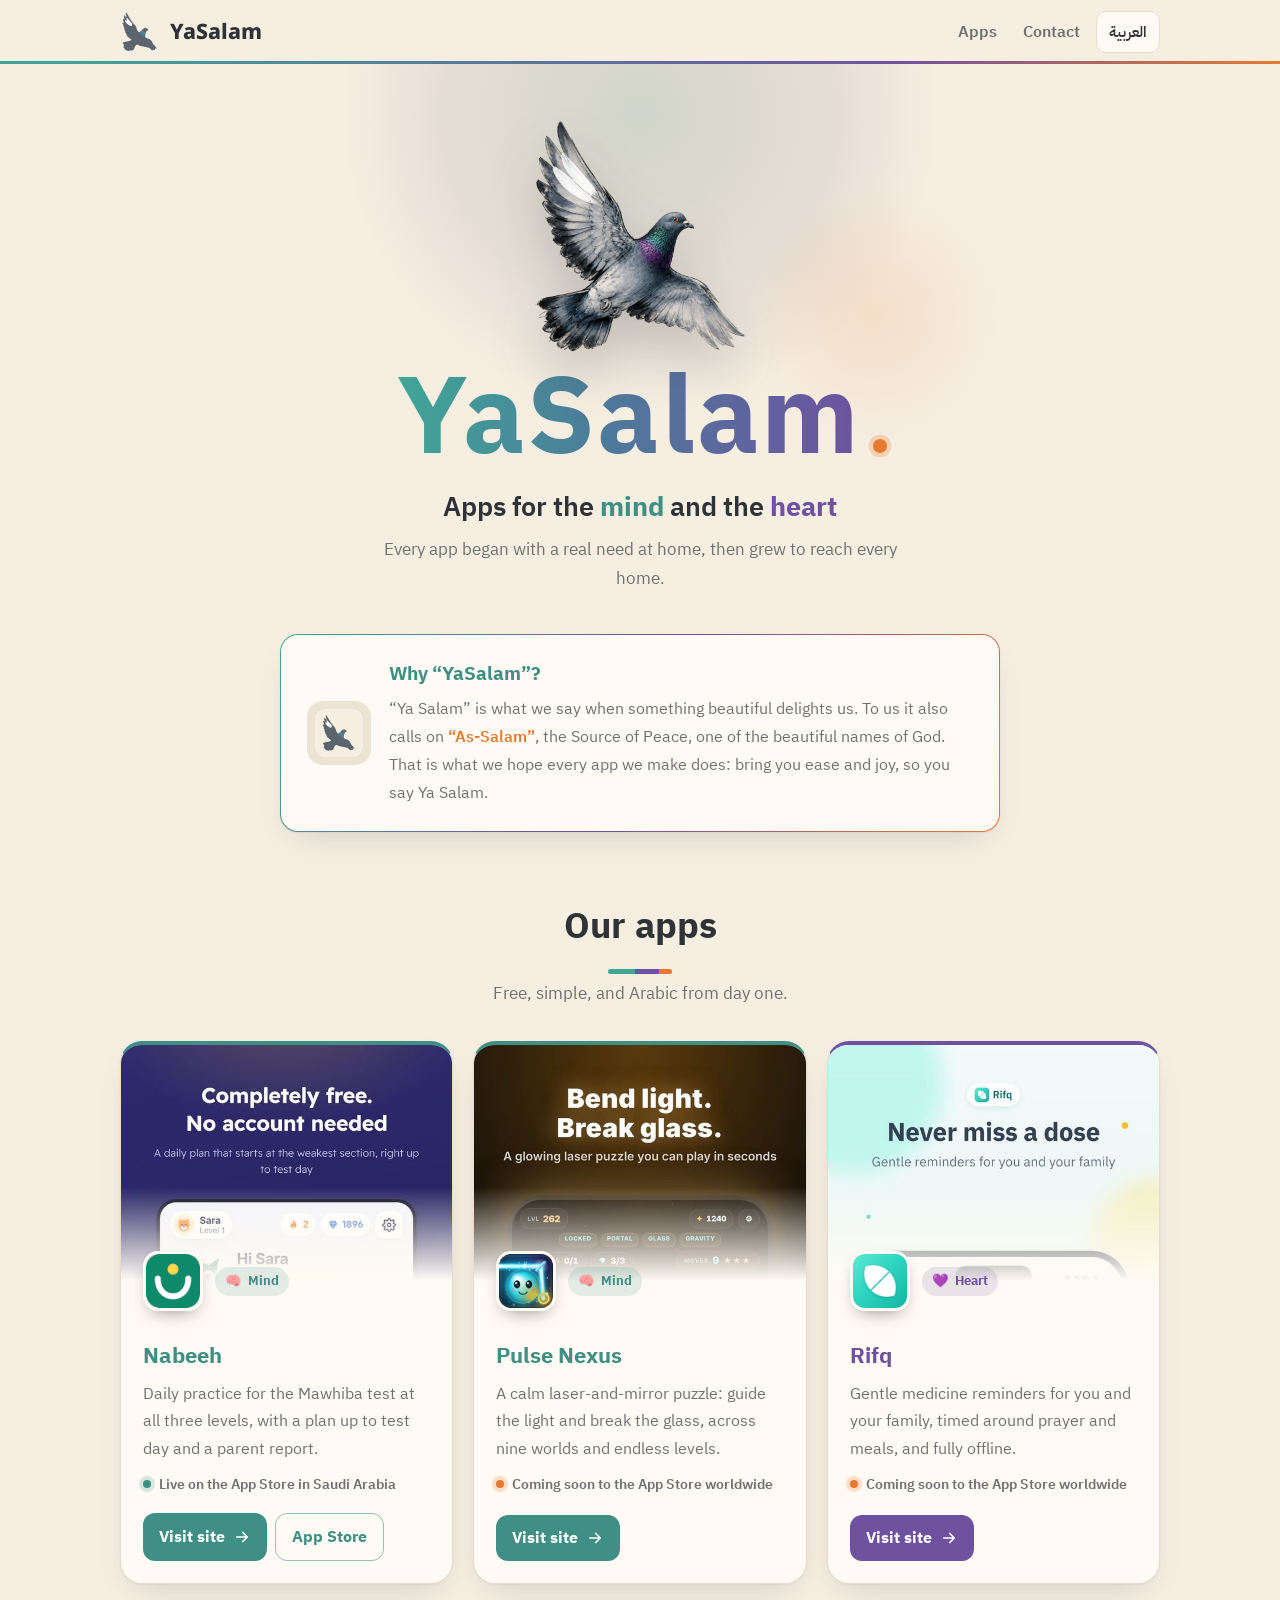
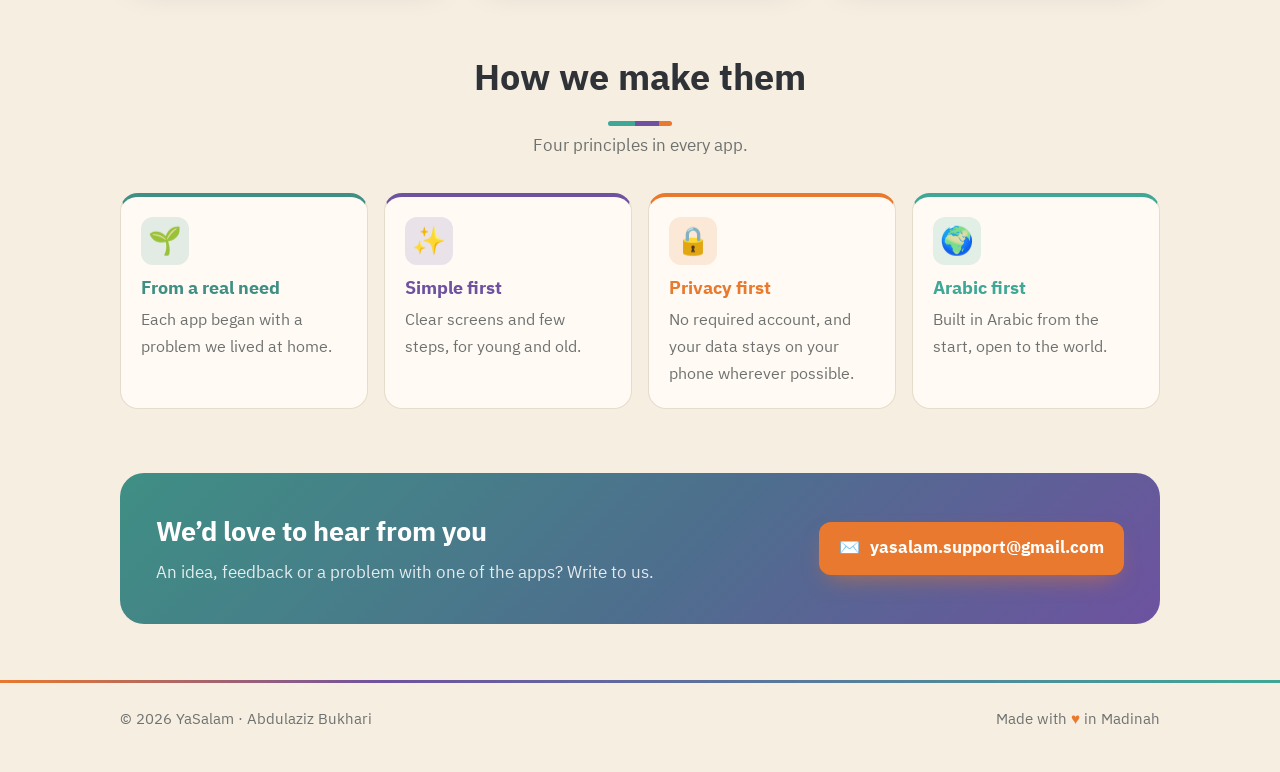
==== index.html @ 9f59fe30 "Drop the Madinah line from the hero; keep it in the footer Co-Authored-By: Claude Opus 5.5 <noreply@" ====
<!doctype html>
<html lang="ar" dir="rtl" data-l="ar">
<head>
<meta charset="utf-8">
<meta name="viewport" content="width=device-width, initial-scale=1, viewport-fit=cover">
<title>ياسلام · YaSalam — تطبيقات للعقل والقلب</title>
<meta name="description" content="ياسلام: تطبيقات بسيطة للعقل والقلب من المدينة المنورة — نبيه، Pulse Nexus، رفق. YaSalam: simple apps for the mind and heart.">
<meta name="theme-color" content="#F6EEE1" media="(prefers-color-scheme: light)">
<meta name="theme-color" content="#1E2124" media="(prefers-color-scheme: dark)">
<meta property="og:title" content="ياسلام · YaSalam — تطبيقات للعقل والقلب">
<meta property="og:description" content="نبيه · Pulse Nexus · رفق — Apps for the mind and heart">
<meta property="og:image" content="https://bukhaa0s-cyber.github.io/img/yasalam-512.png">
<meta property="og:type" content="website">
<link rel="icon" href="img/favicon.png?v=4">
<link rel="apple-touch-icon" href="img/apple-touch-icon.png?v=4">
<link rel="preconnect" href="https://fonts.googleapis.com">
<link rel="preconnect" href="https://fonts.gstatic.com" crossorigin>
<link href="https://fonts.googleapis.com/css2?family=IBM+Plex+Sans+Arabic:wght@400;500;600;700&family=Noto+Kufi+Arabic:wght@600;800&display=swap" rel="stylesheet">
<script src="lang.js"></script>
<style>
:root{
  --bg:#F6EEE1; --card:#FFFBF4; --text:#2F3338; --muted:#6E716F; --line:#E6DCCB; --soft:#EDE3D2;
  --ink:#3A3F45; --core:#4E7A77; --plum:#5D5675; --radius:18px;
  --shadow:0 1px 2px rgba(27,26,46,.04),0 14px 34px -14px rgba(27,26,46,.18);
}
@media (prefers-color-scheme:dark){
  :root:not([data-theme="light"]){--bg:#1E2124;--card:#2A2E32;--text:#EEE8DD;--muted:#A3A6A4;--line:#383D42;--soft:#30353A;--ink:#EEE8DD;--core:#7FB3AE;--plum:#A99BC9;
  --shadow:0 1px 2px rgba(0,0,0,.3),0 14px 34px -14px rgba(0,0,0,.6)}
}
:root[data-theme="dark"]{--bg:#1E2124;--card:#2A2E32;--text:#EEE8DD;--muted:#A3A6A4;--line:#383D42;--soft:#30353A;--ink:#EEE8DD;--core:#7FB3AE;--plum:#A99BC9}
*{box-sizing:border-box}
html{-webkit-text-size-adjust:100%;scroll-behavior:smooth}
body{margin:0;background:var(--bg);color:var(--text);font:17px/1.7 'IBM Plex Sans Arabic',-apple-system,'Segoe UI',Roboto,sans-serif;-webkit-font-smoothing:antialiased}
a{color:inherit}
img{display:block;max-width:100%}
.wrap{max-width:1080px;margin:0 auto;padding:0 20px}
html[data-l='ar'] .en,html[data-l='en'] .ar{display:none!important}
.kufi{font-family:'Noto Kufi Arabic','IBM Plex Sans Arabic',sans-serif}

/* header */
header.top{position:sticky;top:0;z-index:10;background:color-mix(in srgb,var(--bg) 86%,transparent);backdrop-filter:blur(12px);border-bottom:1px solid var(--line)}
header.top .wrap{display:flex;align-items:center;justify-content:space-between;height:64px}
.brand{display:flex;align-items:center;gap:10px;text-decoration:none;font-weight:800;font-size:1.25em}
.brand svg,.brand img{width:40px;height:40px}
.nav{display:flex;align-items:center;gap:6px}
.nav a{text-decoration:none;color:var(--muted);font-weight:600;font-size:.92em;padding:8px 10px;border-radius:10px}
.nav a:hover{color:var(--text);background:var(--soft)}
.lang{border:1px solid var(--line);background:var(--card);color:var(--text);border-radius:10px;padding:7px 12px;font:inherit;font-weight:600;font-size:.9em;cursor:pointer}

/* hero */
.hero{position:relative;overflow:hidden;padding:72px 0 40px;text-align:center}
.hero::before{content:'';position:absolute;inset:auto 50% auto auto;top:-260px;width:620px;height:620px;transform:translateX(50%);border-radius:50%;
  background:radial-gradient(circle,rgba(78,122,119,.22),rgba(93,86,117,.10) 45%,rgba(93,86,117,0) 68%);z-index:-1}
.mark{width:min(240px,62vw);height:auto;margin:-20px auto 4px;filter:drop-shadow(0 22px 26px rgba(58,63,69,.22))}
.mark{animation:float 5s ease-in-out infinite}
@keyframes float{0%,100%{transform:translateY(0)}50%{transform:translateY(-6px)}}
.word{font-size:clamp(4em,13vw,6.4em);line-height:1.05;margin:0;font-weight:800;letter-spacing:-.01em}
.word .en{font-family:'IBM Plex Sans Arabic',sans-serif;letter-spacing:.02em}
.tagline{font-size:clamp(1.25em,3vw,1.6em);font-weight:600;margin:10px 0 6px}
.tagline b{color:var(--core);font-weight:700}.tagline b+b,.tagline b:last-child{color:var(--plum)}
.sub{color:var(--muted);max-width:560px;margin:0 auto}

/* meaning */
.meaning{max-width:720px;margin:40px auto 0;background:var(--card);border:1px solid var(--line);border-radius:var(--radius);box-shadow:var(--shadow);padding:24px 26px;
  display:grid;grid-template-columns:auto 1fr;gap:18px;align-items:center;text-align:start}
.meaning .glyph{width:64px;height:64px;border-radius:16px;background:var(--soft);display:grid;place-items:center;font-size:1.9em;font-weight:800;color:var(--core)}
.meaning h2{margin:0 0 4px;font-size:1.1em}
.meaning p{margin:0;color:var(--muted);font-size:.97em}
.meaning q{color:var(--text);font-weight:600}
html[data-l='ar'] .meaning q{quotes:'«' '»'}

/* sections */
section{padding:56px 0}
h2.sec{font-size:clamp(1.6em,3.4vw,2.1em);text-align:center;margin:0 0 6px}
p.sec{text-align:center;color:var(--muted);margin:0 auto 32px;max-width:600px}

/* apps */
.apps{display:grid;grid-template-columns:repeat(3,1fr);gap:20px}
.app{background:var(--card);border:1px solid var(--line);border-radius:22px;overflow:hidden;box-shadow:var(--shadow);display:flex;flex-direction:column;transition:transform .2s ease,box-shadow .2s ease}
.app:hover{transform:translateY(-4px)}
.app .pic{position:relative;aspect-ratio:560/400;overflow:hidden;background:var(--c)}
.app .pic img{width:100%;height:auto}
.app .pic::after{content:'';position:absolute;inset:auto 0 0 0;height:40%;background:linear-gradient(to top,var(--card),transparent)}
.app .body{padding:4px 22px 22px;display:flex;flex-direction:column;gap:10px;flex:1}
.app .head{display:flex;align-items:center;gap:12px;margin-top:-34px;position:relative;z-index:1}
.app .head img{width:60px;height:60px;border-radius:15px;box-shadow:0 8px 18px -8px rgba(0,0,0,.45);border:3px solid var(--card)}
.app h3{margin:22px 0 0;font-size:1.3em;line-height:1.2}
.chip{display:inline-flex;align-items:center;gap:6px;font-size:.78em;font-weight:700;padding:3px 10px;border-radius:999px;background:color-mix(in srgb,var(--c) 14%,transparent);color:var(--cink)}
.app p{margin:0;color:var(--muted);font-size:.95em}
.status{display:flex;align-items:center;gap:8px;font-size:.85em;font-weight:600;color:var(--muted)}
.status i{width:8px;height:8px;border-radius:50%;background:#22C55E;box-shadow:0 0 0 4px rgba(34,197,94,.15)}
.status.soon i{background:var(--plum);box-shadow:0 0 0 4px rgba(93,86,117,.18)}
.btns{display:flex;flex-wrap:wrap;gap:8px;margin-top:auto;padding-top:6px}
.btn{display:inline-flex;align-items:center;gap:8px;text-decoration:none;font-weight:700;font-size:.92em;padding:10px 16px;border-radius:12px;background:var(--ink);color:var(--bg)}
.btn.ghost{background:transparent;color:var(--text);border:1px solid var(--line)}
.btn svg{width:18px;height:18px}
html[dir=rtl] .btn .arrow{transform:scaleX(-1)}

/* values */
.vals{display:grid;grid-template-columns:repeat(4,1fr);gap:16px}
.v{padding:20px;border-radius:var(--radius);background:var(--card);border:1px solid var(--line)}
.v .e{font-size:1.6em;margin-bottom:8px}
.v h3{margin:0 0 4px;font-size:1.05em}
.v p{margin:0;color:var(--muted);font-size:.93em}

/* contact */
.contact{background:var(--ink);color:var(--bg);border-radius:24px;padding:36px;display:flex;align-items:center;justify-content:space-between;gap:20px;flex-wrap:wrap}
.contact h2{margin:0 0 4px;font-size:1.6em}
.contact p{margin:0;opacity:.75}
.contact a{display:inline-flex;align-items:center;gap:10px;background:var(--core);color:#fff;text-decoration:none;font-weight:700;padding:12px 20px;border-radius:12px}

footer{border-top:1px solid var(--line);padding:26px 0 40px;color:var(--muted);font-size:.9em}
footer .wrap{display:flex;flex-wrap:wrap;gap:10px 20px;justify-content:space-between}

@media (max-width:900px){.apps{grid-template-columns:1fr;max-width:520px;margin:0 auto}.vals{grid-template-columns:1fr 1fr}}
@media (max-width:520px){.vals{grid-template-columns:1fr}.meaning{grid-template-columns:1fr;text-align:center}.meaning .glyph{margin:0 auto}.contact{text-align:center;justify-content:center}.nav a.hide-sm{display:none}}
@media (prefers-reduced-motion:reduce){*{animation:none!important;transition:none!important;scroll-behavior:auto!important}}

/* ===== pigeon palette, used boldly: neck teal + neck purple + the orange eye ===== */
:root{--teal:#3F8F84;--teal2:#3FA796;--purple:#6E52A0;--eye:#E8792E;--core:var(--teal);--plum:var(--purple)}
@media (prefers-color-scheme:dark){:root:not([data-theme="light"]){--teal:#6CC3B5;--teal2:#5FC2AF;--purple:#B29BDD;--eye:#F59A52}}
:root[data-theme="dark"]{--teal:#6CC3B5;--teal2:#5FC2AF;--purple:#B29BDD;--eye:#F59A52}
::selection{background:var(--eye);color:#fff}
:focus-visible{outline:2px solid var(--eye);outline-offset:2px}
header.top{border-bottom:0}
header.top::after{content:'';position:absolute;inset:auto 0 0 0;height:3px;background:linear-gradient(90deg,var(--teal2),var(--purple) 70%,var(--eye))}
.nav a:hover{color:var(--teal)}
.lang:hover{border-color:var(--eye);color:var(--eye)}
.word .ar,.word .en{background:linear-gradient(90deg,var(--teal2),#4E7A9A 45%,var(--purple));-webkit-background-clip:text;background-clip:text;color:transparent;padding:0 .04em}
.word::after{content:'';display:inline-block;width:.13em;height:.13em;border-radius:50%;background:var(--eye);margin-inline-start:.08em;box-shadow:0 0 0 .04em color-mix(in srgb,var(--eye) 25%,transparent)}
.hero::after{content:'';position:absolute;width:260px;height:260px;border-radius:50%;top:120px;inset-inline-start:58%;background:radial-gradient(circle,rgba(232,121,46,.14),rgba(232,121,46,0) 70%);z-index:-1}
h2.sec::after{content:'';display:block;width:64px;height:5px;margin:12px auto 0;border-radius:5px;background:linear-gradient(90deg,var(--teal2) 0 42%,var(--purple) 42% 80%,var(--eye) 80%)}
.meaning{border:1.5px solid transparent;background:linear-gradient(var(--card),var(--card)) padding-box,linear-gradient(120deg,var(--teal2),var(--purple),var(--eye)) border-box}
.meaning h2{color:var(--teal)}
.meaning q{color:var(--eye)}
.app{border-top:4px solid var(--acc,var(--teal))}
.app:hover{box-shadow:0 18px 40px -18px color-mix(in srgb,var(--acc,var(--teal)) 55%,transparent)}
.app.mind{--acc:var(--teal)}.app.heart{--acc:var(--purple)}
.chip.mind{background:color-mix(in srgb,var(--teal) 15%,transparent);color:var(--teal)}
.chip.heart{background:color-mix(in srgb,var(--purple) 15%,transparent);color:var(--purple)}
.app h3{color:var(--acc)}
.status i{background:var(--teal);box-shadow:0 0 0 4px color-mix(in srgb,var(--teal) 20%,transparent)}
.status.soon i{background:var(--eye);box-shadow:0 0 0 4px color-mix(in srgb,var(--eye) 22%,transparent)}
.btn{background:var(--acc,var(--teal));color:#fff;transition:background .2s}
.btn:hover{background:var(--eye)}
.btn.ghost{background:transparent;color:var(--acc,var(--purple));border:1.5px solid color-mix(in srgb,var(--acc,var(--purple)) 55%,transparent)}
.btn.ghost:hover{border-color:var(--eye);color:var(--eye);background:transparent}
.v{border-top:4px solid var(--vc)}
.v:nth-child(1){--vc:var(--teal)}.v:nth-child(2){--vc:var(--purple)}.v:nth-child(3){--vc:var(--eye)}.v:nth-child(4){--vc:var(--teal2)}
.v .e{width:48px;height:48px;border-radius:12px;display:grid;place-items:center;background:color-mix(in srgb,var(--vc) 15%,transparent)}
.v h3{color:var(--vc)}
.contact{background:linear-gradient(135deg,#3F8F84,#4E6E8E 55%,#6E52A0);color:#fff}
.contact p{opacity:.85}
.contact a{background:var(--eye);color:#fff;box-shadow:0 10px 24px -10px rgba(232,121,46,.7)}
.contact a:hover{filter:brightness(1.08)}
footer{border-top:0;position:relative}
footer::before{content:'';position:absolute;inset:0 0 auto 0;height:3px;background:linear-gradient(90deg,var(--eye),var(--purple) 30%,var(--teal2))}
footer b{color:var(--eye)}
</style>
</head>
<body>
<header class="top"><div class="wrap">
  <a class="brand kufi" href="./">
    <picture><source srcset="img/yasalam-mark-dark.svg?v=4" media="(prefers-color-scheme: dark)"><img src="img/yasalam-mark.svg?v=4" alt="" width="40" height="40" style="width:40px;height:40px"></picture>
    <span class="ar">ياسلام</span><span class="en">YaSalam</span>
  </a>
  <nav class="nav">
    <a href="#apps"><span class="ar">التطبيقات</span><span class="en">Apps</span></a>
    <a class="hide-sm" href="#contact"><span class="ar">تواصل</span><span class="en">Contact</span></a>
    <button class="lang" onclick="toggleLang()"><span class="ar">English</span><span class="en">العربية</span></button>
  </nav>
</div></header>

<main>
<section class="hero"><div class="wrap">
  <img class="mark" src="img/pigeon.png?v=3" alt="حمامة الحرم · Haram pigeon" width="240" height="240">
  <h1 class="word kufi"><span class="ar">ياسلام</span><span class="en">YaSalam</span></h1>
  <p class="tagline"><span class="ar">تطبيقات <b>للعقل</b> و<b>القلب</b></span><span class="en">Apps for the <b>mind</b> and the <b>heart</b></span></p>
  <p class="sub"><span class="ar">كل تطبيق بدأ باحتياج حقيقي في البيت، ثم كبر ليصل لكل بيت.</span><span class="en">Every app began with a real need at home, then grew to reach every home.</span></p>

  <div class="meaning">
    <div class="glyph"><img src="img/yasalam-tile-96.png?v=4" alt="" width="48" height="48" style="border-radius:11px"></div>
    <div>
      <h2><span class="ar">ليش «ياسلام»؟</span><span class="en">Why “YaSalam”?</span></h2>
      <p><span class="ar">«ياسلام» كلمة تخرج منّا عفوياً حين يدهشنا شيء جميل. ونقصد بها <q>السلام</q>، اسماً من أسماء الله الحسنى. وهذا ما نتمناه لكل تطبيق نصنعه: أن يريحك ويسعدك، فتقول: ياسلام.</span><span class="en">“Ya Salam” is what we say when something beautiful delights us. To us it also calls on <q>As-Salam</q>, the Source of Peace, one of the beautiful names of God. That is what we hope every app we make does: bring you ease and joy, so you say Ya Salam.</span></p>
    </div>
  </div>
</div></section>

<section id="apps" style="padding-top:24px"><div class="wrap">
  <h2 class="sec"><span class="ar">تطبيقاتنا</span><span class="en">Our apps</span></h2>
  <p class="sec"><span class="ar">مجانية، بسيطة، وبالعربي من أول يوم.</span><span class="en">Free, simple, and Arabic from day one.</span></p>
  <div class="apps">

    <article class="app mind" style="--c:#0E8A6A;--cink:#0B6B53">
      <div class="pic"><img class="ar" src="img/nabeeh-ar.jpg" alt="" loading="lazy"><img class="en" src="img/nabeeh-en.jpg" alt="" loading="lazy"></div>
      <div class="body">
        <div class="head"><img src="img/nabeeh.png" alt=""><span class="chip mind">🧠 <span class="ar">للعقل</span><span class="en">Mind</span></span></div>
        <h3><span class="ar">نبيه</span><span class="en">Nabeeh</span></h3>
        <p><span class="ar">تدريب يومي على مقياس موهبة للمستويات الثلاثة، بخطة حتى يوم الاختبار وتقرير لولي الأمر.</span><span class="en">Daily practice for the Mawhiba test at all three levels, with a plan up to test day and a parent report.</span></p>
        <div class="status"><i></i><span class="ar">متاح الآن على App Store في السعودية</span><span class="en">Live on the App Store in Saudi Arabia</span></div>
        <div class="btns">
          <a class="btn" href="/nabeeh/"><span class="ar">زيارة الموقع</span><span class="en">Visit site</span><svg class="arrow" viewBox="0 0 24 24" fill="none" stroke="currentColor" stroke-width="2.2" stroke-linecap="round" stroke-linejoin="round"><path d="M5 12h14M13 6l6 6-6 6"/></svg></a>
          <a class="btn ghost" href="https://apps.apple.com/sa/app/id6826632743" rel="noopener">App Store</a>
        </div>
      </div>
    </article>

    <article class="app mind" style="--c:#0B1526;--cink:#0891B2">
      <div class="pic"><img class="ar" src="img/pulse-nexus-ar.jpg" alt="" loading="lazy"><img class="en" src="img/pulse-nexus-en.jpg" alt="" loading="lazy"></div>
      <div class="body">
        <div class="head"><img src="img/pulse-nexus.png" alt=""><span class="chip mind">🧠 <span class="ar">للعقل</span><span class="en">Mind</span></span></div>
        <h3>Pulse Nexus</h3>
        <p><span class="ar">لغز ليزر ومرايا هادئ: وجّه الضوء وحطّم الزجاج، عبر تسعة عوالم ومراحل لا تنتهي.</span><span class="en">A calm laser-and-mirror puzzle: guide the light and break the glass, across nine worlds and endless levels.</span></p>
        <div class="status soon"><i></i><span class="ar">قريباً على App Store حول العالم</span><span class="en">Coming soon to the App Store worldwide</span></div>
        <div class="btns">
          <a class="btn" href="/pulse-nexus-site/"><span class="ar">زيارة الموقع</span><span class="en">Visit site</span><svg class="arrow" viewBox="0 0 24 24" fill="none" stroke="currentColor" stroke-width="2.2" stroke-linecap="round" stroke-linejoin="round"><path d="M5 12h14M13 6l6 6-6 6"/></svg></a>
        </div>
      </div>
    </article>

    <article class="app heart" style="--c:#E6F7F5;--cink:#0F766E">
      <div class="pic"><img class="ar" src="img/rifq-ar.jpg" alt="" loading="lazy"><img class="en" src="img/rifq-en.jpg" alt="" loading="lazy"></div>
      <div class="body">
        <div class="head"><img src="img/rifq.png" alt=""><span class="chip heart">💜 <span class="ar">للقلب</span><span class="en">Heart</span></span></div>
        <h3><span class="ar">رفق</span><span class="en">Rifq</span></h3>
        <p><span class="ar">تذكير أدوية لطيف لك ولعائلتك، بمواعيد مع الصلاة والوجبات، ويعمل بدون إنترنت.</span><span class="en">Gentle medicine reminders for you and your family, timed around prayer and meals, and fully offline.</span></p>
        <div class="status soon"><i></i><span class="ar">قريباً على App Store حول العالم</span><span class="en">Coming soon to the App Store worldwide</span></div>
        <div class="btns">
          <a class="btn" href="/rifq-app/"><span class="ar">زيارة الموقع</span><span class="en">Visit site</span><svg class="arrow" viewBox="0 0 24 24" fill="none" stroke="currentColor" stroke-width="2.2" stroke-linecap="round" stroke-linejoin="round"><path d="M5 12h14M13 6l6 6-6 6"/></svg></a>
        </div>
      </div>
    </article>

  </div>
</div></section>

<section style="padding-top:8px"><div class="wrap">
  <h2 class="sec"><span class="ar">كيف نصنعها</span><span class="en">How we make them</span></h2>
  <p class="sec"><span class="ar">أربعة مبادئ في كل تطبيق.</span><span class="en">Four principles in every app.</span></p>
  <div class="vals">
    <div class="v"><div class="e">🌱</div><h3><span class="ar">من احتياج حقيقي</span><span class="en">From a real need</span></h3><p><span class="ar">كل تطبيق بدأ بمشكلة عشناها في البيت.</span><span class="en">Each app began with a problem we lived at home.</span></p></div>
    <div class="v"><div class="e">✨</div><h3><span class="ar">بسيط أولاً</span><span class="en">Simple first</span></h3><p><span class="ar">شاشات واضحة وخطوات قليلة، يفهمها الصغير والكبير.</span><span class="en">Clear screens and few steps, for young and old.</span></p></div>
    <div class="v"><div class="e">🔒</div><h3><span class="ar">خصوصيتك أولاً</span><span class="en">Privacy first</span></h3><p><span class="ar">بدون حساب إلزامي، وبياناتك على جهازك قدر الإمكان.</span><span class="en">No required account, and your data stays on your phone wherever possible.</span></p></div>
    <div class="v"><div class="e">🌍</div><h3><span class="ar">عربي أولاً</span><span class="en">Arabic first</span></h3><p><span class="ar">بالعربي من البداية، ومفتوحة لكل العالم.</span><span class="en">Built in Arabic from the start, open to the world.</span></p></div>
  </div>
</div></section>

<section id="contact" style="padding-top:8px"><div class="wrap">
  <div class="contact">
    <div><h2><span class="ar">نسعد بسماعك</span><span class="en">We’d love to hear from you</span></h2><p><span class="ar">فكرة، ملاحظة، أو مشكلة في أحد التطبيقات؟ راسلنا.</span><span class="en">An idea, feedback or a problem with one of the apps? Write to us.</span></p></div>
    <a href="mailto:yasalam.support@gmail.com?subject=YaSalam">✉️ <span dir="ltr">yasalam.support@gmail.com</span></a>
  </div>
</div></section>
</main>

<footer><div class="wrap">
  <span>© 2026 <span class="ar">ياسلام · عبدالعزيز بخاري</span><span class="en">YaSalam · Abdulaziz Bukhari</span></span>
  <span><span class="ar">صُنع بـ<b>♥</b> في المدينة المنورة</span><span class="en">Made with <b>♥</b> in Madinah</span></span>
</div></footer>
</body>
</html>
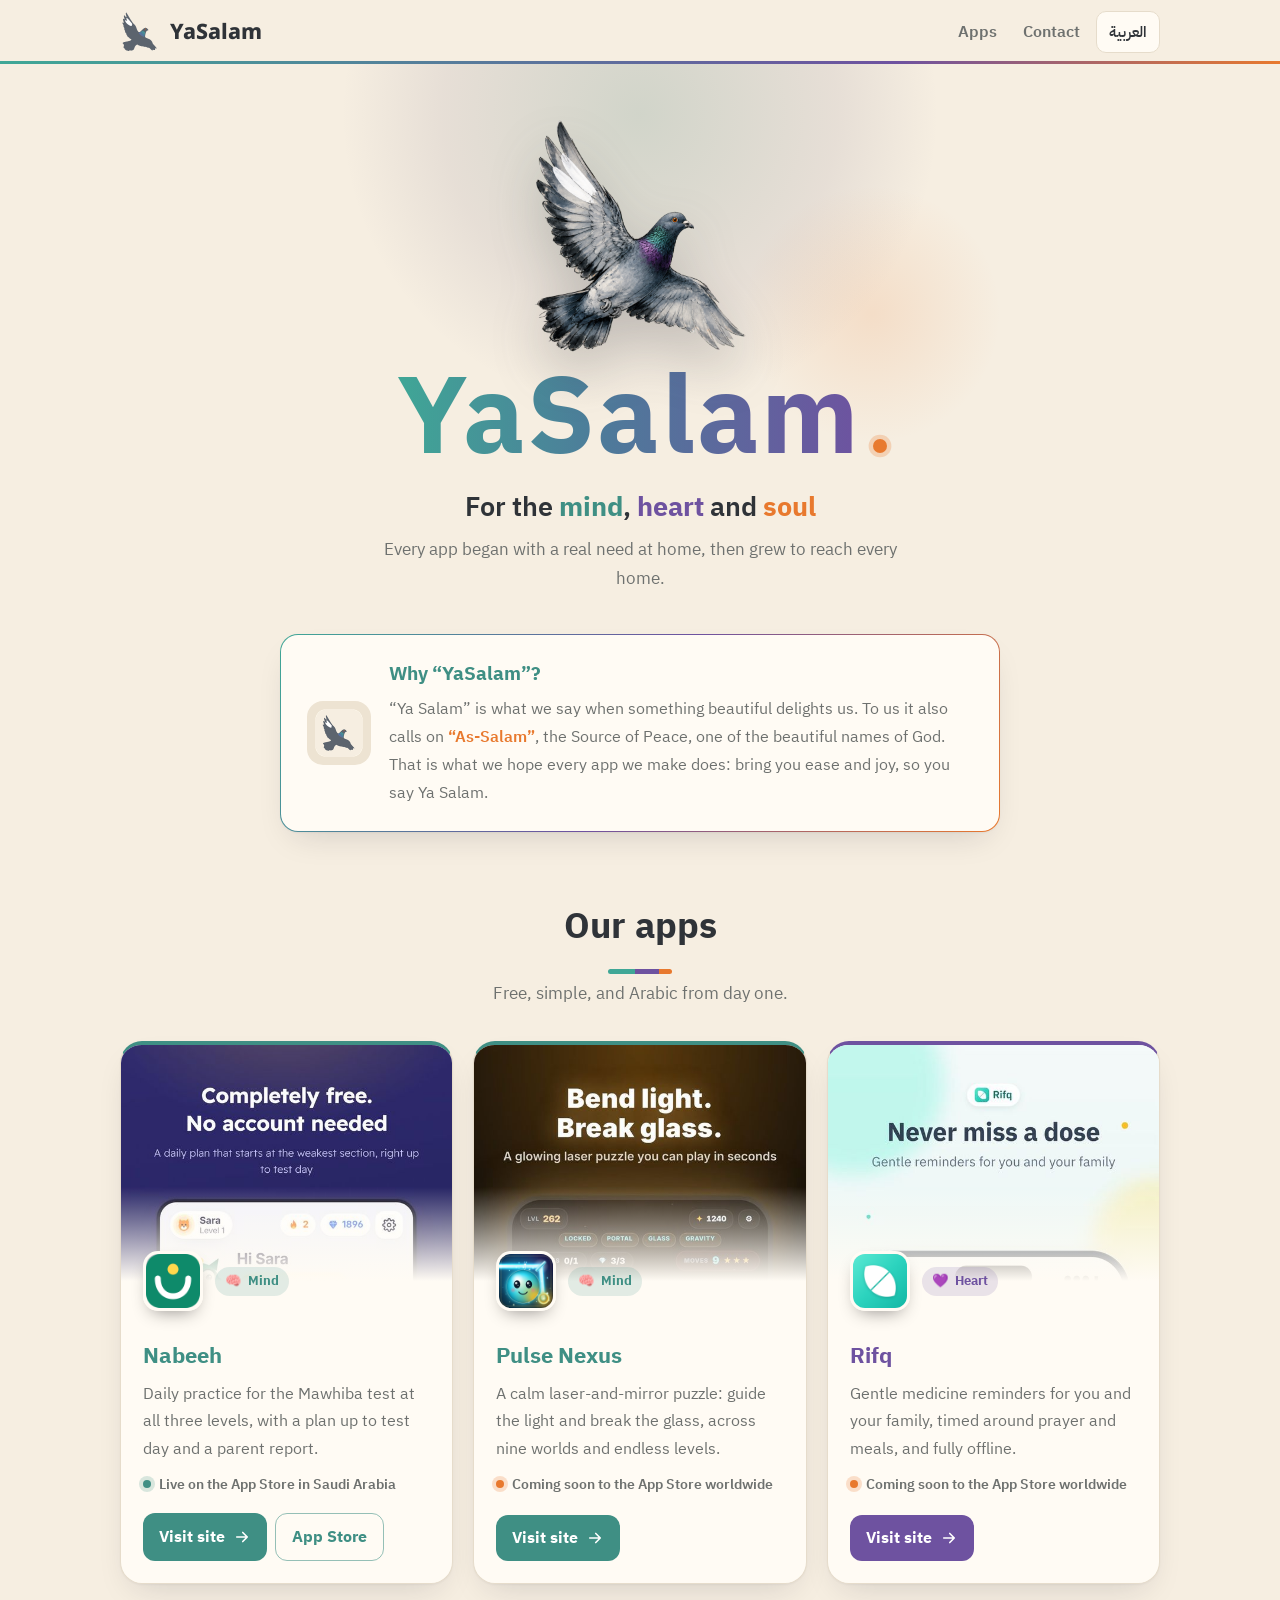
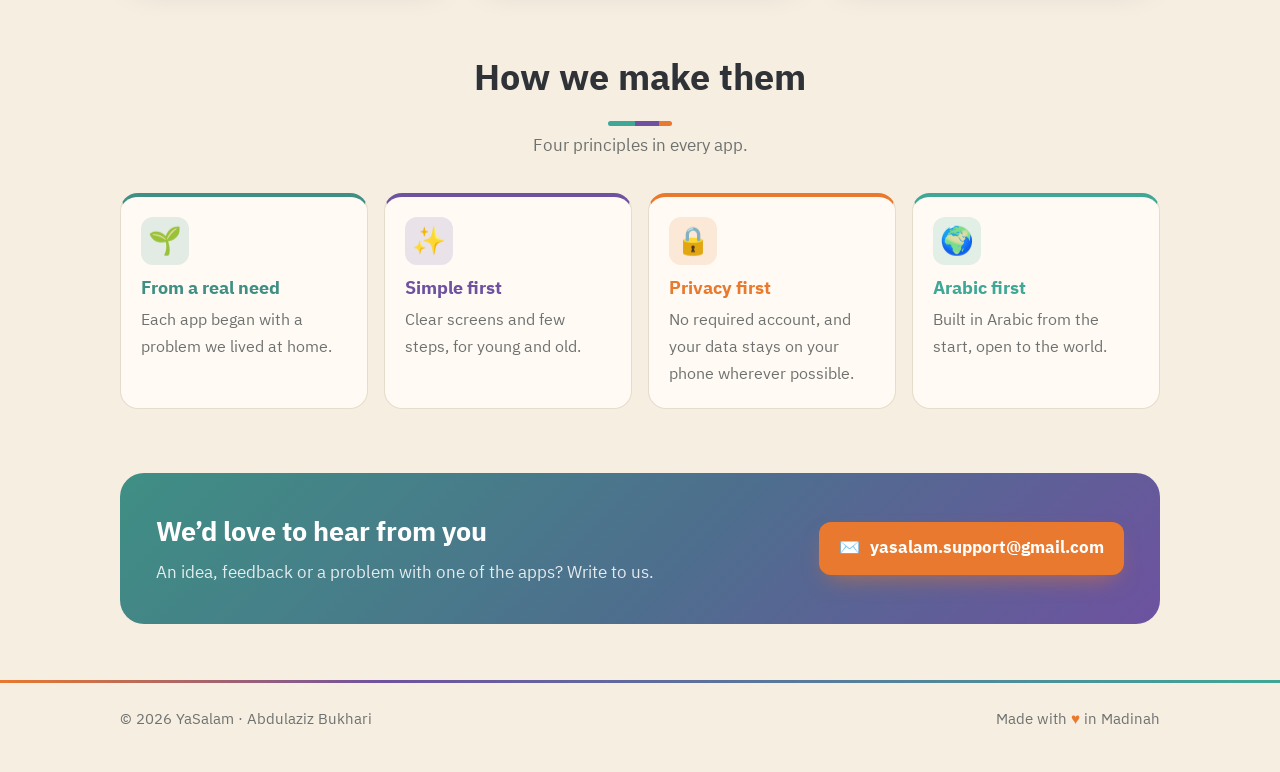
==== commit 79d98b2f: "Tagline: for the mind, heart and soul (soul in the eye orange) Co-Authored-By: Claude Opus 5.5 <nore" ====
--- a/index.html
+++ b/index.html
@@ -3,12 +3,12 @@
 <head>
 <meta charset="utf-8">
 <meta name="viewport" content="width=device-width, initial-scale=1, viewport-fit=cover">
-<title>ياسلام · YaSalam — تطبيقات للعقل والقلب</title>
-<meta name="description" content="ياسلام: تطبيقات بسيطة للعقل والقلب من المدينة المنورة — نبيه، Pulse Nexus، رفق. YaSalam: simple apps for the mind and heart.">
+<title>ياسلام · YaSalam — تطبيقات للعقل والقلب والروح</title>
+<meta name="description" content="ياسلام: تطبيقات بسيطة للعقل والقلب والروح من المدينة المنورة — نبيه، Pulse Nexus، رفق. YaSalam: simple apps for the mind, heart and soul.">
 <meta name="theme-color" content="#F6EEE1" media="(prefers-color-scheme: light)">
 <meta name="theme-color" content="#1E2124" media="(prefers-color-scheme: dark)">
-<meta property="og:title" content="ياسلام · YaSalam — تطبيقات للعقل والقلب">
-<meta property="og:description" content="نبيه · Pulse Nexus · رفق — Apps for the mind and heart">
+<meta property="og:title" content="ياسلام · YaSalam — تطبيقات للعقل والقلب والروح">
+<meta property="og:description" content="نبيه · Pulse Nexus · رفق — For the mind, heart and soul">
 <meta property="og:image" content="https://bukhaa0s-cyber.github.io/img/yasalam-512.png">
 <meta property="og:type" content="website">
 <link rel="icon" href="img/favicon.png?v=4">
@@ -57,7 +57,7 @@
 .word{font-size:clamp(4em,13vw,6.4em);line-height:1.05;margin:0;font-weight:800;letter-spacing:-.01em}
 .word .en{font-family:'IBM Plex Sans Arabic',sans-serif;letter-spacing:.02em}
 .tagline{font-size:clamp(1.25em,3vw,1.6em);font-weight:600;margin:10px 0 6px}
-.tagline b{color:var(--core);font-weight:700}.tagline b+b,.tagline b:last-child{color:var(--plum)}
+.tagline b{color:var(--core);font-weight:700}.tagline b+b{color:var(--plum)}.tagline b.soul{color:var(--eye)}
 .sub{color:var(--muted);max-width:560px;margin:0 auto}
 
 /* meaning */
@@ -156,6 +156,7 @@
 footer{border-top:0;position:relative}
 footer::before{content:'';position:absolute;inset:0 0 auto 0;height:3px;background:linear-gradient(90deg,var(--eye),var(--purple) 30%,var(--teal2))}
 footer b{color:var(--eye)}
+.tagline b.soul{color:var(--eye)}
 </style>
 </head>
 <body>
@@ -175,7 +176,7 @@
 <section class="hero"><div class="wrap">
   <img class="mark" src="img/pigeon.png?v=3" alt="حمامة الحرم · Haram pigeon" width="240" height="240">
   <h1 class="word kufi"><span class="ar">ياسلام</span><span class="en">YaSalam</span></h1>
-  <p class="tagline"><span class="ar">تطبيقات <b>للعقل</b> و<b>القلب</b></span><span class="en">Apps for the <b>mind</b> and the <b>heart</b></span></p>
+  <p class="tagline"><span class="ar">تطبيقات <b>للعقل</b> و<b>القلب</b> و<b class="soul">الروح</b></span><span class="en">For the <b>mind</b>, <b>heart</b> and <b class="soul">soul</b></span></p>
   <p class="sub"><span class="ar">كل تطبيق بدأ باحتياج حقيقي في البيت، ثم كبر ليصل لكل بيت.</span><span class="en">Every app began with a real need at home, then grew to reach every home.</span></p>
 
   <div class="meaning">
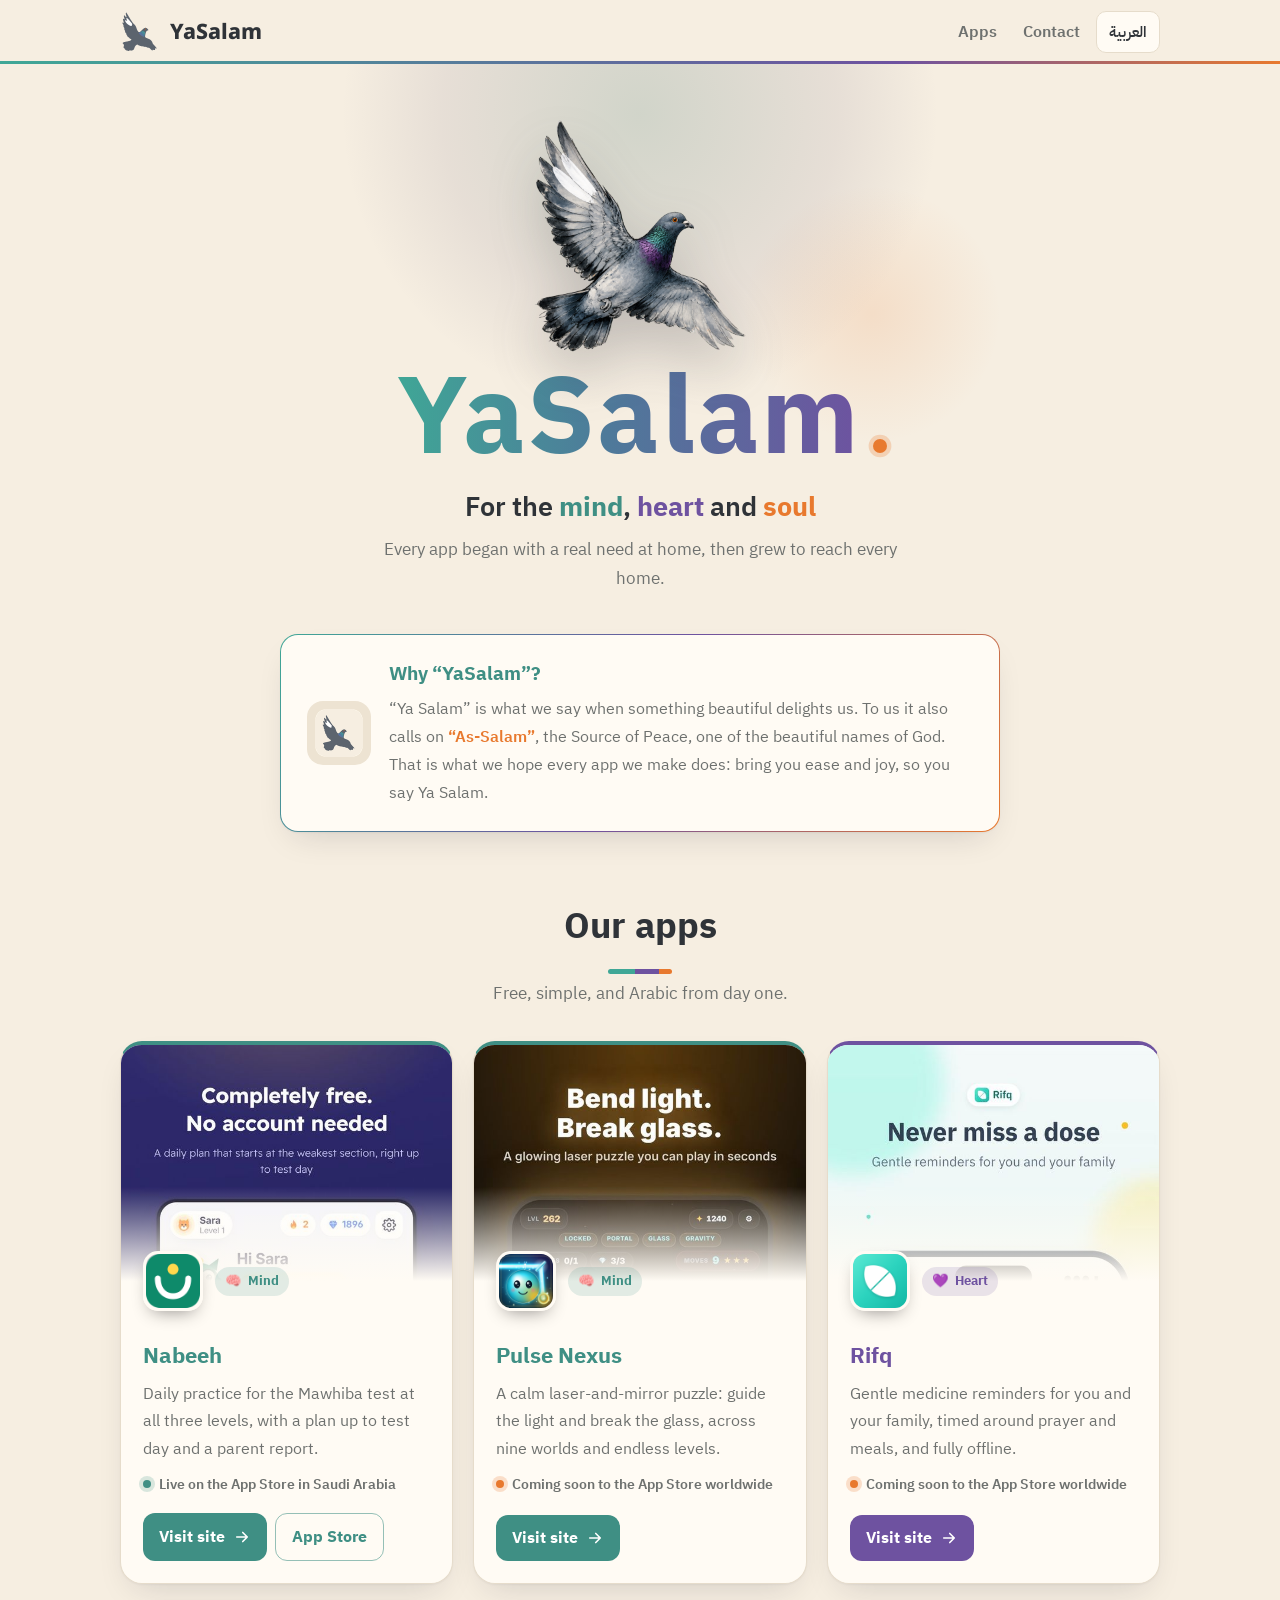
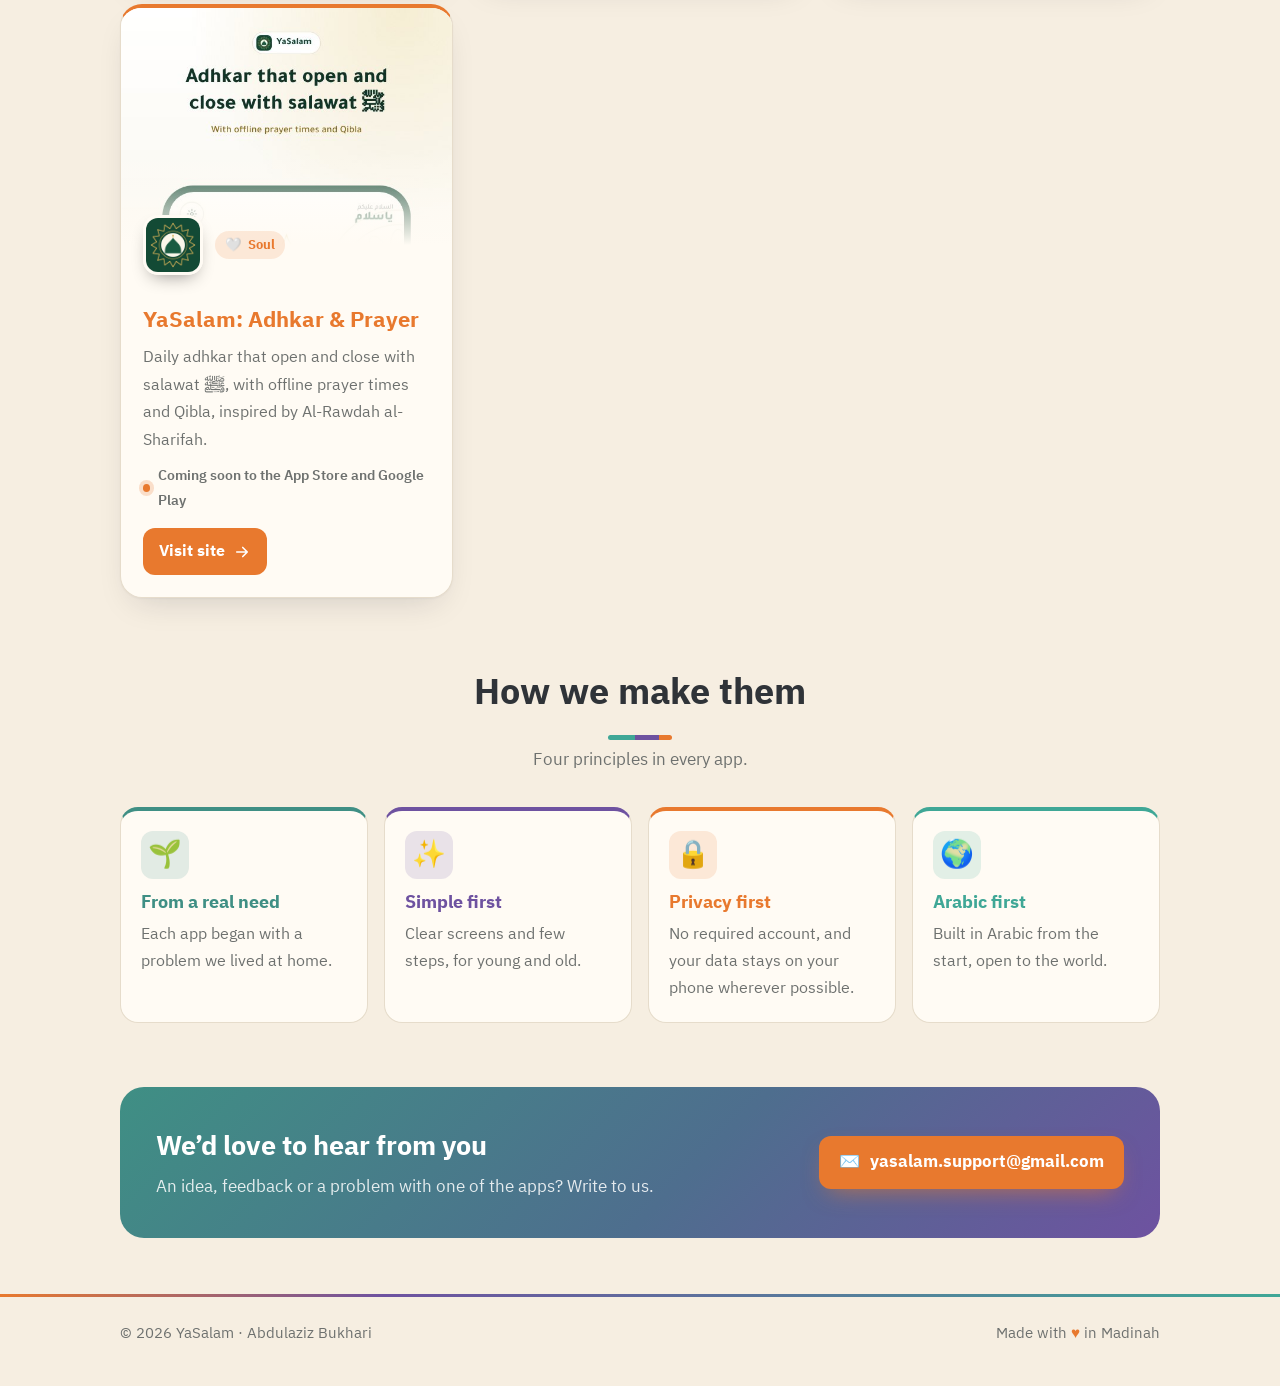
==== commit 443ad8c6: "Add YaSalam adhkar app card (soul) Co-Authored-By: Claude Opus 5.5 <noreply@anthropic.com> Claude-Se" ====
--- a/index.html
+++ b/index.html
@@ -4,11 +4,11 @@
 <meta charset="utf-8">
 <meta name="viewport" content="width=device-width, initial-scale=1, viewport-fit=cover">
 <title>ياسلام · YaSalam — تطبيقات للعقل والقلب والروح</title>
-<meta name="description" content="ياسلام: تطبيقات بسيطة للعقل والقلب والروح من المدينة المنورة — نبيه، Pulse Nexus، رفق. YaSalam: simple apps for the mind, heart and soul.">
+<meta name="description" content="ياسلام: تطبيقات بسيطة للعقل والقلب والروح من المدينة المنورة — نبيه، Pulse Nexus، رفق، وأذكار ياسلام. YaSalam: simple apps for the mind, heart and soul.">
 <meta name="theme-color" content="#F6EEE1" media="(prefers-color-scheme: light)">
 <meta name="theme-color" content="#1E2124" media="(prefers-color-scheme: dark)">
 <meta property="og:title" content="ياسلام · YaSalam — تطبيقات للعقل والقلب والروح">
-<meta property="og:description" content="نبيه · Pulse Nexus · رفق — For the mind, heart and soul">
+<meta property="og:description" content="نبيه · Pulse Nexus · رفق · أذكار ياسلام — For the mind, heart and soul">
 <meta property="og:image" content="https://bukhaa0s-cyber.github.io/img/yasalam-512.png">
 <meta property="og:type" content="website">
 <link rel="icon" href="img/favicon.png?v=4">
@@ -138,6 +138,7 @@
 .app.mind{--acc:var(--teal)}.app.heart{--acc:var(--purple)}
 .chip.mind{background:color-mix(in srgb,var(--teal) 15%,transparent);color:var(--teal)}
 .chip.heart{background:color-mix(in srgb,var(--purple) 15%,transparent);color:var(--purple)}
+.app.soul{--acc:var(--eye)}.chip.soul{background:color-mix(in srgb,var(--eye) 15%,transparent);color:var(--eye)}
 .app h3{color:var(--acc)}
 .status i{background:var(--teal);box-shadow:0 0 0 4px color-mix(in srgb,var(--teal) 20%,transparent)}
 .status.soon i{background:var(--eye);box-shadow:0 0 0 4px color-mix(in srgb,var(--eye) 22%,transparent)}
@@ -233,6 +234,19 @@
       </div>
     </article>
 
+    <article class="app soul" style="--c:#FFFFFF;--cink:#1A5B42">
+      <div class="pic"><img class="ar" src="img/yasalam-app-ar.jpg" alt="" loading="lazy"><img class="en" src="img/yasalam-app-en.jpg" alt="" loading="lazy"></div>
+      <div class="body">
+        <div class="head"><img src="img/yasalam-app.png" alt=""><span class="chip soul">🤍 <span class="ar">للروح</span><span class="en">Soul</span></span></div>
+        <h3><span class="ar">ياسلام: أذكار ومواقيت</span><span class="en">YaSalam: Adhkar &amp; Prayer</span></h3>
+        <p><span class="ar">أذكار يومك تبدأ وتُختم بالصلاة على النبي ﷺ، مع مواقيت الصلاة والقبلة بدون إنترنت، مستوحى من الروضة الشريفة.</span><span class="en">Daily adhkar that open and close with salawat ﷺ, with offline prayer times and Qibla, inspired by Al-Rawdah al-Sharifah.</span></p>
+        <div class="status soon"><i></i><span class="ar">قريباً على App Store وGoogle Play</span><span class="en">Coming soon to the App Store and Google Play</span></div>
+        <div class="btns">
+          <a class="btn" href="/yasalam-app/"><span class="ar">زيارة الموقع</span><span class="en">Visit site</span><svg class="arrow" viewBox="0 0 24 24" fill="none" stroke="currentColor" stroke-width="2.2" stroke-linecap="round" stroke-linejoin="round"><path d="M5 12h14M13 6l6 6-6 6"/></svg></a>
+        </div>
+      </div>
+    </article>
+
   </div>
 </div></section>
 
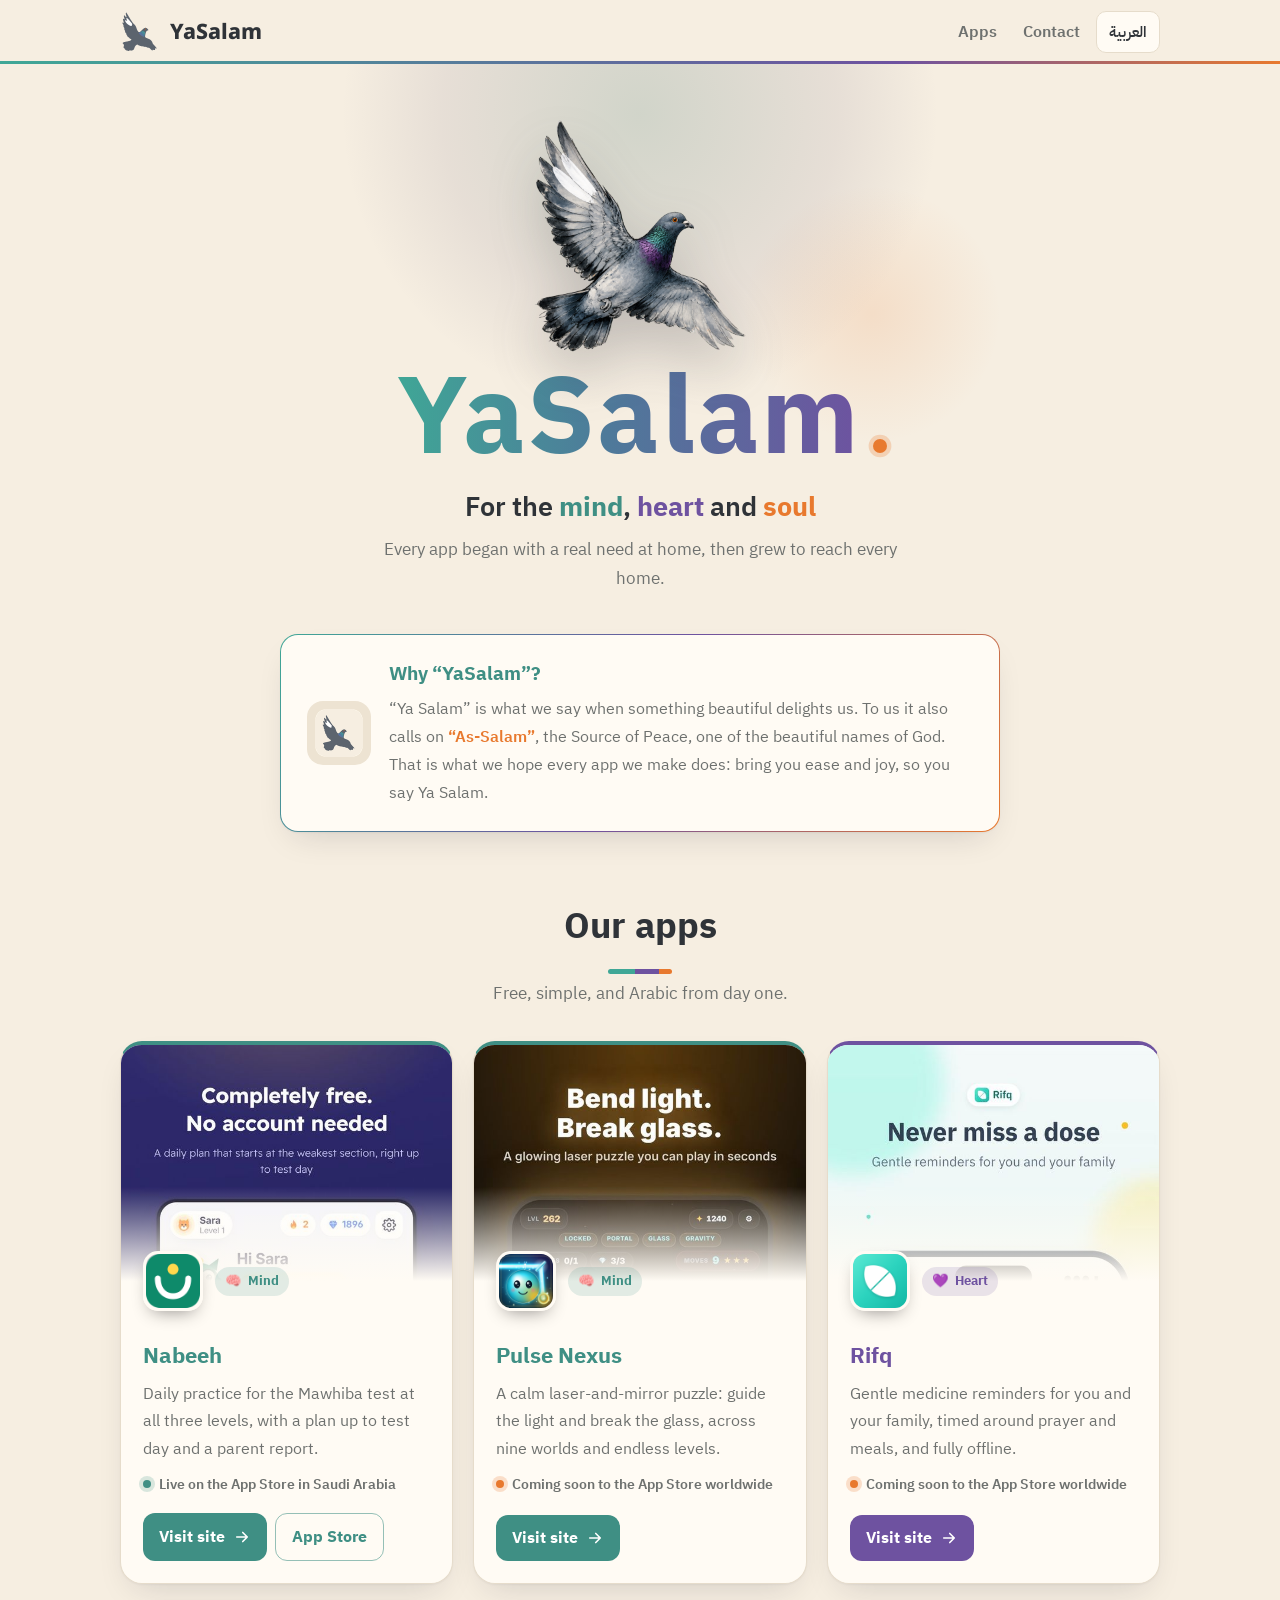
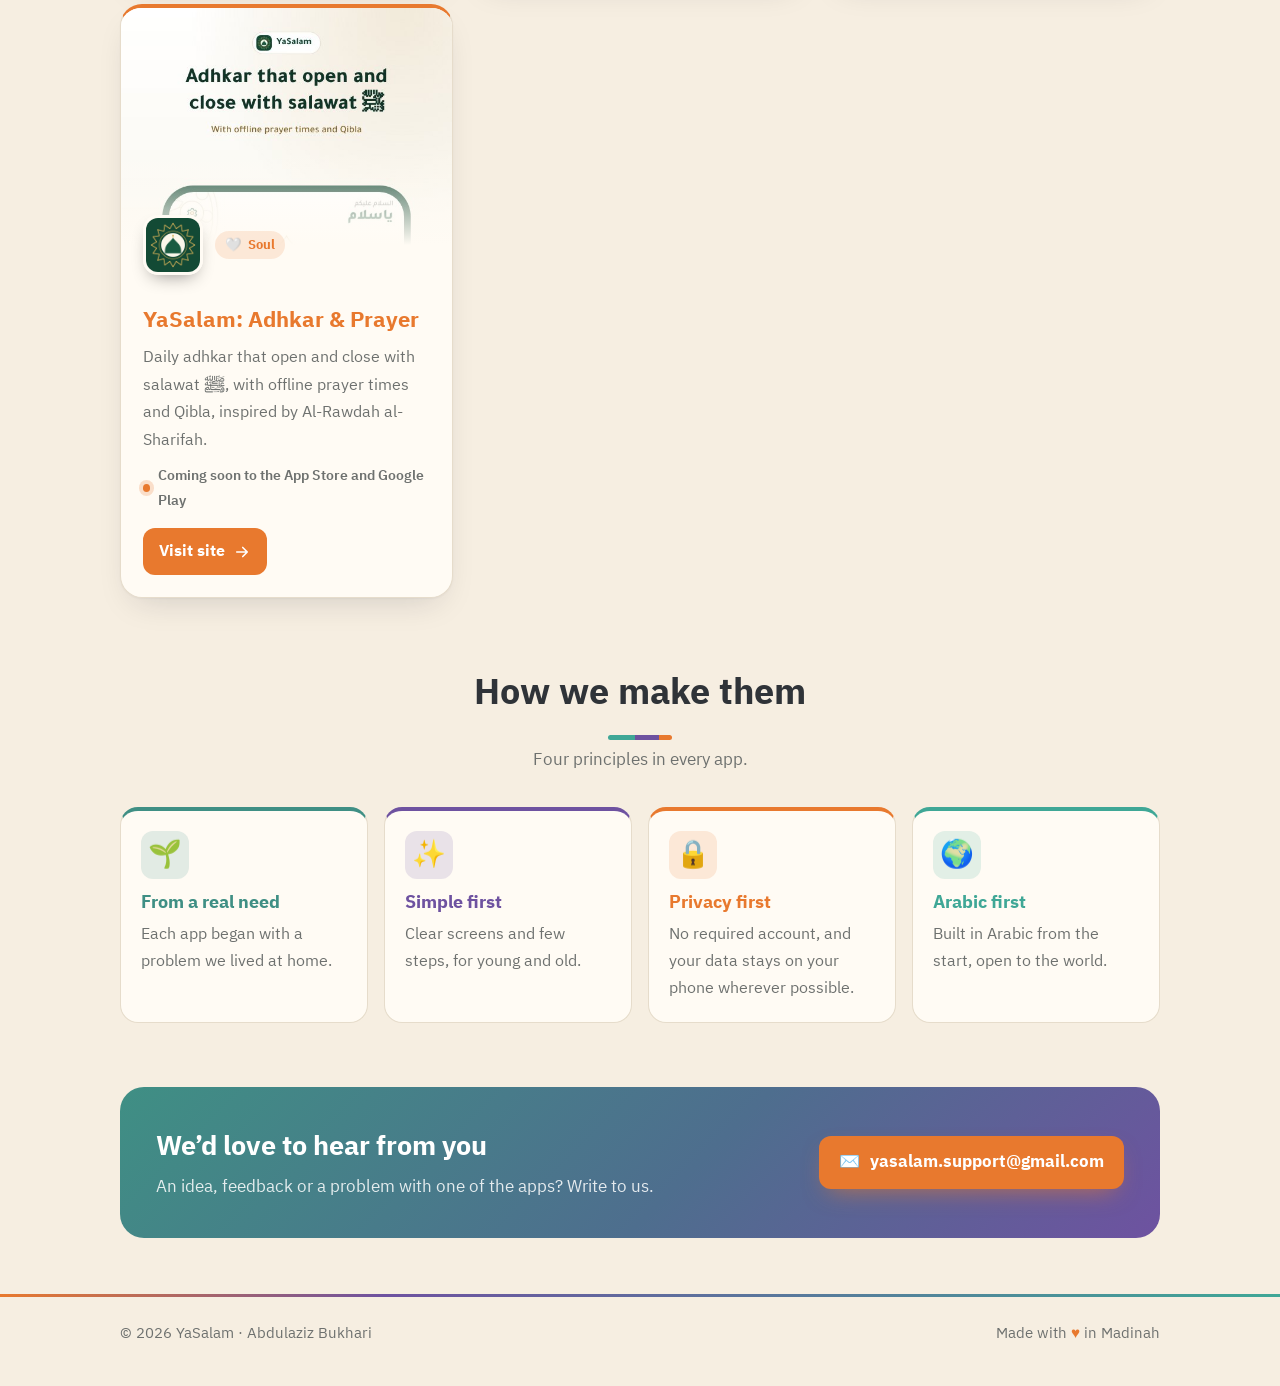
==== commit 10bd7480: "Add Google site verification meta tag" ====
--- a/index.html
+++ b/index.html
@@ -1,6 +1,7 @@
 <!doctype html>
 <html lang="ar" dir="rtl" data-l="ar">
 <head>
+<meta name="google-site-verification" content="wIbMjIijzJPXRSBT2TxEtTGvj2EUv-Tj34yz_brSvT0" />
 <meta charset="utf-8">
 <meta name="viewport" content="width=device-width, initial-scale=1, viewport-fit=cover">
 <title>ياسلام · YaSalam — تطبيقات للعقل والقلب والروح</title>
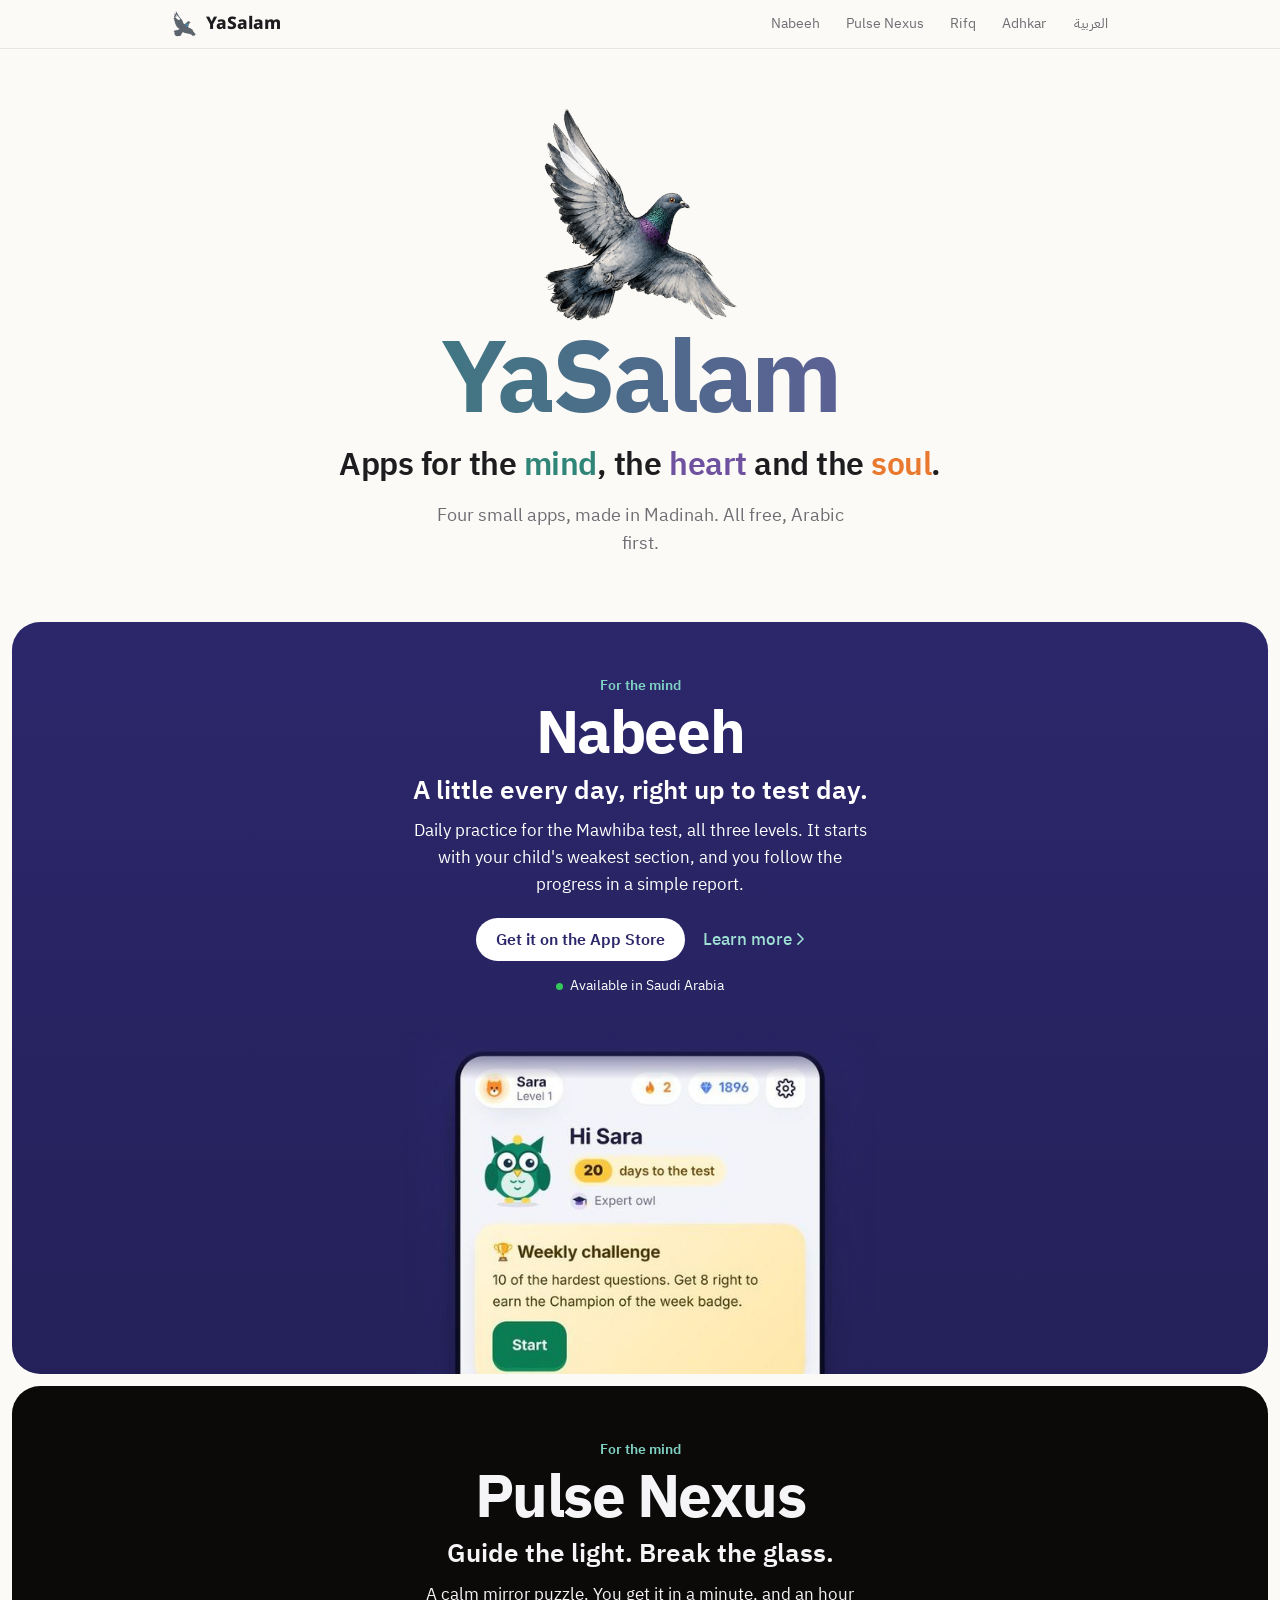
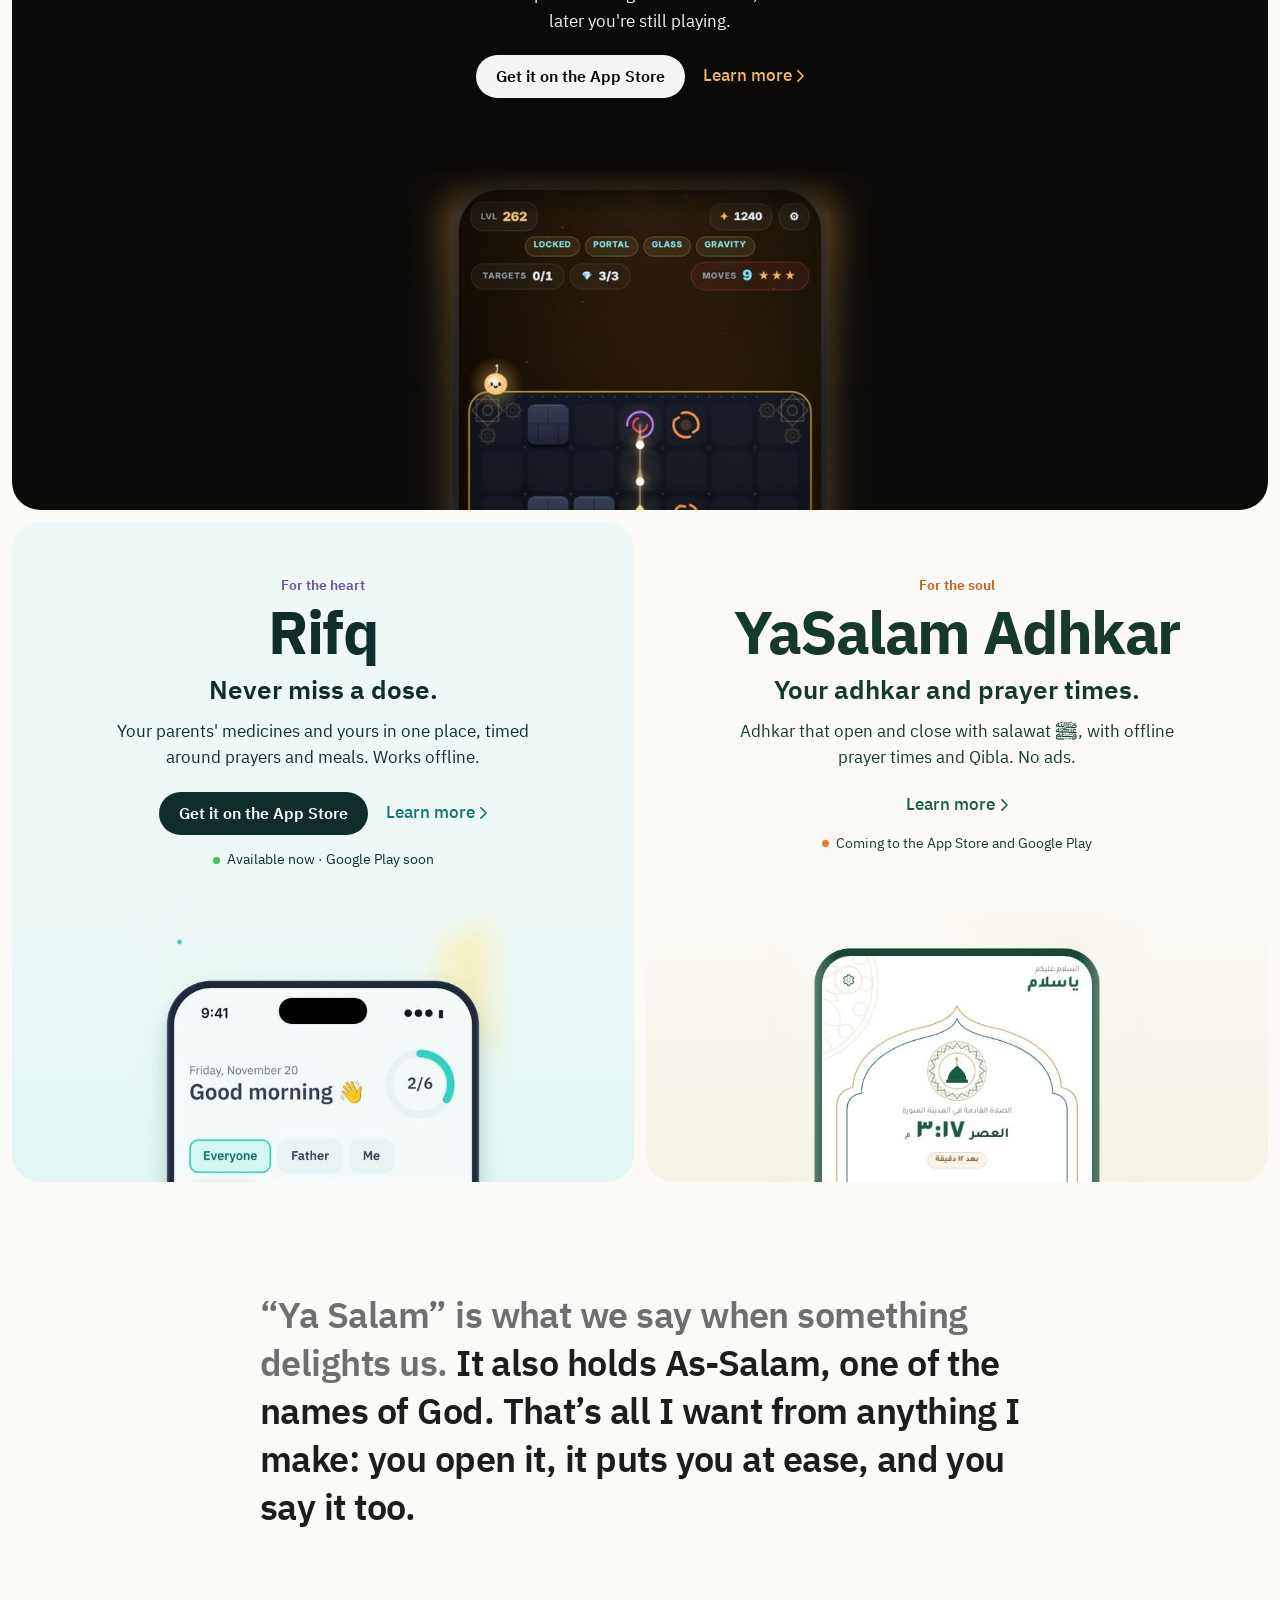
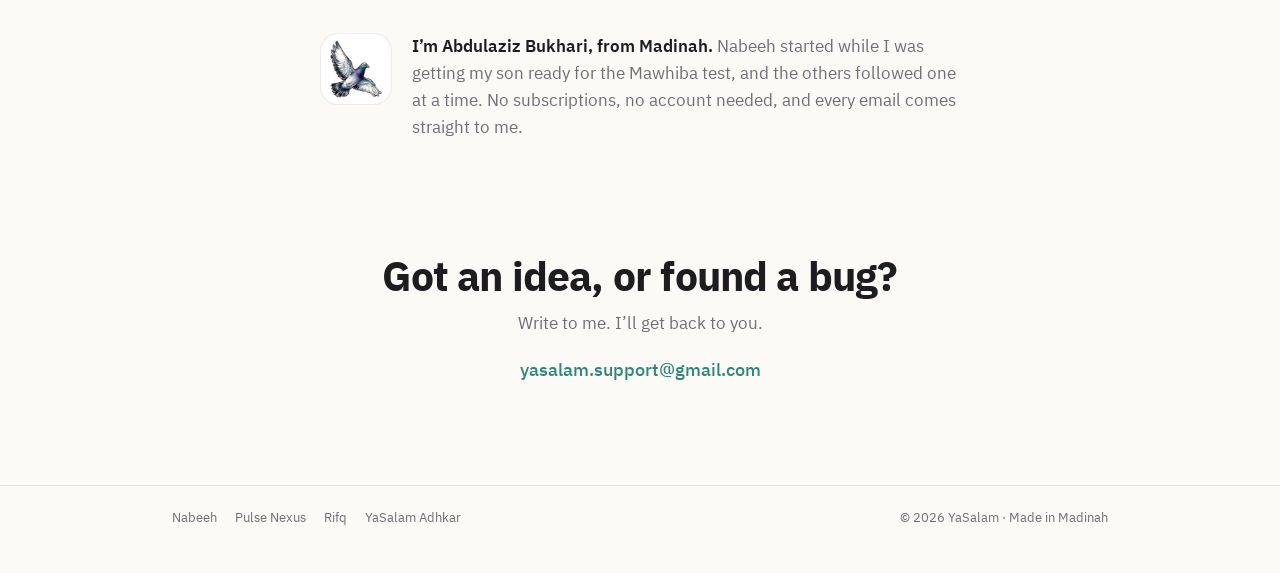
==== commit d6b2e7c8: "Redesign studio hub: product tiles, quieter type, rewritten copy, current store status Co-Authored-B" ====
--- a/index.html
+++ b/index.html
@@ -5,9 +5,9 @@
 <meta charset="utf-8">
 <meta name="viewport" content="width=device-width, initial-scale=1, viewport-fit=cover">
 <title>ياسلام · YaSalam — تطبيقات للعقل والقلب والروح</title>
-<meta name="description" content="ياسلام: تطبيقات بسيطة للعقل والقلب والروح من المدينة المنورة — نبيه، Pulse Nexus، رفق، وأذكار ياسلام. YaSalam: simple apps for the mind, heart and soul.">
-<meta name="theme-color" content="#F6EEE1" media="(prefers-color-scheme: light)">
-<meta name="theme-color" content="#1E2124" media="(prefers-color-scheme: dark)">
+<meta name="description" content="ياسلام: أربعة تطبيقات صغيرة من المدينة المنورة — نبيه، Pulse Nexus، رفق، وأذكار ياسلام. YaSalam: small apps for the mind, heart and soul, made in Madinah.">
+<meta name="theme-color" content="#FBFAF7" media="(prefers-color-scheme: light)">
+<meta name="theme-color" content="#000000" media="(prefers-color-scheme: dark)">
 <meta property="og:title" content="ياسلام · YaSalam — تطبيقات للعقل والقلب والروح">
 <meta property="og:description" content="نبيه · Pulse Nexus · رفق · أذكار ياسلام — For the mind, heart and soul">
 <meta property="og:image" content="https://bukhaa0s-cyber.github.io/img/yasalam-512.png">
@@ -16,263 +16,252 @@
 <link rel="apple-touch-icon" href="img/apple-touch-icon.png?v=4">
 <link rel="preconnect" href="https://fonts.googleapis.com">
 <link rel="preconnect" href="https://fonts.gstatic.com" crossorigin>
-<link href="https://fonts.googleapis.com/css2?family=IBM+Plex+Sans+Arabic:wght@400;500;600;700&family=Noto+Kufi+Arabic:wght@600;800&display=swap" rel="stylesheet">
+<link href="https://fonts.googleapis.com/css2?family=IBM+Plex+Sans+Arabic:wght@400;500;600;700&family=Noto+Kufi+Arabic:wght@700;800&display=swap" rel="stylesheet">
+<script>document.documentElement.classList.add('js')</script>
 <script src="lang.js"></script>
 <style>
+/* One idea per screen. The apps carry the colour; the page stays quiet.
+   Pigeon colours (teal neck, purple neck, orange eye) are used as accents only. */
 :root{
-  --bg:#F6EEE1; --card:#FFFBF4; --text:#2F3338; --muted:#6E716F; --line:#E6DCCB; --soft:#EDE3D2;
-  --ink:#3A3F45; --core:#4E7A77; --plum:#5D5675; --radius:18px;
-  --shadow:0 1px 2px rgba(27,26,46,.04),0 14px 34px -14px rgba(27,26,46,.18);
+  --page:#FBFAF7; --paper:#FFFFFF; --ink:#1D1D1F; --muted:#6E6E73; --hair:rgba(0,0,0,.08);
+  --teal:#2F8577; --purple:#6E52A0; --eye:#E8792E; --link:#2F8577;
+  --nav:rgba(251,250,247,.72);
 }
 @media (prefers-color-scheme:dark){
-  :root:not([data-theme="light"]){--bg:#1E2124;--card:#2A2E32;--text:#EEE8DD;--muted:#A3A6A4;--line:#383D42;--soft:#30353A;--ink:#EEE8DD;--core:#7FB3AE;--plum:#A99BC9;
-  --shadow:0 1px 2px rgba(0,0,0,.3),0 14px 34px -14px rgba(0,0,0,.6)}
+  :root{--page:#000; --paper:#111113; --ink:#F5F5F7; --muted:#A1A1A6; --hair:rgba(255,255,255,.12);
+    --teal:#6CC3B5; --purple:#B29BDD; --eye:#F59A52; --link:#6CC3B5; --nav:rgba(0,0,0,.72)}
 }
-:root[data-theme="dark"]{--bg:#1E2124;--card:#2A2E32;--text:#EEE8DD;--muted:#A3A6A4;--line:#383D42;--soft:#30353A;--ink:#EEE8DD;--core:#7FB3AE;--plum:#A99BC9}
 *{box-sizing:border-box}
 html{-webkit-text-size-adjust:100%;scroll-behavior:smooth}
-body{margin:0;background:var(--bg);color:var(--text);font:17px/1.7 'IBM Plex Sans Arabic',-apple-system,'Segoe UI',Roboto,sans-serif;-webkit-font-smoothing:antialiased}
-a{color:inherit}
+body{margin:0;background:var(--page);color:var(--ink);
+  font:17px/1.6 -apple-system,BlinkMacSystemFont,'SF Pro Text','SF Arabic','IBM Plex Sans Arabic','Segoe UI',Roboto,sans-serif;
+  -webkit-font-smoothing:antialiased}
+html[data-l='ar'] body{line-height:1.75}
+a{color:inherit;text-decoration:none}
 img{display:block;max-width:100%}
-.wrap{max-width:1080px;margin:0 auto;padding:0 20px}
 html[data-l='ar'] .en,html[data-l='en'] .ar{display:none!important}
 .kufi{font-family:'Noto Kufi Arabic','IBM Plex Sans Arabic',sans-serif}
-
-/* header */
-header.top{position:sticky;top:0;z-index:10;background:color-mix(in srgb,var(--bg) 86%,transparent);backdrop-filter:blur(12px);border-bottom:1px solid var(--line)}
-header.top .wrap{display:flex;align-items:center;justify-content:space-between;height:64px}
-.brand{display:flex;align-items:center;gap:10px;text-decoration:none;font-weight:800;font-size:1.25em}
-.brand svg,.brand img{width:40px;height:40px}
-.nav{display:flex;align-items:center;gap:6px}
-.nav a{text-decoration:none;color:var(--muted);font-weight:600;font-size:.92em;padding:8px 10px;border-radius:10px}
-.nav a:hover{color:var(--text);background:var(--soft)}
-.lang{border:1px solid var(--line);background:var(--card);color:var(--text);border-radius:10px;padding:7px 12px;font:inherit;font-weight:600;font-size:.9em;cursor:pointer}
+.wrap{max-width:980px;margin:0 auto;padding:0 22px}
+
+/* nav — thin, translucent, out of the way */
+.nav{position:sticky;top:0;z-index:20;background:var(--nav);backdrop-filter:saturate(180%) blur(20px);-webkit-backdrop-filter:saturate(180%) blur(20px);border-bottom:1px solid var(--hair)}
+.nav .wrap{height:48px;display:flex;align-items:center;gap:28px}
+.brand{display:flex;align-items:center;gap:8px;font-weight:800;font-size:1.02em}
+.brand img{width:26px;height:26px}
+.links{display:flex;gap:26px;margin-inline-start:auto;font-size:.82em;color:var(--muted)}
+.links a:hover{color:var(--ink)}
+.lang{margin-inline-start:auto;background:none;border:0;padding:6px 0;font:inherit;font-size:.82em;color:var(--muted);cursor:pointer}
+.lang:hover{color:var(--ink)}
+.links+.lang{margin-inline-start:0}
+@media (max-width:720px){.links{display:none}}
 
 /* hero */
-.hero{position:relative;overflow:hidden;padding:72px 0 40px;text-align:center}
-.hero::before{content:'';position:absolute;inset:auto 50% auto auto;top:-260px;width:620px;height:620px;transform:translateX(50%);border-radius:50%;
-  background:radial-gradient(circle,rgba(78,122,119,.22),rgba(93,86,117,.10) 45%,rgba(93,86,117,0) 68%);z-index:-1}
-.mark{width:min(240px,62vw);height:auto;margin:-20px auto 4px;filter:drop-shadow(0 22px 26px rgba(58,63,69,.22))}
-.mark{animation:float 5s ease-in-out infinite}
-@keyframes float{0%,100%{transform:translateY(0)}50%{transform:translateY(-6px)}}
-.word{font-size:clamp(4em,13vw,6.4em);line-height:1.05;margin:0;font-weight:800;letter-spacing:-.01em}
-.word .en{font-family:'IBM Plex Sans Arabic',sans-serif;letter-spacing:.02em}
-.tagline{font-size:clamp(1.25em,3vw,1.6em);font-weight:600;margin:10px 0 6px}
-.tagline b{color:var(--core);font-weight:700}.tagline b+b{color:var(--plum)}.tagline b.soul{color:var(--eye)}
-.sub{color:var(--muted);max-width:560px;margin:0 auto}
-
-/* meaning */
-.meaning{max-width:720px;margin:40px auto 0;background:var(--card);border:1px solid var(--line);border-radius:var(--radius);box-shadow:var(--shadow);padding:24px 26px;
-  display:grid;grid-template-columns:auto 1fr;gap:18px;align-items:center;text-align:start}
-.meaning .glyph{width:64px;height:64px;border-radius:16px;background:var(--soft);display:grid;place-items:center;font-size:1.9em;font-weight:800;color:var(--core)}
-.meaning h2{margin:0 0 4px;font-size:1.1em}
-.meaning p{margin:0;color:var(--muted);font-size:.97em}
-.meaning q{color:var(--text);font-weight:600}
-html[data-l='ar'] .meaning q{quotes:'«' '»'}
-
-/* sections */
-section{padding:56px 0}
-h2.sec{font-size:clamp(1.6em,3.4vw,2.1em);text-align:center;margin:0 0 6px}
-p.sec{text-align:center;color:var(--muted);margin:0 auto 32px;max-width:600px}
-
-/* apps */
-.apps{display:grid;grid-template-columns:repeat(3,1fr);gap:20px}
-.app{background:var(--card);border:1px solid var(--line);border-radius:22px;overflow:hidden;box-shadow:var(--shadow);display:flex;flex-direction:column;transition:transform .2s ease,box-shadow .2s ease}
-.app:hover{transform:translateY(-4px)}
-.app .pic{position:relative;aspect-ratio:560/400;overflow:hidden;background:var(--c)}
-.app .pic img{width:100%;height:auto}
-.app .pic::after{content:'';position:absolute;inset:auto 0 0 0;height:40%;background:linear-gradient(to top,var(--card),transparent)}
-.app .body{padding:4px 22px 22px;display:flex;flex-direction:column;gap:10px;flex:1}
-.app .head{display:flex;align-items:center;gap:12px;margin-top:-34px;position:relative;z-index:1}
-.app .head img{width:60px;height:60px;border-radius:15px;box-shadow:0 8px 18px -8px rgba(0,0,0,.45);border:3px solid var(--card)}
-.app h3{margin:22px 0 0;font-size:1.3em;line-height:1.2}
-.chip{display:inline-flex;align-items:center;gap:6px;font-size:.78em;font-weight:700;padding:3px 10px;border-radius:999px;background:color-mix(in srgb,var(--c) 14%,transparent);color:var(--cink)}
-.app p{margin:0;color:var(--muted);font-size:.95em}
-.status{display:flex;align-items:center;gap:8px;font-size:.85em;font-weight:600;color:var(--muted)}
-.status i{width:8px;height:8px;border-radius:50%;background:#22C55E;box-shadow:0 0 0 4px rgba(34,197,94,.15)}
-.status.soon i{background:var(--plum);box-shadow:0 0 0 4px rgba(93,86,117,.18)}
-.btns{display:flex;flex-wrap:wrap;gap:8px;margin-top:auto;padding-top:6px}
-.btn{display:inline-flex;align-items:center;gap:8px;text-decoration:none;font-weight:700;font-size:.92em;padding:10px 16px;border-radius:12px;background:var(--ink);color:var(--bg)}
-.btn.ghost{background:transparent;color:var(--text);border:1px solid var(--line)}
-.btn svg{width:18px;height:18px}
-html[dir=rtl] .btn .arrow{transform:scaleX(-1)}
-
-/* values */
-.vals{display:grid;grid-template-columns:repeat(4,1fr);gap:16px}
-.v{padding:20px;border-radius:var(--radius);background:var(--card);border:1px solid var(--line)}
-.v .e{font-size:1.6em;margin-bottom:8px}
-.v h3{margin:0 0 4px;font-size:1.05em}
-.v p{margin:0;color:var(--muted);font-size:.93em}
+.hero{text-align:center;padding:56px 0 64px}
+.hero .bird{width:min(220px,56vw);height:auto;margin:0 auto -6px}
+.word{margin:0;font-size:clamp(3.6em,12vw,6em);line-height:1.15;font-weight:800;
+  background:linear-gradient(90deg,var(--teal),var(--purple));-webkit-background-clip:text;background-clip:text;color:transparent}
+.word .en{font-family:-apple-system,BlinkMacSystemFont,'SF Pro Display','IBM Plex Sans Arabic',sans-serif;letter-spacing:-.03em}
+.tag{margin:6px 0 0;font-size:clamp(1.35em,3.6vw,1.9em);font-weight:600;line-height:1.35}
+html[data-l='en'] .tag{letter-spacing:-.015em}
+.tag .m{color:var(--teal)}.tag .h{color:var(--purple)}.tag .s{color:var(--eye)}
+.lede{margin:14px auto 0;max-width:440px;color:var(--muted);font-size:1.05em}
+
+/* product tiles — each app in its own colour world, phone rising from the bottom edge */
+.tiles{display:grid;grid-template-columns:1fr 1fr;gap:12px;padding:0 12px}
+.tile{grid-column:span 2;position:relative;overflow:hidden;border-radius:28px;text-align:center;
+  padding:52px 24px 0;min-height:640px;display:flex;flex-direction:column;align-items:center;background:var(--bg);color:var(--fg)}
+.tile.half{grid-column:span 1}
+.eyebrow{font-size:.85em;font-weight:600;color:var(--eb);margin:0}
+.tile h2{margin:2px 0 0;font-size:clamp(2.4em,6vw,3.5em);line-height:1.15;font-weight:700}
+html[data-l='en'] .tile h2{letter-spacing:-.025em}
+.tile .say{margin:4px 0 0;font-size:clamp(1.2em,2.6vw,1.55em);font-weight:600;line-height:1.4}
+.tile .more{margin:10px auto 0;max-width:460px;font-size:.98em;opacity:.78}
+.cta{display:flex;gap:18px;align-items:center;justify-content:center;flex-wrap:wrap;margin-top:20px}
+.pill{display:inline-flex;align-items:center;padding:9px 20px;border-radius:999px;font-size:.92em;font-weight:600;background:var(--fg);color:var(--pt);transition:opacity .2s}
+.pill:hover{opacity:.85}
+.go{font-size:.98em;font-weight:500;color:var(--lk)}
+.go:hover{text-decoration:underline}
+.go::after{content:'';display:inline-block;width:.42em;height:.72em;margin-inline-start:.35em;background:currentColor;vertical-align:-.04em;
+  -webkit-mask:url("data:image/svg+xml,%3Csvg xmlns='http://www.w3.org/2000/svg' viewBox='0 0 8 14'%3E%3Cpath d='M1 1l6 6-6 6' fill='none' stroke='%23000' stroke-width='1.8' stroke-linecap='round' stroke-linejoin='round'/%3E%3C/svg%3E") center/contain no-repeat;
+          mask:url("data:image/svg+xml,%3Csvg xmlns='http://www.w3.org/2000/svg' viewBox='0 0 8 14'%3E%3Cpath d='M1 1l6 6-6 6' fill='none' stroke='%23000' stroke-width='1.8' stroke-linecap='round' stroke-linejoin='round'/%3E%3C/svg%3E") center/contain no-repeat}
+html[dir=rtl] .go::after{transform:scaleX(-1)}
+.go.mail::after{content:none}
+.status{margin:14px 0 0;font-size:.8em;opacity:.65;display:flex;align-items:center;gap:7px}
+.status i{width:7px;height:7px;border-radius:50%;background:#34C759}
+.status.soon i{background:var(--eye)}
+.phone{margin-top:auto;padding-top:34px;width:min(470px,94%)}
+.phone img{width:100%;height:auto;
+  -webkit-mask-image:linear-gradient(to right,transparent,#000 10%,#000 90%,transparent),linear-gradient(to bottom,transparent,#000 14%);
+  -webkit-mask-composite:source-in;
+          mask-image:linear-gradient(to right,transparent,#000 10%,#000 90%,transparent),linear-gradient(to bottom,transparent,#000 14%);
+          mask-composite:intersect}
+.half .phone{width:min(380px,94%)}
+.t-dhikr .phone img{-webkit-mask-image:linear-gradient(to right,transparent,#000 18%,#000 82%,transparent),linear-gradient(to bottom,transparent,#000 14%);mask-image:linear-gradient(to right,transparent,#000 18%,#000 82%,transparent),linear-gradient(to bottom,transparent,#000 14%)}
+
+.t-nabeeh{--bg:linear-gradient(180deg,#2C276B,#24215A);--fg:#fff;--pt:#2C276B;--eb:#7FD1C3;--lk:#9FE0D4}
+.t-pulse{--bg:#0B0A09;--fg:#F5F5F7;--pt:#0B0A09;--eb:#7FD1C3;--lk:#F2B865}
+.t-rifq{--bg:linear-gradient(180deg,#EEF8F7 55%,#E3F6F4);--fg:#0F2E2B;--pt:#fff;--eb:#6E52A0;--lk:#0F766E}
+.t-dhikr{--bg:linear-gradient(180deg,#FBFAF5 55%,#F6F2E6);--fg:#17392C;--pt:#fff;--eb:#C0621F;--lk:#1A5B42}
+
+@media (min-width:1100px){.tiles{max-width:1500px;margin:0 auto}}
+@media (max-width:820px){
+  .tile.half{grid-column:span 2}
+  .tile{min-height:0;padding-top:44px;border-radius:22px}
+  .tiles{padding:0 8px;gap:8px}
+}
+
+/* statement */
+.statement{padding:110px 0 30px}
+.statement p{margin:0 auto;max-width:760px;font-size:clamp(1.45em,3.4vw,2.1em);font-weight:600;line-height:1.5}
+html[data-l='en'] .statement p{letter-spacing:-.015em;line-height:1.35}
+.statement .dim{color:var(--muted)}
+
+/* maker */
+.maker{padding:70px 0 40px}
+.maker .card{max-width:640px;margin:0 auto;display:grid;grid-template-columns:72px 1fr;gap:20px;align-items:start}
+.maker img{width:72px;height:72px;border-radius:18px;background:var(--paper);border:1px solid var(--hair);padding:6px}
+.maker p{margin:0;color:var(--muted)}
+.maker p b{color:var(--ink);font-weight:600}
+.maker .sig{margin-top:10px;color:var(--ink);font-weight:600}
 
 /* contact */
-.contact{background:var(--ink);color:var(--bg);border-radius:24px;padding:36px;display:flex;align-items:center;justify-content:space-between;gap:20px;flex-wrap:wrap}
-.contact h2{margin:0 0 4px;font-size:1.6em}
-.contact p{margin:0;opacity:.75}
-.contact a{display:inline-flex;align-items:center;gap:10px;background:var(--core);color:#fff;text-decoration:none;font-weight:700;padding:12px 20px;border-radius:12px}
-
-footer{border-top:1px solid var(--line);padding:26px 0 40px;color:var(--muted);font-size:.9em}
-footer .wrap{display:flex;flex-wrap:wrap;gap:10px 20px;justify-content:space-between}
-
-@media (max-width:900px){.apps{grid-template-columns:1fr;max-width:520px;margin:0 auto}.vals{grid-template-columns:1fr 1fr}}
-@media (max-width:520px){.vals{grid-template-columns:1fr}.meaning{grid-template-columns:1fr;text-align:center}.meaning .glyph{margin:0 auto}.contact{text-align:center;justify-content:center}.nav a.hide-sm{display:none}}
-@media (prefers-reduced-motion:reduce){*{animation:none!important;transition:none!important;scroll-behavior:auto!important}}
-
-/* ===== pigeon palette, used boldly: neck teal + neck purple + the orange eye ===== */
-:root{--teal:#3F8F84;--teal2:#3FA796;--purple:#6E52A0;--eye:#E8792E;--core:var(--teal);--plum:var(--purple)}
-@media (prefers-color-scheme:dark){:root:not([data-theme="light"]){--teal:#6CC3B5;--teal2:#5FC2AF;--purple:#B29BDD;--eye:#F59A52}}
-:root[data-theme="dark"]{--teal:#6CC3B5;--teal2:#5FC2AF;--purple:#B29BDD;--eye:#F59A52}
+.contact{text-align:center;padding:70px 0 100px}
+.contact h2{margin:0;font-size:clamp(1.7em,4vw,2.4em);font-weight:700;line-height:1.3}
+html[data-l='en'] .contact h2{letter-spacing:-.02em}
+.contact p{margin:6px 0 18px;color:var(--muted)}
+.contact .go{color:var(--link);font-size:1.08em}
+
+footer{border-top:1px solid var(--hair);padding:22px 0 44px;font-size:.78em;color:var(--muted)}
+footer .row{display:flex;flex-wrap:wrap;gap:8px 22px;justify-content:space-between}
+footer nav{display:flex;flex-wrap:wrap;gap:6px 18px}
+footer a:hover{color:var(--ink)}
+
+/* quiet entrance */
+.js .rv{opacity:0;transform:translateY(28px);transition:opacity .9s ease,transform .9s cubic-bezier(.2,.7,.2,1)}
+.js .rv.in{opacity:1;transform:none}
+@media (prefers-reduced-motion:reduce){*{transition:none!important;scroll-behavior:auto!important}.js .rv{opacity:1;transform:none}}
 ::selection{background:var(--eye);color:#fff}
-:focus-visible{outline:2px solid var(--eye);outline-offset:2px}
-header.top{border-bottom:0}
-header.top::after{content:'';position:absolute;inset:auto 0 0 0;height:3px;background:linear-gradient(90deg,var(--teal2),var(--purple) 70%,var(--eye))}
-.nav a:hover{color:var(--teal)}
-.lang:hover{border-color:var(--eye);color:var(--eye)}
-.word .ar,.word .en{background:linear-gradient(90deg,var(--teal2),#4E7A9A 45%,var(--purple));-webkit-background-clip:text;background-clip:text;color:transparent;padding:0 .04em}
-.word::after{content:'';display:inline-block;width:.13em;height:.13em;border-radius:50%;background:var(--eye);margin-inline-start:.08em;box-shadow:0 0 0 .04em color-mix(in srgb,var(--eye) 25%,transparent)}
-.hero::after{content:'';position:absolute;width:260px;height:260px;border-radius:50%;top:120px;inset-inline-start:58%;background:radial-gradient(circle,rgba(232,121,46,.14),rgba(232,121,46,0) 70%);z-index:-1}
-h2.sec::after{content:'';display:block;width:64px;height:5px;margin:12px auto 0;border-radius:5px;background:linear-gradient(90deg,var(--teal2) 0 42%,var(--purple) 42% 80%,var(--eye) 80%)}
-.meaning{border:1.5px solid transparent;background:linear-gradient(var(--card),var(--card)) padding-box,linear-gradient(120deg,var(--teal2),var(--purple),var(--eye)) border-box}
-.meaning h2{color:var(--teal)}
-.meaning q{color:var(--eye)}
-.app{border-top:4px solid var(--acc,var(--teal))}
-.app:hover{box-shadow:0 18px 40px -18px color-mix(in srgb,var(--acc,var(--teal)) 55%,transparent)}
-.app.mind{--acc:var(--teal)}.app.heart{--acc:var(--purple)}
-.chip.mind{background:color-mix(in srgb,var(--teal) 15%,transparent);color:var(--teal)}
-.chip.heart{background:color-mix(in srgb,var(--purple) 15%,transparent);color:var(--purple)}
-.app.soul{--acc:var(--eye)}.chip.soul{background:color-mix(in srgb,var(--eye) 15%,transparent);color:var(--eye)}
-.app h3{color:var(--acc)}
-.status i{background:var(--teal);box-shadow:0 0 0 4px color-mix(in srgb,var(--teal) 20%,transparent)}
-.status.soon i{background:var(--eye);box-shadow:0 0 0 4px color-mix(in srgb,var(--eye) 22%,transparent)}
-.btn{background:var(--acc,var(--teal));color:#fff;transition:background .2s}
-.btn:hover{background:var(--eye)}
-.btn.ghost{background:transparent;color:var(--acc,var(--purple));border:1.5px solid color-mix(in srgb,var(--acc,var(--purple)) 55%,transparent)}
-.btn.ghost:hover{border-color:var(--eye);color:var(--eye);background:transparent}
-.v{border-top:4px solid var(--vc)}
-.v:nth-child(1){--vc:var(--teal)}.v:nth-child(2){--vc:var(--purple)}.v:nth-child(3){--vc:var(--eye)}.v:nth-child(4){--vc:var(--teal2)}
-.v .e{width:48px;height:48px;border-radius:12px;display:grid;place-items:center;background:color-mix(in srgb,var(--vc) 15%,transparent)}
-.v h3{color:var(--vc)}
-.contact{background:linear-gradient(135deg,#3F8F84,#4E6E8E 55%,#6E52A0);color:#fff}
-.contact p{opacity:.85}
-.contact a{background:var(--eye);color:#fff;box-shadow:0 10px 24px -10px rgba(232,121,46,.7)}
-.contact a:hover{filter:brightness(1.08)}
-footer{border-top:0;position:relative}
-footer::before{content:'';position:absolute;inset:0 0 auto 0;height:3px;background:linear-gradient(90deg,var(--eye),var(--purple) 30%,var(--teal2))}
-footer b{color:var(--eye)}
-.tagline b.soul{color:var(--eye)}
+:focus-visible{outline:2px solid var(--eye);outline-offset:3px;border-radius:6px}
 </style>
 </head>
 <body>
-<header class="top"><div class="wrap">
+
+<header class="nav"><div class="wrap">
   <a class="brand kufi" href="./">
-    <picture><source srcset="img/yasalam-mark-dark.svg?v=4" media="(prefers-color-scheme: dark)"><img src="img/yasalam-mark.svg?v=4" alt="" width="40" height="40" style="width:40px;height:40px"></picture>
+    <picture><source srcset="img/yasalam-mark-dark.svg?v=4" media="(prefers-color-scheme: dark)"><img src="img/yasalam-mark.svg?v=4" alt="" width="26" height="26"></picture>
     <span class="ar">ياسلام</span><span class="en">YaSalam</span>
   </a>
-  <nav class="nav">
-    <a href="#apps"><span class="ar">التطبيقات</span><span class="en">Apps</span></a>
-    <a class="hide-sm" href="#contact"><span class="ar">تواصل</span><span class="en">Contact</span></a>
-    <button class="lang" onclick="toggleLang()"><span class="ar">English</span><span class="en">العربية</span></button>
+  <nav class="links">
+    <a href="#nabeeh"><span class="ar">نبيه</span><span class="en">Nabeeh</span></a>
+    <a href="#pulse">Pulse Nexus</a>
+    <a href="#rifq"><span class="ar">رفق</span><span class="en">Rifq</span></a>
+    <a href="#adhkar"><span class="ar">الأذكار</span><span class="en">Adhkar</span></a>
   </nav>
+  <button class="lang" onclick="toggleLang()"><span class="ar">English</span><span class="en">العربية</span></button>
 </div></header>
 
 <main>
+
 <section class="hero"><div class="wrap">
-  <img class="mark" src="img/pigeon.png?v=3" alt="حمامة الحرم · Haram pigeon" width="240" height="240">
-  <h1 class="word kufi"><span class="ar">ياسلام</span><span class="en">YaSalam</span></h1>
-  <p class="tagline"><span class="ar">تطبيقات <b>للعقل</b> و<b>القلب</b> و<b class="soul">الروح</b></span><span class="en">For the <b>mind</b>, <b>heart</b> and <b class="soul">soul</b></span></p>
-  <p class="sub"><span class="ar">كل تطبيق بدأ باحتياج حقيقي في البيت، ثم كبر ليصل لكل بيت.</span><span class="en">Every app began with a real need at home, then grew to reach every home.</span></p>
-
-  <div class="meaning">
-    <div class="glyph"><img src="img/yasalam-tile-96.png?v=4" alt="" width="48" height="48" style="border-radius:11px"></div>
+  <img class="bird rv" src="img/pigeon.png?v=3" alt="حمامة من حمام الحرم · A Haram pigeon" width="220" height="220">
+  <h1 class="word kufi rv"><span class="ar">ياسلام</span><span class="en">YaSalam</span></h1>
+  <p class="tag rv"><span class="ar">تطبيقات <span class="m">للعقل</span>، و<span class="h">القلب</span>، و<span class="s">الروح</span>.</span><span class="en">Apps for the <span class="m">mind</span>, the <span class="h">heart</span> and the <span class="s">soul</span>.</span></p>
+  <p class="lede rv"><span class="ar">أربعة تطبيقات صغيرة من المدينة المنورة. كلها مجانية، وبالعربي أولاً.</span><span class="en">Four small apps, made in Madinah. All free, Arabic first.</span></p>
+</div></section>
+
+<div class="tiles">
+
+  <article class="tile t-nabeeh" id="nabeeh">
+    <p class="eyebrow rv"><span class="ar">للعقل</span><span class="en">For the mind</span></p>
+    <h2 class="rv"><span class="ar">نبيه</span><span class="en">Nabeeh</span></h2>
+    <p class="say rv"><span class="ar">قليل كل يوم، حتى يوم الاختبار.</span><span class="en">A little every day, right up to test day.</span></p>
+    <p class="more rv"><span class="ar">تمرين يومي لاختبار موهبة بمستوياته الثلاثة. يبدأ من أضعف قسم عند طفلك، وتتابع تقدّمه في تقرير بسيط.</span><span class="en">Daily practice for the Mawhiba test, all three levels. It starts with your child's weakest section, and you follow the progress in a simple report.</span></p>
+    <div class="cta rv">
+      <a class="pill" href="https://apps.apple.com/sa/app/id6826632743" rel="noopener"><span class="ar">حمّله من App Store</span><span class="en">Get it on the App Store</span></a>
+      <a class="go" href="/nabeeh/"><span class="ar">اعرف أكثر</span><span class="en">Learn more</span></a>
+    </div>
+    <p class="status rv"><i></i><span class="ar">متاح في السعودية</span><span class="en">Available in Saudi Arabia</span></p>
+    <div class="phone rv"><img class="ar" src="img/phone-nabeeh-ar.jpg" alt="شاشة نبيه الرئيسية" width="560" height="408" loading="lazy"><img class="en" src="img/phone-nabeeh-en.jpg" alt="Nabeeh home screen" width="560" height="408" loading="lazy"></div>
+  </article>
+
+  <article class="tile t-pulse" id="pulse">
+    <p class="eyebrow rv"><span class="ar">للعقل</span><span class="en">For the mind</span></p>
+    <h2 class="rv">Pulse Nexus</h2>
+    <p class="say rv"><span class="ar">وجّه الضوء. حطّم الزجاج.</span><span class="en">Guide the light. Break the glass.</span></p>
+    <p class="more rv"><span class="ar">لغز مرايا هادئ. تفهمه في دقيقة، وبعد ساعة تنتبه أنك ما زلت تلعب.</span><span class="en">A calm mirror puzzle. You get it in a minute, and an hour later you're still playing.</span></p>
+    <div class="cta rv">
+      <a class="pill" href="https://apps.apple.com/app/id6828459834" rel="noopener"><span class="ar">حمّلها من App Store</span><span class="en">Get it on the App Store</span></a>
+      <a class="go" href="/pulse-nexus-site/"><span class="ar">اعرف أكثر</span><span class="en">Learn more</span></a>
+    </div>
+    <p class="status rv"><i></i><span class="ar">متاحة حول العالم · قريباً على Google Play</span><span class="en">Available worldwide · Google Play soon</span></p>
+    <div class="phone rv"><img class="ar" src="img/phone-pulse-nexus-ar.jpg" alt="مرحلة من Pulse Nexus" width="560" height="408" loading="lazy"><img class="en" src="img/phone-pulse-nexus-en.jpg" alt="A Pulse Nexus level" width="560" height="408" loading="lazy"></div>
+  </article>
+
+  <article class="tile half t-rifq" id="rifq">
+    <p class="eyebrow rv"><span class="ar">للقلب</span><span class="en">For the heart</span></p>
+    <h2 class="rv"><span class="ar">رفق</span><span class="en">Rifq</span></h2>
+    <p class="say rv"><span class="ar">لا تفوّت جرعة.</span><span class="en">Never miss a dose.</span></p>
+    <p class="more rv"><span class="ar">أدويتك وأدوية والديك في مكان واحد، بمواعيد على الصلاة والوجبات. ويعمل بدون إنترنت.</span><span class="en">Your parents' medicines and yours in one place, timed around prayers and meals. Works offline.</span></p>
+    <div class="cta rv">
+      <a class="pill" href="https://apps.apple.com/app/id6829280280" rel="noopener"><span class="ar">حمّله من App Store</span><span class="en">Get it on the App Store</span></a>
+      <a class="go" href="/rifq-app/"><span class="ar">اعرف أكثر</span><span class="en">Learn more</span></a>
+    </div>
+    <p class="status rv"><i></i><span class="ar">متاح الآن · قريباً على Google Play</span><span class="en">Available now · Google Play soon</span></p>
+    <div class="phone rv"><img class="ar" src="img/phone-rifq-ar.jpg" alt="شاشة رفق" width="560" height="408" loading="lazy"><img class="en" src="img/phone-rifq-en.jpg" alt="Rifq screen" width="560" height="408" loading="lazy"></div>
+  </article>
+
+  <article class="tile half t-dhikr" id="adhkar">
+    <p class="eyebrow rv"><span class="ar">للروح</span><span class="en">For the soul</span></p>
+    <h2 class="rv"><span class="ar">أذكار ياسلام</span><span class="en">YaSalam Adhkar</span></h2>
+    <p class="say rv"><span class="ar">أذكارك ومواقيت صلاتك.</span><span class="en">Your adhkar and prayer times.</span></p>
+    <p class="more rv"><span class="ar">أذكار تبدأ وتُختم بالصلاة على النبي ﷺ، ومواقيت وقبلة بدون إنترنت. وبلا إعلانات.</span><span class="en">Adhkar that open and close with salawat ﷺ, with offline prayer times and Qibla. No ads.</span></p>
+    <div class="cta rv">
+      <a class="go" href="/yasalam-app/"><span class="ar">اعرف أكثر</span><span class="en">Learn more</span></a>
+    </div>
+    <p class="status soon rv"><i></i><span class="ar">قريباً على App Store وGoogle Play</span><span class="en">Coming to the App Store and Google Play</span></p>
+    <div class="phone rv"><img src="img/phone-yasalam-app-ar.jpg" alt="شاشة أذكار ياسلام · YaSalam Adhkar screen" width="560" height="408" loading="lazy"></div>
+  </article>
+
+</div>
+
+<section class="statement"><div class="wrap">
+  <p class="rv"><span class="ar"><span class="dim">«ياسلام» نقولها حين يعجبنا شيء.</span> وفيها «السلام»، اسم من أسماء الله الحسنى. وهذا كل ما أريده من أي تطبيق أصنعه: تفتحه، فيريحك، فتقولها.</span><span class="en"><span class="dim">“Ya Salam” is what we say when something delights us.</span> It also holds As-Salam, one of the names of God. That’s all I want from anything I make: you open it, it puts you at ease, and you say it too.</span></p>
+</div></section>
+
+<section class="maker"><div class="wrap">
+  <div class="card rv">
+    <img src="img/pigeon-160.png" alt="" width="72" height="72">
     <div>
-      <h2><span class="ar">ليش «ياسلام»؟</span><span class="en">Why “YaSalam”?</span></h2>
-      <p><span class="ar">«ياسلام» كلمة تخرج منّا عفوياً حين يدهشنا شيء جميل. ونقصد بها <q>السلام</q>، اسماً من أسماء الله الحسنى. وهذا ما نتمناه لكل تطبيق نصنعه: أن يريحك ويسعدك، فتقول: ياسلام.</span><span class="en">“Ya Salam” is what we say when something beautiful delights us. To us it also calls on <q>As-Salam</q>, the Source of Peace, one of the beautiful names of God. That is what we hope every app we make does: bring you ease and joy, so you say Ya Salam.</span></p>
+      <p><span class="ar"><b>أنا عبدالعزيز بخاري، من المدينة المنورة.</b> بدأت بنبيه وأنا أجهّز ولدي لاختبار موهبة، ثم جاءت البقية واحداً بعد الآخر. لا اشتراكات، ولا حساب مطلوب، وكل رسالة على البريد تصلني أنا.</span><span class="en"><b>I’m Abdulaziz Bukhari, from Madinah.</b> Nabeeh started while I was getting my son ready for the Mawhiba test, and the others followed one at a time. No subscriptions, no account needed, and every email comes straight to me.</span></p>
     </div>
   </div>
 </div></section>
 
-<section id="apps" style="padding-top:24px"><div class="wrap">
-  <h2 class="sec"><span class="ar">تطبيقاتنا</span><span class="en">Our apps</span></h2>
-  <p class="sec"><span class="ar">مجانية، بسيطة، وبالعربي من أول يوم.</span><span class="en">Free, simple, and Arabic from day one.</span></p>
-  <div class="apps">
-
-    <article class="app mind" style="--c:#0E8A6A;--cink:#0B6B53">
-      <div class="pic"><img class="ar" src="img/nabeeh-ar.jpg" alt="" loading="lazy"><img class="en" src="img/nabeeh-en.jpg" alt="" loading="lazy"></div>
-      <div class="body">
-        <div class="head"><img src="img/nabeeh.png" alt=""><span class="chip mind">🧠 <span class="ar">للعقل</span><span class="en">Mind</span></span></div>
-        <h3><span class="ar">نبيه</span><span class="en">Nabeeh</span></h3>
-        <p><span class="ar">تدريب يومي على مقياس موهبة للمستويات الثلاثة، بخطة حتى يوم الاختبار وتقرير لولي الأمر.</span><span class="en">Daily practice for the Mawhiba test at all three levels, with a plan up to test day and a parent report.</span></p>
-        <div class="status"><i></i><span class="ar">متاح الآن على App Store في السعودية</span><span class="en">Live on the App Store in Saudi Arabia</span></div>
-        <div class="btns">
-          <a class="btn" href="/nabeeh/"><span class="ar">زيارة الموقع</span><span class="en">Visit site</span><svg class="arrow" viewBox="0 0 24 24" fill="none" stroke="currentColor" stroke-width="2.2" stroke-linecap="round" stroke-linejoin="round"><path d="M5 12h14M13 6l6 6-6 6"/></svg></a>
-          <a class="btn ghost" href="https://apps.apple.com/sa/app/id6826632743" rel="noopener">App Store</a>
-        </div>
-      </div>
-    </article>
-
-    <article class="app mind" style="--c:#0B1526;--cink:#0891B2">
-      <div class="pic"><img class="ar" src="img/pulse-nexus-ar.jpg" alt="" loading="lazy"><img class="en" src="img/pulse-nexus-en.jpg" alt="" loading="lazy"></div>
-      <div class="body">
-        <div class="head"><img src="img/pulse-nexus.png" alt=""><span class="chip mind">🧠 <span class="ar">للعقل</span><span class="en">Mind</span></span></div>
-        <h3>Pulse Nexus</h3>
-        <p><span class="ar">لغز ليزر ومرايا هادئ: وجّه الضوء وحطّم الزجاج، عبر تسعة عوالم ومراحل لا تنتهي.</span><span class="en">A calm laser-and-mirror puzzle: guide the light and break the glass, across nine worlds and endless levels.</span></p>
-        <div class="status soon"><i></i><span class="ar">قريباً على App Store حول العالم</span><span class="en">Coming soon to the App Store worldwide</span></div>
-        <div class="btns">
-          <a class="btn" href="/pulse-nexus-site/"><span class="ar">زيارة الموقع</span><span class="en">Visit site</span><svg class="arrow" viewBox="0 0 24 24" fill="none" stroke="currentColor" stroke-width="2.2" stroke-linecap="round" stroke-linejoin="round"><path d="M5 12h14M13 6l6 6-6 6"/></svg></a>
-        </div>
-      </div>
-    </article>
-
-    <article class="app heart" style="--c:#E6F7F5;--cink:#0F766E">
-      <div class="pic"><img class="ar" src="img/rifq-ar.jpg" alt="" loading="lazy"><img class="en" src="img/rifq-en.jpg" alt="" loading="lazy"></div>
-      <div class="body">
-        <div class="head"><img src="img/rifq.png" alt=""><span class="chip heart">💜 <span class="ar">للقلب</span><span class="en">Heart</span></span></div>
-        <h3><span class="ar">رفق</span><span class="en">Rifq</span></h3>
-        <p><span class="ar">تذكير أدوية لطيف لك ولعائلتك، بمواعيد مع الصلاة والوجبات، ويعمل بدون إنترنت.</span><span class="en">Gentle medicine reminders for you and your family, timed around prayer and meals, and fully offline.</span></p>
-        <div class="status soon"><i></i><span class="ar">قريباً على App Store حول العالم</span><span class="en">Coming soon to the App Store worldwide</span></div>
-        <div class="btns">
-          <a class="btn" href="/rifq-app/"><span class="ar">زيارة الموقع</span><span class="en">Visit site</span><svg class="arrow" viewBox="0 0 24 24" fill="none" stroke="currentColor" stroke-width="2.2" stroke-linecap="round" stroke-linejoin="round"><path d="M5 12h14M13 6l6 6-6 6"/></svg></a>
-        </div>
-      </div>
-    </article>
-
-    <article class="app soul" style="--c:#FFFFFF;--cink:#1A5B42">
-      <div class="pic"><img class="ar" src="img/yasalam-app-ar.jpg" alt="" loading="lazy"><img class="en" src="img/yasalam-app-en.jpg" alt="" loading="lazy"></div>
-      <div class="body">
-        <div class="head"><img src="img/yasalam-app.png" alt=""><span class="chip soul">🤍 <span class="ar">للروح</span><span class="en">Soul</span></span></div>
-        <h3><span class="ar">ياسلام: أذكار ومواقيت</span><span class="en">YaSalam: Adhkar &amp; Prayer</span></h3>
-        <p><span class="ar">أذكار يومك تبدأ وتُختم بالصلاة على النبي ﷺ، مع مواقيت الصلاة والقبلة بدون إنترنت، مستوحى من الروضة الشريفة.</span><span class="en">Daily adhkar that open and close with salawat ﷺ, with offline prayer times and Qibla, inspired by Al-Rawdah al-Sharifah.</span></p>
-        <div class="status soon"><i></i><span class="ar">قريباً على App Store وGoogle Play</span><span class="en">Coming soon to the App Store and Google Play</span></div>
-        <div class="btns">
-          <a class="btn" href="/yasalam-app/"><span class="ar">زيارة الموقع</span><span class="en">Visit site</span><svg class="arrow" viewBox="0 0 24 24" fill="none" stroke="currentColor" stroke-width="2.2" stroke-linecap="round" stroke-linejoin="round"><path d="M5 12h14M13 6l6 6-6 6"/></svg></a>
-        </div>
-      </div>
-    </article>
-
-  </div>
-</div></section>
-
-<section style="padding-top:8px"><div class="wrap">
-  <h2 class="sec"><span class="ar">كيف نصنعها</span><span class="en">How we make them</span></h2>
-  <p class="sec"><span class="ar">أربعة مبادئ في كل تطبيق.</span><span class="en">Four principles in every app.</span></p>
-  <div class="vals">
-    <div class="v"><div class="e">🌱</div><h3><span class="ar">من احتياج حقيقي</span><span class="en">From a real need</span></h3><p><span class="ar">كل تطبيق بدأ بمشكلة عشناها في البيت.</span><span class="en">Each app began with a problem we lived at home.</span></p></div>
-    <div class="v"><div class="e">✨</div><h3><span class="ar">بسيط أولاً</span><span class="en">Simple first</span></h3><p><span class="ar">شاشات واضحة وخطوات قليلة، يفهمها الصغير والكبير.</span><span class="en">Clear screens and few steps, for young and old.</span></p></div>
-    <div class="v"><div class="e">🔒</div><h3><span class="ar">خصوصيتك أولاً</span><span class="en">Privacy first</span></h3><p><span class="ar">بدون حساب إلزامي، وبياناتك على جهازك قدر الإمكان.</span><span class="en">No required account, and your data stays on your phone wherever possible.</span></p></div>
-    <div class="v"><div class="e">🌍</div><h3><span class="ar">عربي أولاً</span><span class="en">Arabic first</span></h3><p><span class="ar">بالعربي من البداية، ومفتوحة لكل العالم.</span><span class="en">Built in Arabic from the start, open to the world.</span></p></div>
-  </div>
-</div></section>
-
-<section id="contact" style="padding-top:8px"><div class="wrap">
-  <div class="contact">
-    <div><h2><span class="ar">نسعد بسماعك</span><span class="en">We’d love to hear from you</span></h2><p><span class="ar">فكرة، ملاحظة، أو مشكلة في أحد التطبيقات؟ راسلنا.</span><span class="en">An idea, feedback or a problem with one of the apps? Write to us.</span></p></div>
-    <a href="mailto:yasalam.support@gmail.com?subject=YaSalam">✉️ <span dir="ltr">yasalam.support@gmail.com</span></a>
-  </div>
-</div></section>
+<section class="contact" id="contact"><div class="wrap rv">
+  <h2><span class="ar">عندك فكرة، أو وجدت مشكلة؟</span><span class="en">Got an idea, or found a bug?</span></h2>
+  <p><span class="ar">اكتب لي، وأرد عليك.</span><span class="en">Write to me. I’ll get back to you.</span></p>
+  <a class="go mail" href="mailto:yasalam.support@gmail.com?subject=YaSalam"><span dir="ltr">yasalam.support@gmail.com</span></a>
+</div></section>
+
 </main>
 
-<footer><div class="wrap">
-  <span>© 2026 <span class="ar">ياسلام · عبدالعزيز بخاري</span><span class="en">YaSalam · Abdulaziz Bukhari</span></span>
-  <span><span class="ar">صُنع بـ<b>♥</b> في المدينة المنورة</span><span class="en">Made with <b>♥</b> in Madinah</span></span>
+<footer><div class="wrap row">
+  <nav>
+    <a href="/nabeeh/"><span class="ar">نبيه</span><span class="en">Nabeeh</span></a>
+    <a href="/pulse-nexus-site/">Pulse Nexus</a>
+    <a href="/rifq-app/"><span class="ar">رفق</span><span class="en">Rifq</span></a>
+    <a href="/yasalam-app/"><span class="ar">أذكار ياسلام</span><span class="en">YaSalam Adhkar</span></a>
+  </nav>
+  <span>© 2026 <span class="ar">ياسلام · صُنع في المدينة المنورة</span><span class="en">YaSalam · Made in Madinah</span></span>
 </div></footer>
+
+<script>
+(function(){
+  var els=document.querySelectorAll('.rv');
+  if(!('IntersectionObserver' in window)){els.forEach(function(e){e.classList.add('in')});return}
+  var io=new IntersectionObserver(function(es){es.forEach(function(e){if(e.isIntersecting){e.target.classList.add('in');io.unobserve(e.target)}})},{rootMargin:'0px 0px -8% 0px'});
+  els.forEach(function(e){io.observe(e)});
+})();
+</script>
 </body>
 </html>
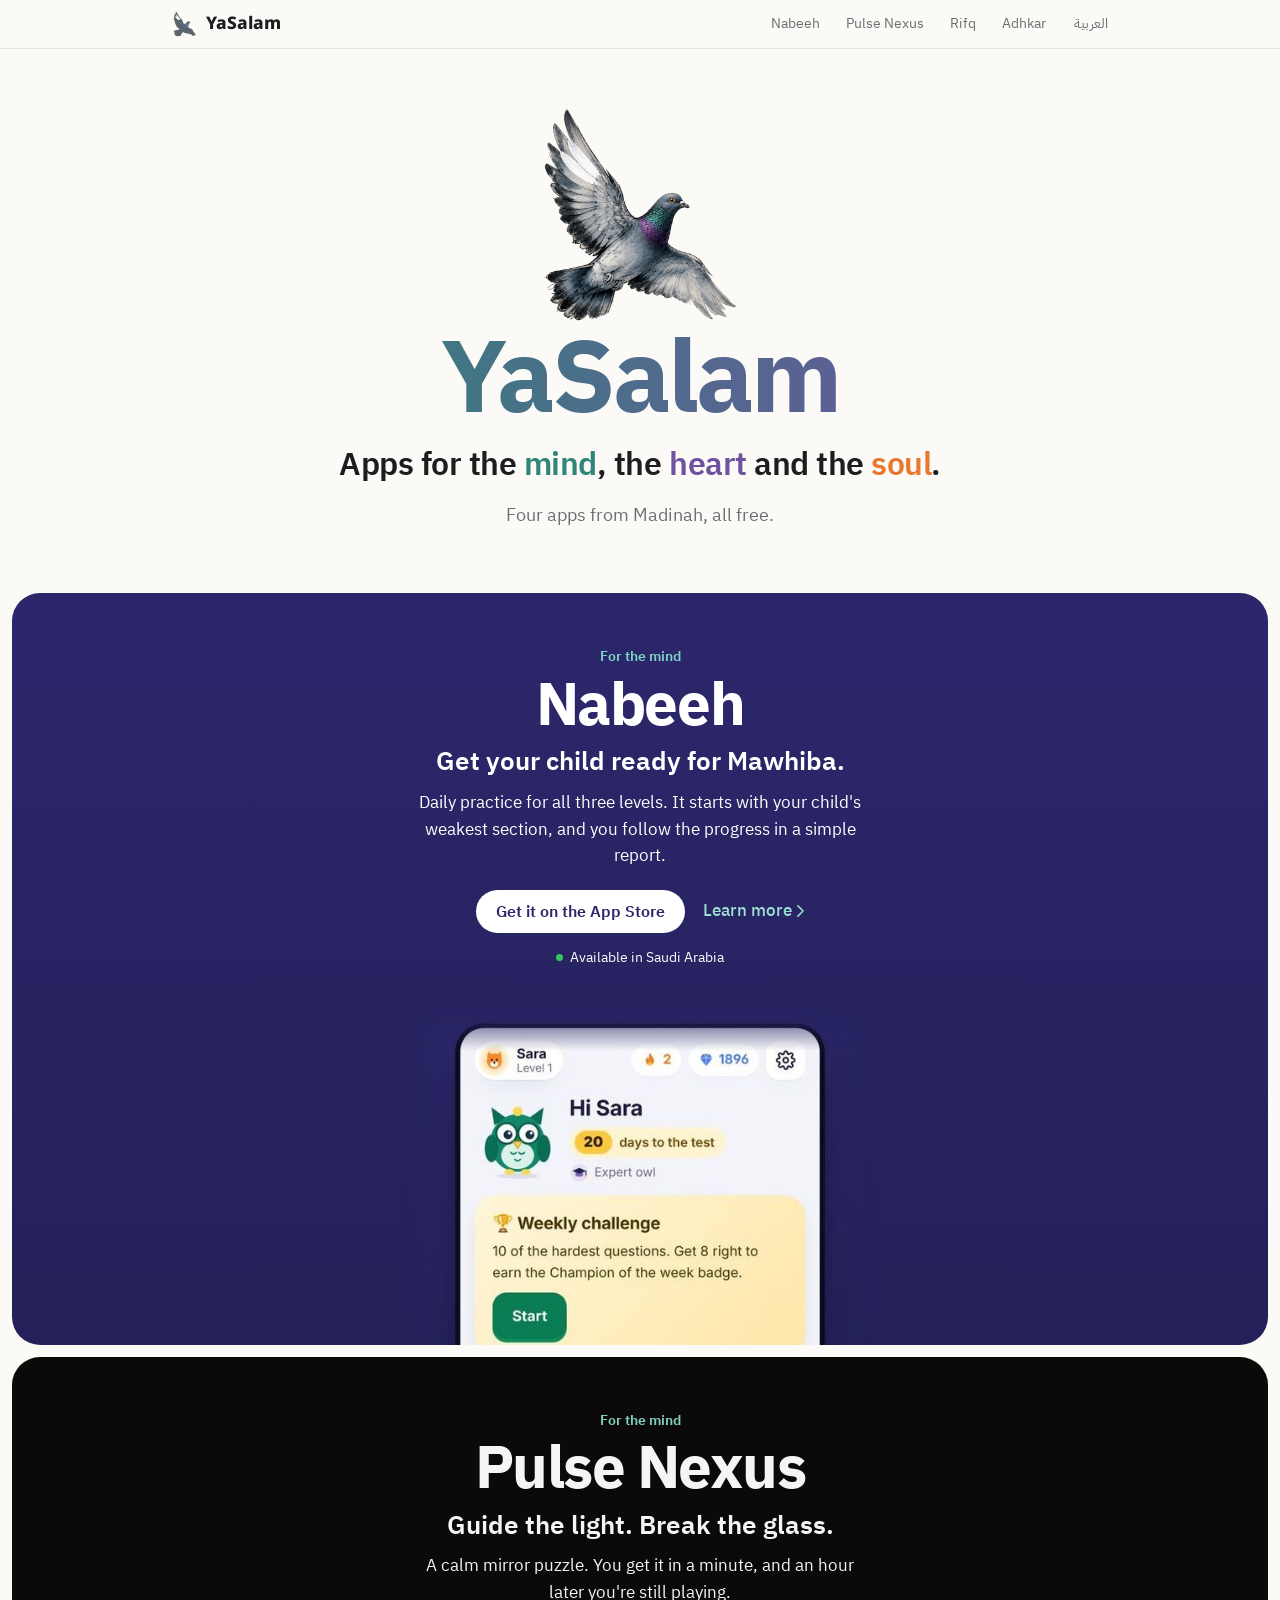
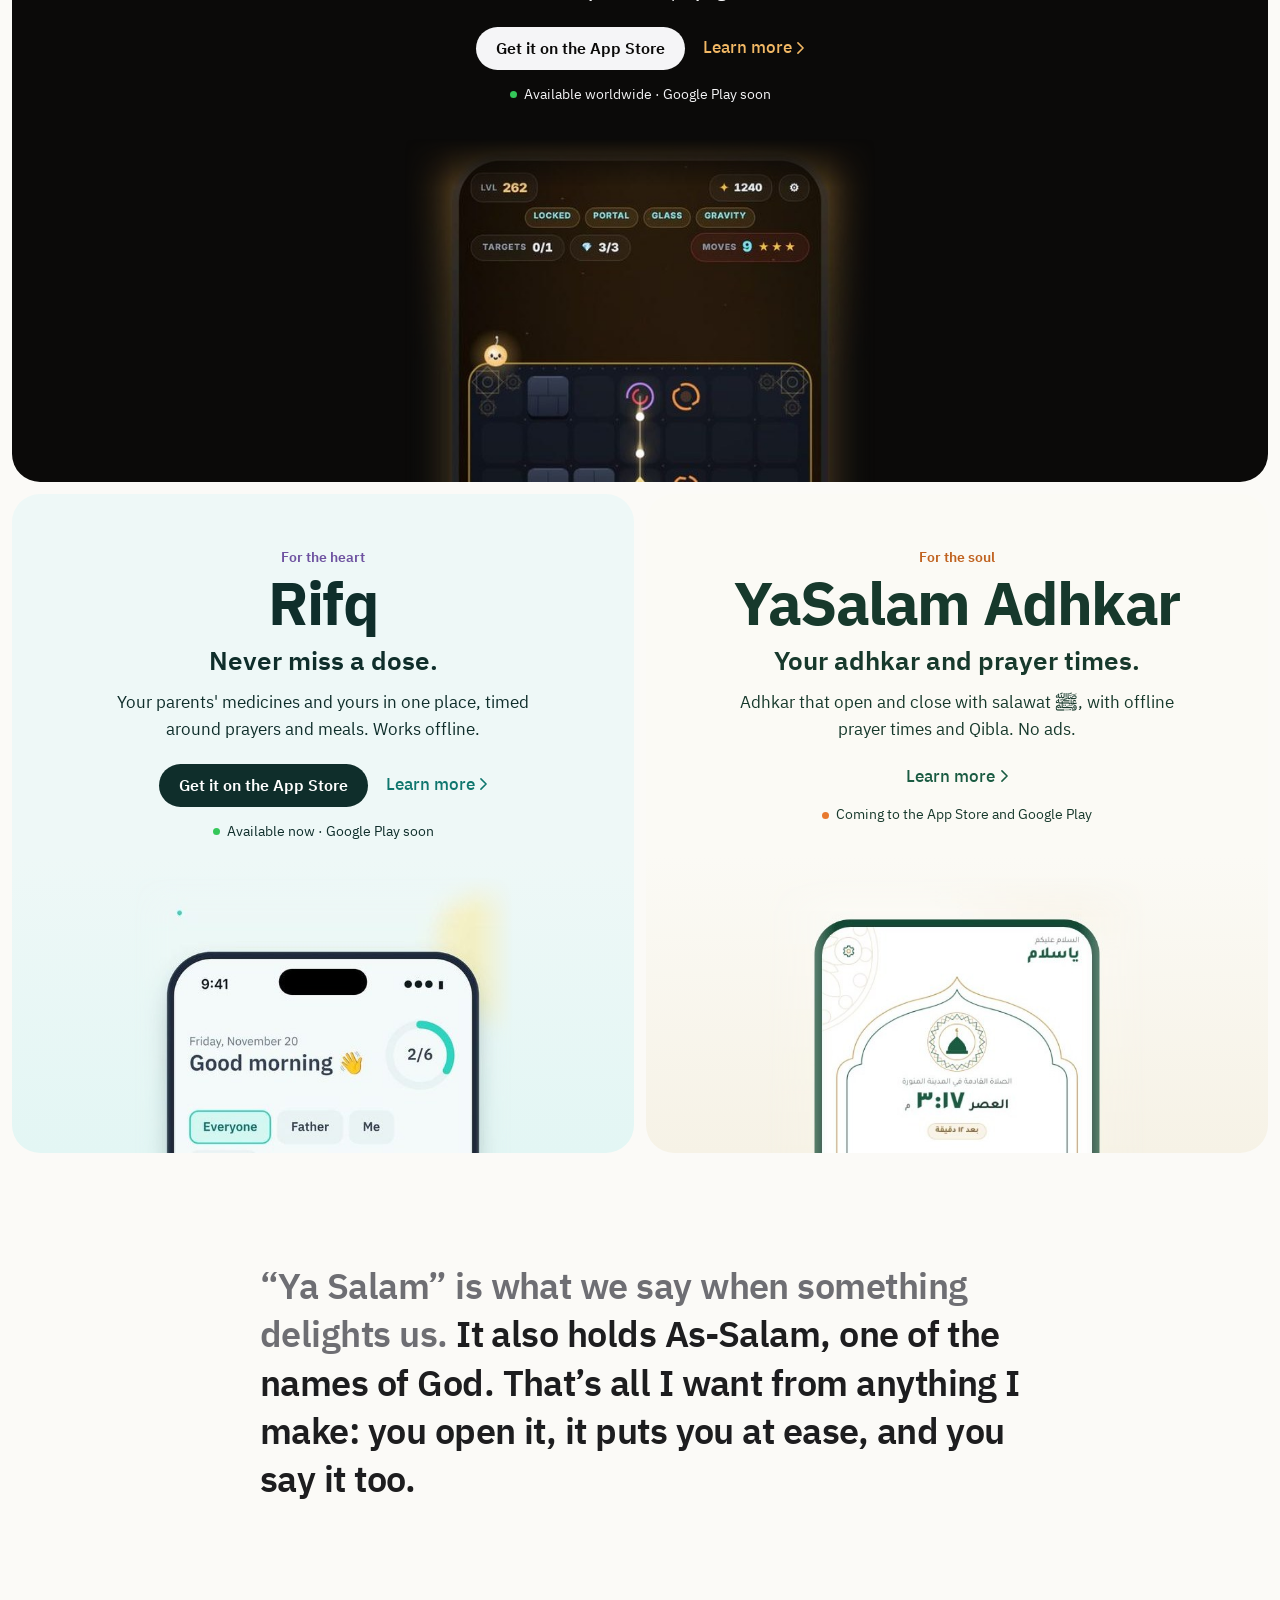
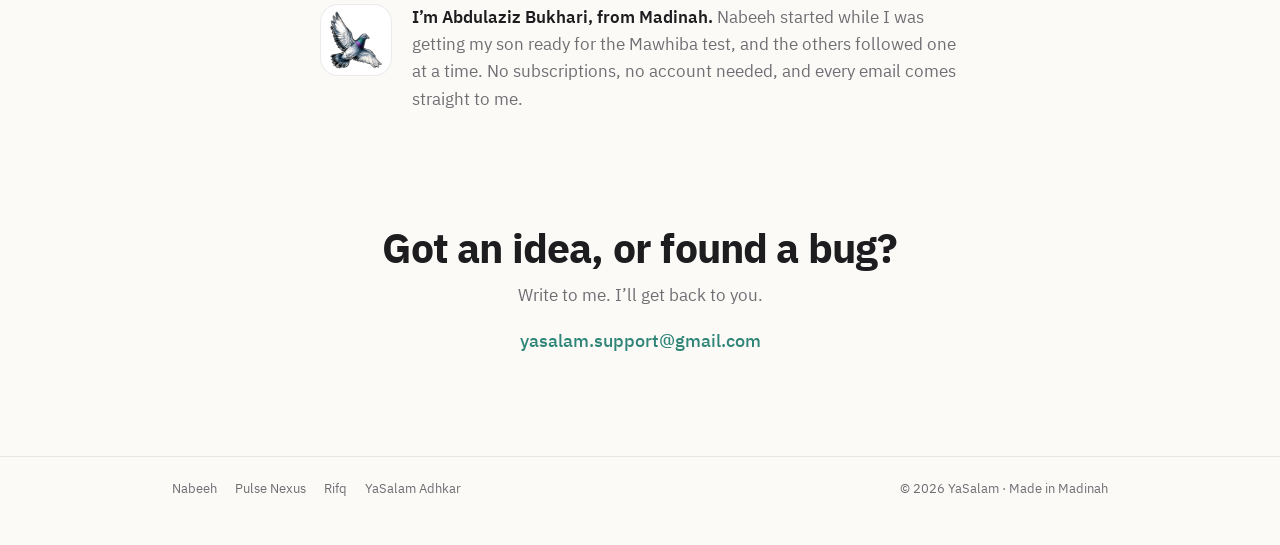
==== commit fca320d7: "Clearer Nabeeh headline and hero line Co-Authored-By: Claude Opus 5.5 <noreply@anthropic.com> Claude" ====
--- a/index.html
+++ b/index.html
@@ -166,7 +166,7 @@
   <img class="bird rv" src="img/pigeon.png?v=3" alt="حمامة من حمام الحرم · A Haram pigeon" width="220" height="220">
   <h1 class="word kufi rv"><span class="ar">ياسلام</span><span class="en">YaSalam</span></h1>
   <p class="tag rv"><span class="ar">تطبيقات <span class="m">للعقل</span>، و<span class="h">القلب</span>، و<span class="s">الروح</span>.</span><span class="en">Apps for the <span class="m">mind</span>, the <span class="h">heart</span> and the <span class="s">soul</span>.</span></p>
-  <p class="lede rv"><span class="ar">أربعة تطبيقات صغيرة من المدينة المنورة. كلها مجانية، وبالعربي أولاً.</span><span class="en">Four small apps, made in Madinah. All free, Arabic first.</span></p>
+  <p class="lede rv"><span class="ar">أربعة تطبيقات من المدينة المنورة، وكلها مجانية.</span><span class="en">Four apps from Madinah, all free.</span></p>
 </div></section>
 
 <div class="tiles">
@@ -174,8 +174,8 @@
   <article class="tile t-nabeeh" id="nabeeh">
     <p class="eyebrow rv"><span class="ar">للعقل</span><span class="en">For the mind</span></p>
     <h2 class="rv"><span class="ar">نبيه</span><span class="en">Nabeeh</span></h2>
-    <p class="say rv"><span class="ar">قليل كل يوم، حتى يوم الاختبار.</span><span class="en">A little every day, right up to test day.</span></p>
-    <p class="more rv"><span class="ar">تمرين يومي لاختبار موهبة بمستوياته الثلاثة. يبدأ من أضعف قسم عند طفلك، وتتابع تقدّمه في تقرير بسيط.</span><span class="en">Daily practice for the Mawhiba test, all three levels. It starts with your child's weakest section, and you follow the progress in a simple report.</span></p>
+    <p class="say rv"><span class="ar">جهّز طفلك لاختبار موهبة.</span><span class="en">Get your child ready for Mawhiba.</span></p>
+    <p class="more rv"><span class="ar">تمرين يومي للمستويات الثلاثة، يبدأ من أضعف قسم عند طفلك، وتتابع تقدّمه في تقرير بسيط.</span><span class="en">Daily practice for all three levels. It starts with your child's weakest section, and you follow the progress in a simple report.</span></p>
     <div class="cta rv">
       <a class="pill" href="https://apps.apple.com/sa/app/id6826632743" rel="noopener"><span class="ar">حمّله من App Store</span><span class="en">Get it on the App Store</span></a>
       <a class="go" href="/nabeeh/"><span class="ar">اعرف أكثر</span><span class="en">Learn more</span></a>
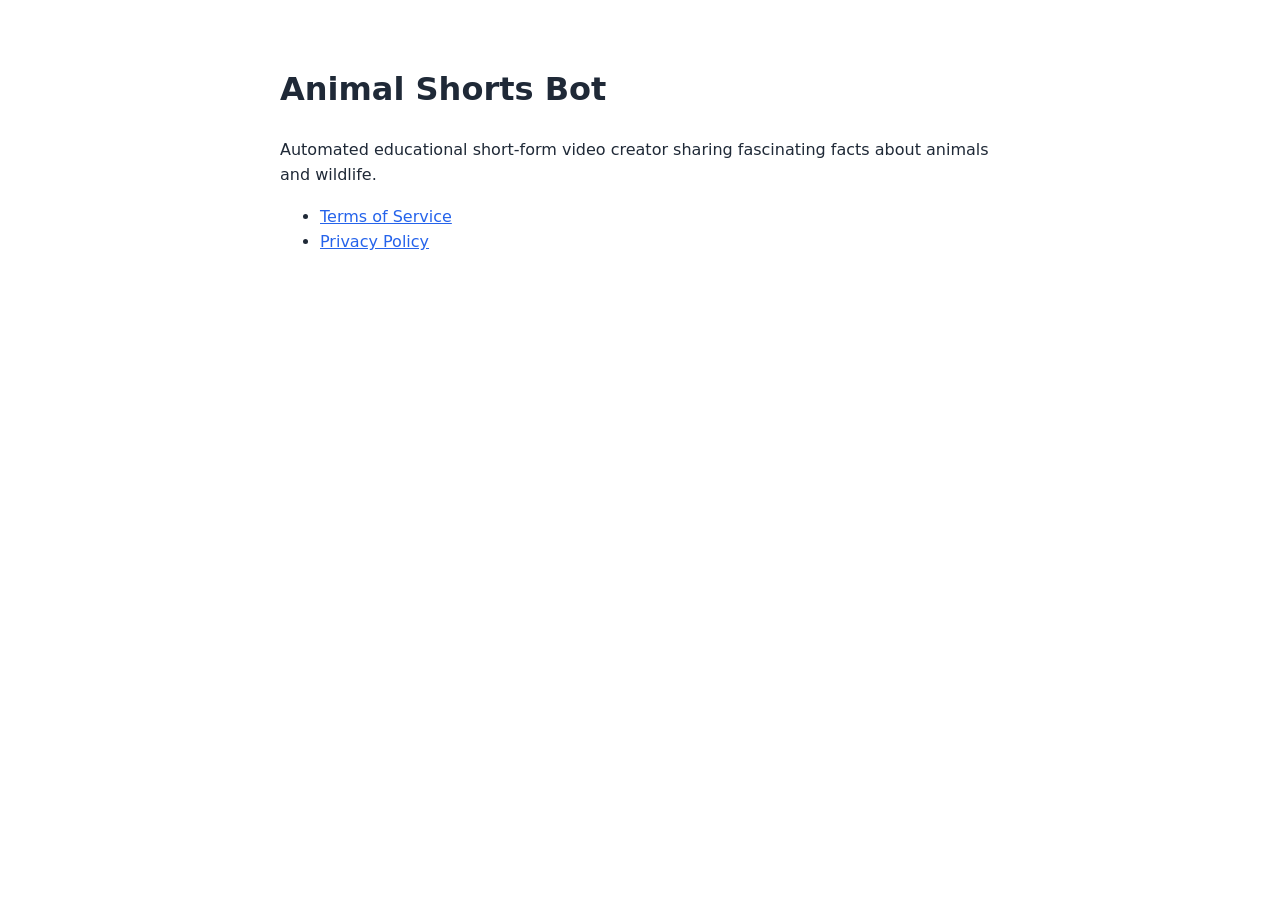
==== commit 3e0c3fe0: "Initial site with TikTok verification" ====
--- a/index.html
+++ b/index.html
@@ -1,267 +1,19 @@
-<!doctype html>
-<html lang="ar" dir="rtl" data-l="ar">
+<!DOCTYPE html>
+<html lang="en">
 <head>
-<meta name="google-site-verification" content="wIbMjIijzJPXRSBT2TxEtTGvj2EUv-Tj34yz_brSvT0" />
-<meta charset="utf-8">
-<meta name="viewport" content="width=device-width, initial-scale=1, viewport-fit=cover">
-<title>ياسلام · YaSalam — تطبيقات للعقل والقلب والروح</title>
-<meta name="description" content="ياسلام: أربعة تطبيقات صغيرة من المدينة المنورة — نبيه، Pulse Nexus، رفق، وأذكار ياسلام. YaSalam: small apps for the mind, heart and soul, made in Madinah.">
-<meta name="theme-color" content="#FBFAF7" media="(prefers-color-scheme: light)">
-<meta name="theme-color" content="#000000" media="(prefers-color-scheme: dark)">
-<meta property="og:title" content="ياسلام · YaSalam — تطبيقات للعقل والقلب والروح">
-<meta property="og:description" content="نبيه · Pulse Nexus · رفق · أذكار ياسلام — For the mind, heart and soul">
-<meta property="og:image" content="https://bukhaa0s-cyber.github.io/img/yasalam-512.png">
-<meta property="og:type" content="website">
-<link rel="icon" href="img/favicon.png?v=4">
-<link rel="apple-touch-icon" href="img/apple-touch-icon.png?v=4">
-<link rel="preconnect" href="https://fonts.googleapis.com">
-<link rel="preconnect" href="https://fonts.gstatic.com" crossorigin>
-<link href="https://fonts.googleapis.com/css2?family=IBM+Plex+Sans+Arabic:wght@400;500;600;700&family=Noto+Kufi+Arabic:wght@700;800&display=swap" rel="stylesheet">
-<script>document.documentElement.classList.add('js')</script>
-<script src="lang.js"></script>
-<style>
-/* One idea per screen. The apps carry the colour; the page stays quiet.
-   Pigeon colours (teal neck, purple neck, orange eye) are used as accents only. */
-:root{
-  --page:#FBFAF7; --paper:#FFFFFF; --ink:#1D1D1F; --muted:#6E6E73; --hair:rgba(0,0,0,.08);
-  --teal:#2F8577; --purple:#6E52A0; --eye:#E8792E; --link:#2F8577;
-  --nav:rgba(251,250,247,.72);
-}
-@media (prefers-color-scheme:dark){
-  :root{--page:#000; --paper:#111113; --ink:#F5F5F7; --muted:#A1A1A6; --hair:rgba(255,255,255,.12);
-    --teal:#6CC3B5; --purple:#B29BDD; --eye:#F59A52; --link:#6CC3B5; --nav:rgba(0,0,0,.72)}
-}
-*{box-sizing:border-box}
-html{-webkit-text-size-adjust:100%;scroll-behavior:smooth}
-body{margin:0;background:var(--page);color:var(--ink);
-  font:17px/1.6 -apple-system,BlinkMacSystemFont,'SF Pro Text','SF Arabic','IBM Plex Sans Arabic','Segoe UI',Roboto,sans-serif;
-  -webkit-font-smoothing:antialiased}
-html[data-l='ar'] body{line-height:1.75}
-a{color:inherit;text-decoration:none}
-img{display:block;max-width:100%}
-html[data-l='ar'] .en,html[data-l='en'] .ar{display:none!important}
-.kufi{font-family:'Noto Kufi Arabic','IBM Plex Sans Arabic',sans-serif}
-.wrap{max-width:980px;margin:0 auto;padding:0 22px}
-
-/* nav — thin, translucent, out of the way */
-.nav{position:sticky;top:0;z-index:20;background:var(--nav);backdrop-filter:saturate(180%) blur(20px);-webkit-backdrop-filter:saturate(180%) blur(20px);border-bottom:1px solid var(--hair)}
-.nav .wrap{height:48px;display:flex;align-items:center;gap:28px}
-.brand{display:flex;align-items:center;gap:8px;font-weight:800;font-size:1.02em}
-.brand img{width:26px;height:26px}
-.links{display:flex;gap:26px;margin-inline-start:auto;font-size:.82em;color:var(--muted)}
-.links a:hover{color:var(--ink)}
-.lang{margin-inline-start:auto;background:none;border:0;padding:6px 0;font:inherit;font-size:.82em;color:var(--muted);cursor:pointer}
-.lang:hover{color:var(--ink)}
-.links+.lang{margin-inline-start:0}
-@media (max-width:720px){.links{display:none}}
-
-/* hero */
-.hero{text-align:center;padding:56px 0 64px}
-.hero .bird{width:min(220px,56vw);height:auto;margin:0 auto -6px}
-.word{margin:0;font-size:clamp(3.6em,12vw,6em);line-height:1.15;font-weight:800;
-  background:linear-gradient(90deg,var(--teal),var(--purple));-webkit-background-clip:text;background-clip:text;color:transparent}
-.word .en{font-family:-apple-system,BlinkMacSystemFont,'SF Pro Display','IBM Plex Sans Arabic',sans-serif;letter-spacing:-.03em}
-.tag{margin:6px 0 0;font-size:clamp(1.35em,3.6vw,1.9em);font-weight:600;line-height:1.35}
-html[data-l='en'] .tag{letter-spacing:-.015em}
-.tag .m{color:var(--teal)}.tag .h{color:var(--purple)}.tag .s{color:var(--eye)}
-.lede{margin:14px auto 0;max-width:440px;color:var(--muted);font-size:1.05em}
-
-/* product tiles — each app in its own colour world, phone rising from the bottom edge */
-.tiles{display:grid;grid-template-columns:1fr 1fr;gap:12px;padding:0 12px}
-.tile{grid-column:span 2;position:relative;overflow:hidden;border-radius:28px;text-align:center;
-  padding:52px 24px 0;min-height:640px;display:flex;flex-direction:column;align-items:center;background:var(--bg);color:var(--fg)}
-.tile.half{grid-column:span 1}
-.eyebrow{font-size:.85em;font-weight:600;color:var(--eb);margin:0}
-.tile h2{margin:2px 0 0;font-size:clamp(2.4em,6vw,3.5em);line-height:1.15;font-weight:700}
-html[data-l='en'] .tile h2{letter-spacing:-.025em}
-.tile .say{margin:4px 0 0;font-size:clamp(1.2em,2.6vw,1.55em);font-weight:600;line-height:1.4}
-.tile .more{margin:10px auto 0;max-width:460px;font-size:.98em;opacity:.78}
-.cta{display:flex;gap:18px;align-items:center;justify-content:center;flex-wrap:wrap;margin-top:20px}
-.pill{display:inline-flex;align-items:center;padding:9px 20px;border-radius:999px;font-size:.92em;font-weight:600;background:var(--fg);color:var(--pt);transition:opacity .2s}
-.pill:hover{opacity:.85}
-.go{font-size:.98em;font-weight:500;color:var(--lk)}
-.go:hover{text-decoration:underline}
-.go::after{content:'';display:inline-block;width:.42em;height:.72em;margin-inline-start:.35em;background:currentColor;vertical-align:-.04em;
-  -webkit-mask:url("data:image/svg+xml,%3Csvg xmlns='http://www.w3.org/2000/svg' viewBox='0 0 8 14'%3E%3Cpath d='M1 1l6 6-6 6' fill='none' stroke='%23000' stroke-width='1.8' stroke-linecap='round' stroke-linejoin='round'/%3E%3C/svg%3E") center/contain no-repeat;
-          mask:url("data:image/svg+xml,%3Csvg xmlns='http://www.w3.org/2000/svg' viewBox='0 0 8 14'%3E%3Cpath d='M1 1l6 6-6 6' fill='none' stroke='%23000' stroke-width='1.8' stroke-linecap='round' stroke-linejoin='round'/%3E%3C/svg%3E") center/contain no-repeat}
-html[dir=rtl] .go::after{transform:scaleX(-1)}
-.go.mail::after{content:none}
-.status{margin:14px 0 0;font-size:.8em;opacity:.65;display:flex;align-items:center;gap:7px}
-.status i{width:7px;height:7px;border-radius:50%;background:#34C759}
-.status.soon i{background:var(--eye)}
-.phone{margin-top:auto;padding-top:34px;width:min(470px,94%)}
-.phone img{width:100%;height:auto;
-  -webkit-mask-image:linear-gradient(to right,transparent,#000 10%,#000 90%,transparent),linear-gradient(to bottom,transparent,#000 14%);
-  -webkit-mask-composite:source-in;
-          mask-image:linear-gradient(to right,transparent,#000 10%,#000 90%,transparent),linear-gradient(to bottom,transparent,#000 14%);
-          mask-composite:intersect}
-.half .phone{width:min(380px,94%)}
-.t-dhikr .phone img{-webkit-mask-image:linear-gradient(to right,transparent,#000 18%,#000 82%,transparent),linear-gradient(to bottom,transparent,#000 14%);mask-image:linear-gradient(to right,transparent,#000 18%,#000 82%,transparent),linear-gradient(to bottom,transparent,#000 14%)}
-
-.t-nabeeh{--bg:linear-gradient(180deg,#2C276B,#24215A);--fg:#fff;--pt:#2C276B;--eb:#7FD1C3;--lk:#9FE0D4}
-.t-pulse{--bg:#0B0A09;--fg:#F5F5F7;--pt:#0B0A09;--eb:#7FD1C3;--lk:#F2B865}
-.t-rifq{--bg:linear-gradient(180deg,#EEF8F7 55%,#E3F6F4);--fg:#0F2E2B;--pt:#fff;--eb:#6E52A0;--lk:#0F766E}
-.t-dhikr{--bg:linear-gradient(180deg,#FBFAF5 55%,#F6F2E6);--fg:#17392C;--pt:#fff;--eb:#C0621F;--lk:#1A5B42}
-
-@media (min-width:1100px){.tiles{max-width:1500px;margin:0 auto}}
-@media (max-width:820px){
-  .tile.half{grid-column:span 2}
-  .tile{min-height:0;padding-top:44px;border-radius:22px}
-  .tiles{padding:0 8px;gap:8px}
-}
-
-/* statement */
-.statement{padding:110px 0 30px}
-.statement p{margin:0 auto;max-width:760px;font-size:clamp(1.45em,3.4vw,2.1em);font-weight:600;line-height:1.5}
-html[data-l='en'] .statement p{letter-spacing:-.015em;line-height:1.35}
-.statement .dim{color:var(--muted)}
-
-/* maker */
-.maker{padding:70px 0 40px}
-.maker .card{max-width:640px;margin:0 auto;display:grid;grid-template-columns:72px 1fr;gap:20px;align-items:start}
-.maker img{width:72px;height:72px;border-radius:18px;background:var(--paper);border:1px solid var(--hair);padding:6px}
-.maker p{margin:0;color:var(--muted)}
-.maker p b{color:var(--ink);font-weight:600}
-.maker .sig{margin-top:10px;color:var(--ink);font-weight:600}
-
-/* contact */
-.contact{text-align:center;padding:70px 0 100px}
-.contact h2{margin:0;font-size:clamp(1.7em,4vw,2.4em);font-weight:700;line-height:1.3}
-html[data-l='en'] .contact h2{letter-spacing:-.02em}
-.contact p{margin:6px 0 18px;color:var(--muted)}
-.contact .go{color:var(--link);font-size:1.08em}
-
-footer{border-top:1px solid var(--hair);padding:22px 0 44px;font-size:.78em;color:var(--muted)}
-footer .row{display:flex;flex-wrap:wrap;gap:8px 22px;justify-content:space-between}
-footer nav{display:flex;flex-wrap:wrap;gap:6px 18px}
-footer a:hover{color:var(--ink)}
-
-/* quiet entrance */
-.js .rv{opacity:0;transform:translateY(28px);transition:opacity .9s ease,transform .9s cubic-bezier(.2,.7,.2,1)}
-.js .rv.in{opacity:1;transform:none}
-@media (prefers-reduced-motion:reduce){*{transition:none!important;scroll-behavior:auto!important}.js .rv{opacity:1;transform:none}}
-::selection{background:var(--eye);color:#fff}
-:focus-visible{outline:2px solid var(--eye);outline-offset:3px;border-radius:6px}
-</style>
+  <meta charset="UTF-8">
+  <title>Animal Shorts Bot</title>
+  <style>
+    body { font-family: system-ui, sans-serif; max-width: 720px; margin: 4rem auto; padding: 0 1rem; line-height: 1.6; color: #1f2937; }
+    a { color: #2563eb; }
+  </style>
 </head>
 <body>
-
-<header class="nav"><div class="wrap">
-  <a class="brand kufi" href="./">
-    <picture><source srcset="img/yasalam-mark-dark.svg?v=4" media="(prefers-color-scheme: dark)"><img src="img/yasalam-mark.svg?v=4" alt="" width="26" height="26"></picture>
-    <span class="ar">ياسلام</span><span class="en">YaSalam</span>
-  </a>
-  <nav class="links">
-    <a href="#nabeeh"><span class="ar">نبيه</span><span class="en">Nabeeh</span></a>
-    <a href="#pulse">Pulse Nexus</a>
-    <a href="#rifq"><span class="ar">رفق</span><span class="en">Rifq</span></a>
-    <a href="#adhkar"><span class="ar">الأذكار</span><span class="en">Adhkar</span></a>
-  </nav>
-  <button class="lang" onclick="toggleLang()"><span class="ar">English</span><span class="en">العربية</span></button>
-</div></header>
-
-<main>
-
-<section class="hero"><div class="wrap">
-  <img class="bird rv" src="img/pigeon.png?v=3" alt="حمامة من حمام الحرم · A Haram pigeon" width="220" height="220">
-  <h1 class="word kufi rv"><span class="ar">ياسلام</span><span class="en">YaSalam</span></h1>
-  <p class="tag rv"><span class="ar">تطبيقات <span class="m">للعقل</span>، و<span class="h">القلب</span>، و<span class="s">الروح</span>.</span><span class="en">Apps for the <span class="m">mind</span>, the <span class="h">heart</span> and the <span class="s">soul</span>.</span></p>
-  <p class="lede rv"><span class="ar">أربعة تطبيقات من المدينة المنورة، وكلها مجانية.</span><span class="en">Four apps from Madinah, all free.</span></p>
-</div></section>
-
-<div class="tiles">
-
-  <article class="tile t-nabeeh" id="nabeeh">
-    <p class="eyebrow rv"><span class="ar">للعقل</span><span class="en">For the mind</span></p>
-    <h2 class="rv"><span class="ar">نبيه</span><span class="en">Nabeeh</span></h2>
-    <p class="say rv"><span class="ar">جهّز طفلك لاختبار موهبة.</span><span class="en">Get your child ready for Mawhiba.</span></p>
-    <p class="more rv"><span class="ar">تمرين يومي للمستويات الثلاثة، يبدأ من أضعف قسم عند طفلك، وتتابع تقدّمه في تقرير بسيط.</span><span class="en">Daily practice for all three levels. It starts with your child's weakest section, and you follow the progress in a simple report.</span></p>
-    <div class="cta rv">
-      <a class="pill" href="https://apps.apple.com/sa/app/id6826632743" rel="noopener"><span class="ar">حمّله من App Store</span><span class="en">Get it on the App Store</span></a>
-      <a class="go" href="/nabeeh/"><span class="ar">اعرف أكثر</span><span class="en">Learn more</span></a>
-    </div>
-    <p class="status rv"><i></i><span class="ar">متاح في السعودية</span><span class="en">Available in Saudi Arabia</span></p>
-    <div class="phone rv"><img class="ar" src="img/phone-nabeeh-ar.jpg" alt="شاشة نبيه الرئيسية" width="560" height="408" loading="lazy"><img class="en" src="img/phone-nabeeh-en.jpg" alt="Nabeeh home screen" width="560" height="408" loading="lazy"></div>
-  </article>
-
-  <article class="tile t-pulse" id="pulse">
-    <p class="eyebrow rv"><span class="ar">للعقل</span><span class="en">For the mind</span></p>
-    <h2 class="rv">Pulse Nexus</h2>
-    <p class="say rv"><span class="ar">وجّه الضوء. حطّم الزجاج.</span><span class="en">Guide the light. Break the glass.</span></p>
-    <p class="more rv"><span class="ar">لغز مرايا هادئ. تفهمه في دقيقة، وبعد ساعة تنتبه أنك ما زلت تلعب.</span><span class="en">A calm mirror puzzle. You get it in a minute, and an hour later you're still playing.</span></p>
-    <div class="cta rv">
-      <a class="pill" href="https://apps.apple.com/app/id6828459834" rel="noopener"><span class="ar">حمّلها من App Store</span><span class="en">Get it on the App Store</span></a>
-      <a class="go" href="/pulse-nexus-site/"><span class="ar">اعرف أكثر</span><span class="en">Learn more</span></a>
-    </div>
-    <p class="status rv"><i></i><span class="ar">متاحة حول العالم · قريباً على Google Play</span><span class="en">Available worldwide · Google Play soon</span></p>
-    <div class="phone rv"><img class="ar" src="img/phone-pulse-nexus-ar.jpg" alt="مرحلة من Pulse Nexus" width="560" height="408" loading="lazy"><img class="en" src="img/phone-pulse-nexus-en.jpg" alt="A Pulse Nexus level" width="560" height="408" loading="lazy"></div>
-  </article>
-
-  <article class="tile half t-rifq" id="rifq">
-    <p class="eyebrow rv"><span class="ar">للقلب</span><span class="en">For the heart</span></p>
-    <h2 class="rv"><span class="ar">رفق</span><span class="en">Rifq</span></h2>
-    <p class="say rv"><span class="ar">لا تفوّت جرعة.</span><span class="en">Never miss a dose.</span></p>
-    <p class="more rv"><span class="ar">أدويتك وأدوية والديك في مكان واحد، بمواعيد على الصلاة والوجبات. ويعمل بدون إنترنت.</span><span class="en">Your parents' medicines and yours in one place, timed around prayers and meals. Works offline.</span></p>
-    <div class="cta rv">
-      <a class="pill" href="https://apps.apple.com/app/id6829280280" rel="noopener"><span class="ar">حمّله من App Store</span><span class="en">Get it on the App Store</span></a>
-      <a class="go" href="/rifq-app/"><span class="ar">اعرف أكثر</span><span class="en">Learn more</span></a>
-    </div>
-    <p class="status rv"><i></i><span class="ar">متاح الآن · قريباً على Google Play</span><span class="en">Available now · Google Play soon</span></p>
-    <div class="phone rv"><img class="ar" src="img/phone-rifq-ar.jpg" alt="شاشة رفق" width="560" height="408" loading="lazy"><img class="en" src="img/phone-rifq-en.jpg" alt="Rifq screen" width="560" height="408" loading="lazy"></div>
-  </article>
-
-  <article class="tile half t-dhikr" id="adhkar">
-    <p class="eyebrow rv"><span class="ar">للروح</span><span class="en">For the soul</span></p>
-    <h2 class="rv"><span class="ar">أذكار ياسلام</span><span class="en">YaSalam Adhkar</span></h2>
-    <p class="say rv"><span class="ar">أذكارك ومواقيت صلاتك.</span><span class="en">Your adhkar and prayer times.</span></p>
-    <p class="more rv"><span class="ar">أذكار تبدأ وتُختم بالصلاة على النبي ﷺ، ومواقيت وقبلة بدون إنترنت. وبلا إعلانات.</span><span class="en">Adhkar that open and close with salawat ﷺ, with offline prayer times and Qibla. No ads.</span></p>
-    <div class="cta rv">
-      <a class="go" href="/yasalam-app/"><span class="ar">اعرف أكثر</span><span class="en">Learn more</span></a>
-    </div>
-    <p class="status soon rv"><i></i><span class="ar">قريباً على App Store وGoogle Play</span><span class="en">Coming to the App Store and Google Play</span></p>
-    <div class="phone rv"><img src="img/phone-yasalam-app-ar.jpg" alt="شاشة أذكار ياسلام · YaSalam Adhkar screen" width="560" height="408" loading="lazy"></div>
-  </article>
-
-</div>
-
-<section class="statement"><div class="wrap">
-  <p class="rv"><span class="ar"><span class="dim">«ياسلام» نقولها حين يعجبنا شيء.</span> وفيها «السلام»، اسم من أسماء الله الحسنى. وهذا كل ما أريده من أي تطبيق أصنعه: تفتحه، فيريحك، فتقولها.</span><span class="en"><span class="dim">“Ya Salam” is what we say when something delights us.</span> It also holds As-Salam, one of the names of God. That’s all I want from anything I make: you open it, it puts you at ease, and you say it too.</span></p>
-</div></section>
-
-<section class="maker"><div class="wrap">
-  <div class="card rv">
-    <img src="img/pigeon-160.png" alt="" width="72" height="72">
-    <div>
-      <p><span class="ar"><b>أنا عبدالعزيز بخاري، من المدينة المنورة.</b> بدأت بنبيه وأنا أجهّز ولدي لاختبار موهبة، ثم جاءت البقية واحداً بعد الآخر. لا اشتراكات، ولا حساب مطلوب، وكل رسالة على البريد تصلني أنا.</span><span class="en"><b>I’m Abdulaziz Bukhari, from Madinah.</b> Nabeeh started while I was getting my son ready for the Mawhiba test, and the others followed one at a time. No subscriptions, no account needed, and every email comes straight to me.</span></p>
-    </div>
-  </div>
-</div></section>
-
-<section class="contact" id="contact"><div class="wrap rv">
-  <h2><span class="ar">عندك فكرة، أو وجدت مشكلة؟</span><span class="en">Got an idea, or found a bug?</span></h2>
-  <p><span class="ar">اكتب لي، وأرد عليك.</span><span class="en">Write to me. I’ll get back to you.</span></p>
-  <a class="go mail" href="mailto:yasalam.support@gmail.com?subject=YaSalam"><span dir="ltr">yasalam.support@gmail.com</span></a>
-</div></section>
-
-</main>
-
-<footer><div class="wrap row">
-  <nav>
-    <a href="/nabeeh/"><span class="ar">نبيه</span><span class="en">Nabeeh</span></a>
-    <a href="/pulse-nexus-site/">Pulse Nexus</a>
-    <a href="/rifq-app/"><span class="ar">رفق</span><span class="en">Rifq</span></a>
-    <a href="/yasalam-app/"><span class="ar">أذكار ياسلام</span><span class="en">YaSalam Adhkar</span></a>
-  </nav>
-  <span>© 2026 <span class="ar">ياسلام · صُنع في المدينة المنورة</span><span class="en">YaSalam · Made in Madinah</span></span>
-</div></footer>
-
-<script>
-(function(){
-  var els=document.querySelectorAll('.rv');
-  if(!('IntersectionObserver' in window)){els.forEach(function(e){e.classList.add('in')});return}
-  var io=new IntersectionObserver(function(es){es.forEach(function(e){if(e.isIntersecting){e.target.classList.add('in');io.unobserve(e.target)}})},{rootMargin:'0px 0px -8% 0px'});
-  els.forEach(function(e){io.observe(e)});
-})();
-</script>
+  <h1>Animal Shorts Bot</h1>
+  <p>Automated educational short-form video creator sharing fascinating facts about animals and wildlife.</p>
+  <ul>
+    <li><a href="terms.html">Terms of Service</a></li>
+    <li><a href="privacy.html">Privacy Policy</a></li>
+  </ul>
 </body>
 </html>
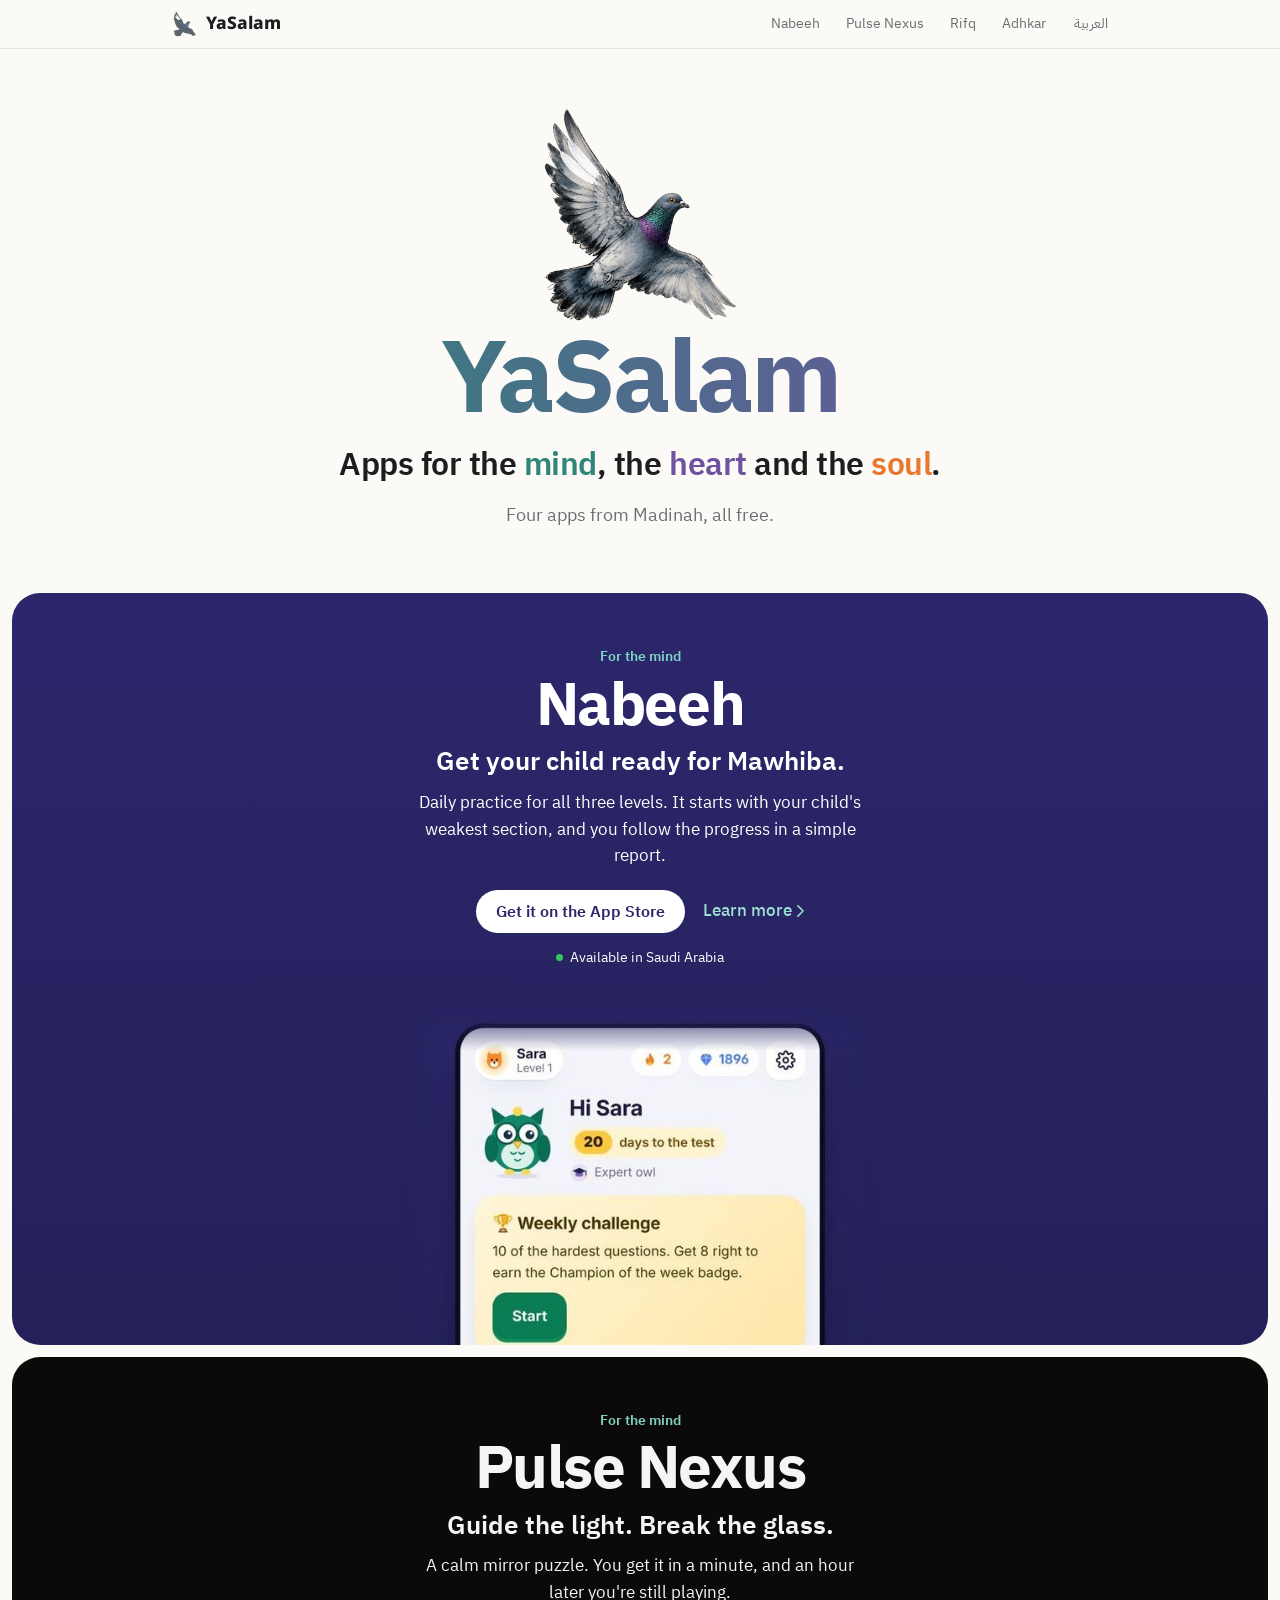
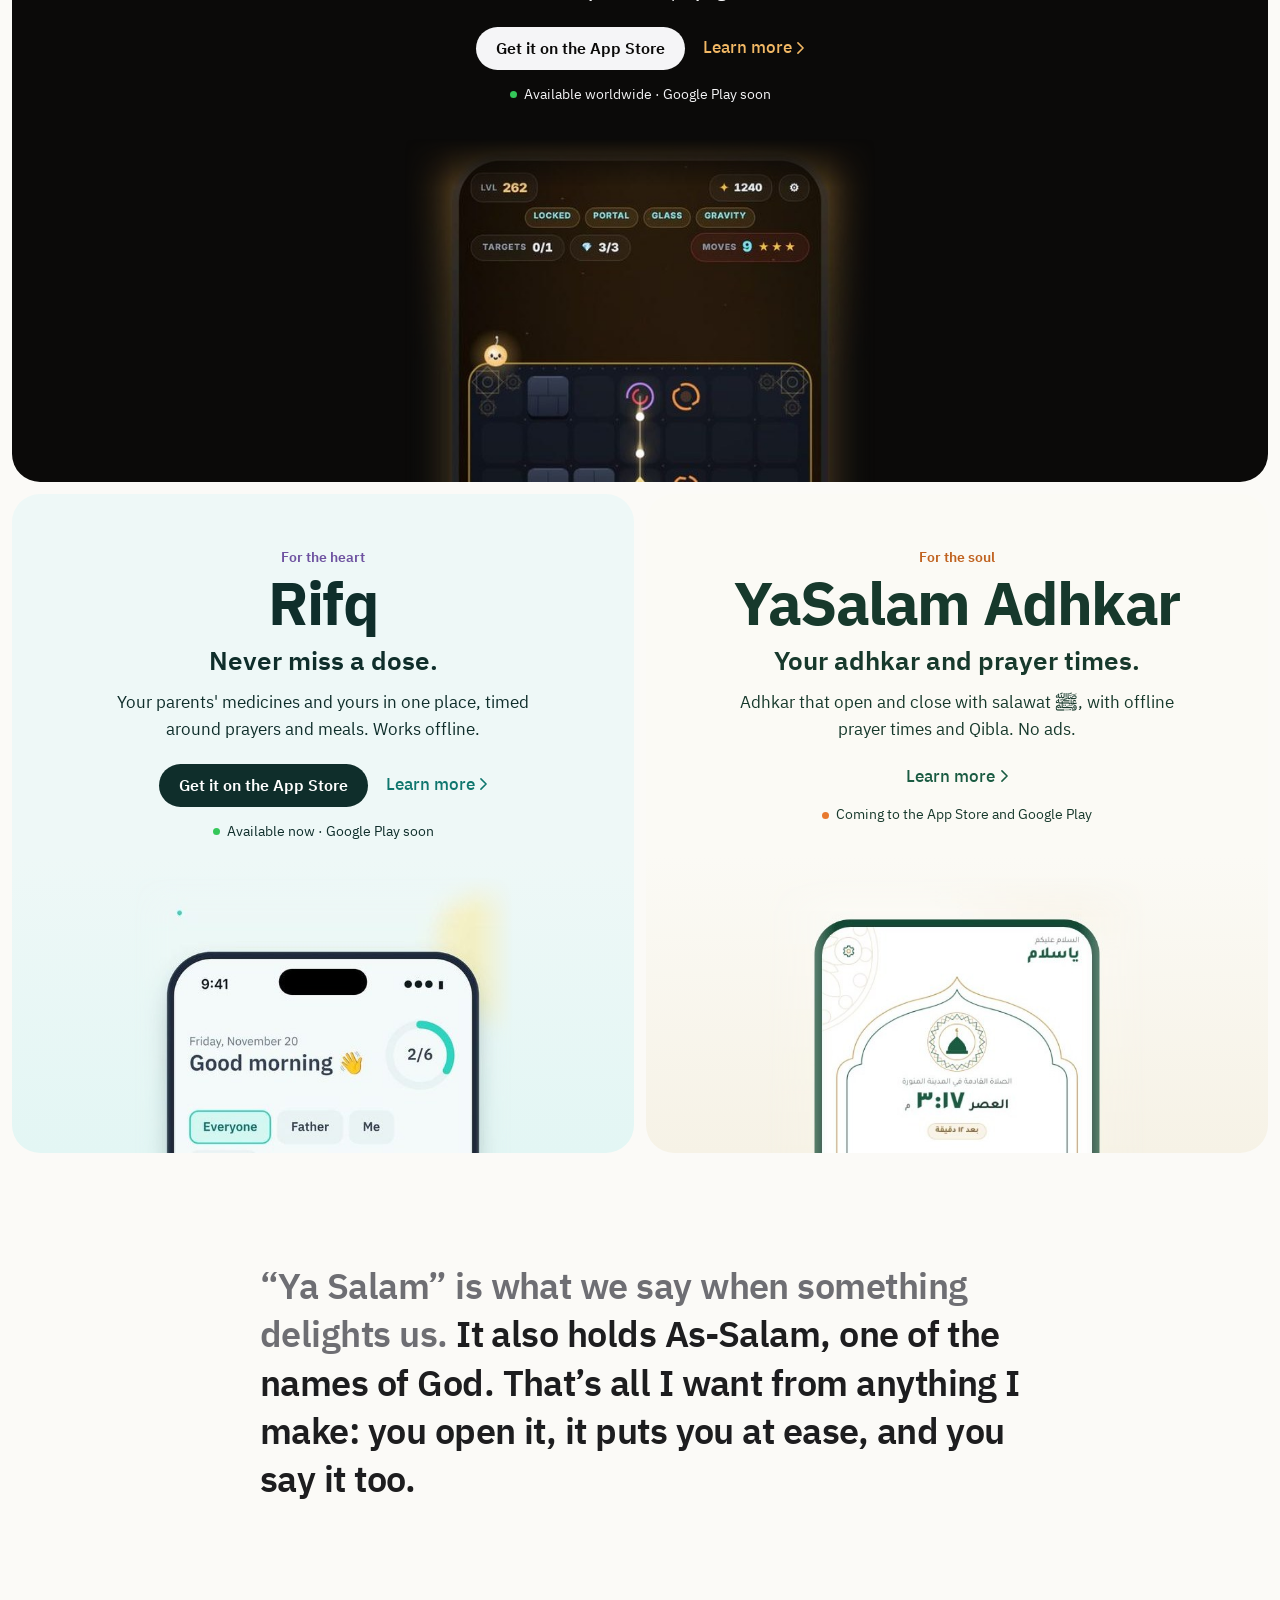
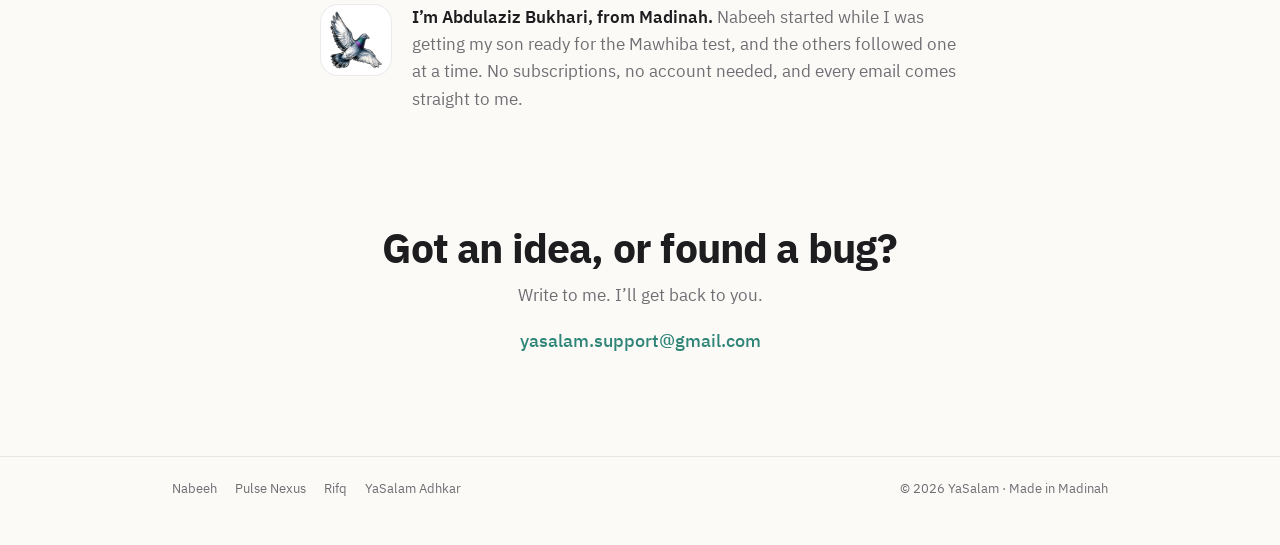
==== commit 662ce9fa: "Restore original index.html while keeping TikTok verification and Animal Shorts legal pages" ====
--- a/index.html
+++ b/index.html
@@ -1,19 +1,267 @@
-<!DOCTYPE html>
-<html lang="en">
+<!doctype html>
+<html lang="ar" dir="rtl" data-l="ar">
 <head>
-  <meta charset="UTF-8">
-  <title>Animal Shorts Bot</title>
-  <style>
-    body { font-family: system-ui, sans-serif; max-width: 720px; margin: 4rem auto; padding: 0 1rem; line-height: 1.6; color: #1f2937; }
-    a { color: #2563eb; }
-  </style>
+<meta name="google-site-verification" content="wIbMjIijzJPXRSBT2TxEtTGvj2EUv-Tj34yz_brSvT0" />
+<meta charset="utf-8">
+<meta name="viewport" content="width=device-width, initial-scale=1, viewport-fit=cover">
+<title>ياسلام · YaSalam — تطبيقات للعقل والقلب والروح</title>
+<meta name="description" content="ياسلام: أربعة تطبيقات صغيرة من المدينة المنورة — نبيه، Pulse Nexus، رفق، وأذكار ياسلام. YaSalam: small apps for the mind, heart and soul, made in Madinah.">
+<meta name="theme-color" content="#FBFAF7" media="(prefers-color-scheme: light)">
+<meta name="theme-color" content="#000000" media="(prefers-color-scheme: dark)">
+<meta property="og:title" content="ياسلام · YaSalam — تطبيقات للعقل والقلب والروح">
+<meta property="og:description" content="نبيه · Pulse Nexus · رفق · أذكار ياسلام — For the mind, heart and soul">
+<meta property="og:image" content="https://bukhaa0s-cyber.github.io/img/yasalam-512.png">
+<meta property="og:type" content="website">
+<link rel="icon" href="img/favicon.png?v=4">
+<link rel="apple-touch-icon" href="img/apple-touch-icon.png?v=4">
+<link rel="preconnect" href="https://fonts.googleapis.com">
+<link rel="preconnect" href="https://fonts.gstatic.com" crossorigin>
+<link href="https://fonts.googleapis.com/css2?family=IBM+Plex+Sans+Arabic:wght@400;500;600;700&family=Noto+Kufi+Arabic:wght@700;800&display=swap" rel="stylesheet">
+<script>document.documentElement.classList.add('js')</script>
+<script src="lang.js"></script>
+<style>
+/* One idea per screen. The apps carry the colour; the page stays quiet.
+   Pigeon colours (teal neck, purple neck, orange eye) are used as accents only. */
+:root{
+  --page:#FBFAF7; --paper:#FFFFFF; --ink:#1D1D1F; --muted:#6E6E73; --hair:rgba(0,0,0,.08);
+  --teal:#2F8577; --purple:#6E52A0; --eye:#E8792E; --link:#2F8577;
+  --nav:rgba(251,250,247,.72);
+}
+@media (prefers-color-scheme:dark){
+  :root{--page:#000; --paper:#111113; --ink:#F5F5F7; --muted:#A1A1A6; --hair:rgba(255,255,255,.12);
+    --teal:#6CC3B5; --purple:#B29BDD; --eye:#F59A52; --link:#6CC3B5; --nav:rgba(0,0,0,.72)}
+}
+*{box-sizing:border-box}
+html{-webkit-text-size-adjust:100%;scroll-behavior:smooth}
+body{margin:0;background:var(--page);color:var(--ink);
+  font:17px/1.6 -apple-system,BlinkMacSystemFont,'SF Pro Text','SF Arabic','IBM Plex Sans Arabic','Segoe UI',Roboto,sans-serif;
+  -webkit-font-smoothing:antialiased}
+html[data-l='ar'] body{line-height:1.75}
+a{color:inherit;text-decoration:none}
+img{display:block;max-width:100%}
+html[data-l='ar'] .en,html[data-l='en'] .ar{display:none!important}
+.kufi{font-family:'Noto Kufi Arabic','IBM Plex Sans Arabic',sans-serif}
+.wrap{max-width:980px;margin:0 auto;padding:0 22px}
+
+/* nav — thin, translucent, out of the way */
+.nav{position:sticky;top:0;z-index:20;background:var(--nav);backdrop-filter:saturate(180%) blur(20px);-webkit-backdrop-filter:saturate(180%) blur(20px);border-bottom:1px solid var(--hair)}
+.nav .wrap{height:48px;display:flex;align-items:center;gap:28px}
+.brand{display:flex;align-items:center;gap:8px;font-weight:800;font-size:1.02em}
+.brand img{width:26px;height:26px}
+.links{display:flex;gap:26px;margin-inline-start:auto;font-size:.82em;color:var(--muted)}
+.links a:hover{color:var(--ink)}
+.lang{margin-inline-start:auto;background:none;border:0;padding:6px 0;font:inherit;font-size:.82em;color:var(--muted);cursor:pointer}
+.lang:hover{color:var(--ink)}
+.links+.lang{margin-inline-start:0}
+@media (max-width:720px){.links{display:none}}
+
+/* hero */
+.hero{text-align:center;padding:56px 0 64px}
+.hero .bird{width:min(220px,56vw);height:auto;margin:0 auto -6px}
+.word{margin:0;font-size:clamp(3.6em,12vw,6em);line-height:1.15;font-weight:800;
+  background:linear-gradient(90deg,var(--teal),var(--purple));-webkit-background-clip:text;background-clip:text;color:transparent}
+.word .en{font-family:-apple-system,BlinkMacSystemFont,'SF Pro Display','IBM Plex Sans Arabic',sans-serif;letter-spacing:-.03em}
+.tag{margin:6px 0 0;font-size:clamp(1.35em,3.6vw,1.9em);font-weight:600;line-height:1.35}
+html[data-l='en'] .tag{letter-spacing:-.015em}
+.tag .m{color:var(--teal)}.tag .h{color:var(--purple)}.tag .s{color:var(--eye)}
+.lede{margin:14px auto 0;max-width:440px;color:var(--muted);font-size:1.05em}
+
+/* product tiles — each app in its own colour world, phone rising from the bottom edge */
+.tiles{display:grid;grid-template-columns:1fr 1fr;gap:12px;padding:0 12px}
+.tile{grid-column:span 2;position:relative;overflow:hidden;border-radius:28px;text-align:center;
+  padding:52px 24px 0;min-height:640px;display:flex;flex-direction:column;align-items:center;background:var(--bg);color:var(--fg)}
+.tile.half{grid-column:span 1}
+.eyebrow{font-size:.85em;font-weight:600;color:var(--eb);margin:0}
+.tile h2{margin:2px 0 0;font-size:clamp(2.4em,6vw,3.5em);line-height:1.15;font-weight:700}
+html[data-l='en'] .tile h2{letter-spacing:-.025em}
+.tile .say{margin:4px 0 0;font-size:clamp(1.2em,2.6vw,1.55em);font-weight:600;line-height:1.4}
+.tile .more{margin:10px auto 0;max-width:460px;font-size:.98em;opacity:.78}
+.cta{display:flex;gap:18px;align-items:center;justify-content:center;flex-wrap:wrap;margin-top:20px}
+.pill{display:inline-flex;align-items:center;padding:9px 20px;border-radius:999px;font-size:.92em;font-weight:600;background:var(--fg);color:var(--pt);transition:opacity .2s}
+.pill:hover{opacity:.85}
+.go{font-size:.98em;font-weight:500;color:var(--lk)}
+.go:hover{text-decoration:underline}
+.go::after{content:'';display:inline-block;width:.42em;height:.72em;margin-inline-start:.35em;background:currentColor;vertical-align:-.04em;
+  -webkit-mask:url("data:image/svg+xml,%3Csvg xmlns='http://www.w3.org/2000/svg' viewBox='0 0 8 14'%3E%3Cpath d='M1 1l6 6-6 6' fill='none' stroke='%23000' stroke-width='1.8' stroke-linecap='round' stroke-linejoin='round'/%3E%3C/svg%3E") center/contain no-repeat;
+          mask:url("data:image/svg+xml,%3Csvg xmlns='http://www.w3.org/2000/svg' viewBox='0 0 8 14'%3E%3Cpath d='M1 1l6 6-6 6' fill='none' stroke='%23000' stroke-width='1.8' stroke-linecap='round' stroke-linejoin='round'/%3E%3C/svg%3E") center/contain no-repeat}
+html[dir=rtl] .go::after{transform:scaleX(-1)}
+.go.mail::after{content:none}
+.status{margin:14px 0 0;font-size:.8em;opacity:.65;display:flex;align-items:center;gap:7px}
+.status i{width:7px;height:7px;border-radius:50%;background:#34C759}
+.status.soon i{background:var(--eye)}
+.phone{margin-top:auto;padding-top:34px;width:min(470px,94%)}
+.phone img{width:100%;height:auto;
+  -webkit-mask-image:linear-gradient(to right,transparent,#000 10%,#000 90%,transparent),linear-gradient(to bottom,transparent,#000 14%);
+  -webkit-mask-composite:source-in;
+          mask-image:linear-gradient(to right,transparent,#000 10%,#000 90%,transparent),linear-gradient(to bottom,transparent,#000 14%);
+          mask-composite:intersect}
+.half .phone{width:min(380px,94%)}
+.t-dhikr .phone img{-webkit-mask-image:linear-gradient(to right,transparent,#000 18%,#000 82%,transparent),linear-gradient(to bottom,transparent,#000 14%);mask-image:linear-gradient(to right,transparent,#000 18%,#000 82%,transparent),linear-gradient(to bottom,transparent,#000 14%)}
+
+.t-nabeeh{--bg:linear-gradient(180deg,#2C276B,#24215A);--fg:#fff;--pt:#2C276B;--eb:#7FD1C3;--lk:#9FE0D4}
+.t-pulse{--bg:#0B0A09;--fg:#F5F5F7;--pt:#0B0A09;--eb:#7FD1C3;--lk:#F2B865}
+.t-rifq{--bg:linear-gradient(180deg,#EEF8F7 55%,#E3F6F4);--fg:#0F2E2B;--pt:#fff;--eb:#6E52A0;--lk:#0F766E}
+.t-dhikr{--bg:linear-gradient(180deg,#FBFAF5 55%,#F6F2E6);--fg:#17392C;--pt:#fff;--eb:#C0621F;--lk:#1A5B42}
+
+@media (min-width:1100px){.tiles{max-width:1500px;margin:0 auto}}
+@media (max-width:820px){
+  .tile.half{grid-column:span 2}
+  .tile{min-height:0;padding-top:44px;border-radius:22px}
+  .tiles{padding:0 8px;gap:8px}
+}
+
+/* statement */
+.statement{padding:110px 0 30px}
+.statement p{margin:0 auto;max-width:760px;font-size:clamp(1.45em,3.4vw,2.1em);font-weight:600;line-height:1.5}
+html[data-l='en'] .statement p{letter-spacing:-.015em;line-height:1.35}
+.statement .dim{color:var(--muted)}
+
+/* maker */
+.maker{padding:70px 0 40px}
+.maker .card{max-width:640px;margin:0 auto;display:grid;grid-template-columns:72px 1fr;gap:20px;align-items:start}
+.maker img{width:72px;height:72px;border-radius:18px;background:var(--paper);border:1px solid var(--hair);padding:6px}
+.maker p{margin:0;color:var(--muted)}
+.maker p b{color:var(--ink);font-weight:600}
+.maker .sig{margin-top:10px;color:var(--ink);font-weight:600}
+
+/* contact */
+.contact{text-align:center;padding:70px 0 100px}
+.contact h2{margin:0;font-size:clamp(1.7em,4vw,2.4em);font-weight:700;line-height:1.3}
+html[data-l='en'] .contact h2{letter-spacing:-.02em}
+.contact p{margin:6px 0 18px;color:var(--muted)}
+.contact .go{color:var(--link);font-size:1.08em}
+
+footer{border-top:1px solid var(--hair);padding:22px 0 44px;font-size:.78em;color:var(--muted)}
+footer .row{display:flex;flex-wrap:wrap;gap:8px 22px;justify-content:space-between}
+footer nav{display:flex;flex-wrap:wrap;gap:6px 18px}
+footer a:hover{color:var(--ink)}
+
+/* quiet entrance */
+.js .rv{opacity:0;transform:translateY(28px);transition:opacity .9s ease,transform .9s cubic-bezier(.2,.7,.2,1)}
+.js .rv.in{opacity:1;transform:none}
+@media (prefers-reduced-motion:reduce){*{transition:none!important;scroll-behavior:auto!important}.js .rv{opacity:1;transform:none}}
+::selection{background:var(--eye);color:#fff}
+:focus-visible{outline:2px solid var(--eye);outline-offset:3px;border-radius:6px}
+</style>
 </head>
 <body>
-  <h1>Animal Shorts Bot</h1>
-  <p>Automated educational short-form video creator sharing fascinating facts about animals and wildlife.</p>
-  <ul>
-    <li><a href="terms.html">Terms of Service</a></li>
-    <li><a href="privacy.html">Privacy Policy</a></li>
-  </ul>
+
+<header class="nav"><div class="wrap">
+  <a class="brand kufi" href="./">
+    <picture><source srcset="img/yasalam-mark-dark.svg?v=4" media="(prefers-color-scheme: dark)"><img src="img/yasalam-mark.svg?v=4" alt="" width="26" height="26"></picture>
+    <span class="ar">ياسلام</span><span class="en">YaSalam</span>
+  </a>
+  <nav class="links">
+    <a href="#nabeeh"><span class="ar">نبيه</span><span class="en">Nabeeh</span></a>
+    <a href="#pulse">Pulse Nexus</a>
+    <a href="#rifq"><span class="ar">رفق</span><span class="en">Rifq</span></a>
+    <a href="#adhkar"><span class="ar">الأذكار</span><span class="en">Adhkar</span></a>
+  </nav>
+  <button class="lang" onclick="toggleLang()"><span class="ar">English</span><span class="en">العربية</span></button>
+</div></header>
+
+<main>
+
+<section class="hero"><div class="wrap">
+  <img class="bird rv" src="img/pigeon.png?v=3" alt="حمامة من حمام الحرم · A Haram pigeon" width="220" height="220">
+  <h1 class="word kufi rv"><span class="ar">ياسلام</span><span class="en">YaSalam</span></h1>
+  <p class="tag rv"><span class="ar">تطبيقات <span class="m">للعقل</span>، و<span class="h">القلب</span>، و<span class="s">الروح</span>.</span><span class="en">Apps for the <span class="m">mind</span>, the <span class="h">heart</span> and the <span class="s">soul</span>.</span></p>
+  <p class="lede rv"><span class="ar">أربعة تطبيقات من المدينة المنورة، وكلها مجانية.</span><span class="en">Four apps from Madinah, all free.</span></p>
+</div></section>
+
+<div class="tiles">
+
+  <article class="tile t-nabeeh" id="nabeeh">
+    <p class="eyebrow rv"><span class="ar">للعقل</span><span class="en">For the mind</span></p>
+    <h2 class="rv"><span class="ar">نبيه</span><span class="en">Nabeeh</span></h2>
+    <p class="say rv"><span class="ar">جهّز طفلك لاختبار موهبة.</span><span class="en">Get your child ready for Mawhiba.</span></p>
+    <p class="more rv"><span class="ar">تمرين يومي للمستويات الثلاثة، يبدأ من أضعف قسم عند طفلك، وتتابع تقدّمه في تقرير بسيط.</span><span class="en">Daily practice for all three levels. It starts with your child's weakest section, and you follow the progress in a simple report.</span></p>
+    <div class="cta rv">
+      <a class="pill" href="https://apps.apple.com/sa/app/id6826632743" rel="noopener"><span class="ar">حمّله من App Store</span><span class="en">Get it on the App Store</span></a>
+      <a class="go" href="/nabeeh/"><span class="ar">اعرف أكثر</span><span class="en">Learn more</span></a>
+    </div>
+    <p class="status rv"><i></i><span class="ar">متاح في السعودية</span><span class="en">Available in Saudi Arabia</span></p>
+    <div class="phone rv"><img class="ar" src="img/phone-nabeeh-ar.jpg" alt="شاشة نبيه الرئيسية" width="560" height="408" loading="lazy"><img class="en" src="img/phone-nabeeh-en.jpg" alt="Nabeeh home screen" width="560" height="408" loading="lazy"></div>
+  </article>
+
+  <article class="tile t-pulse" id="pulse">
+    <p class="eyebrow rv"><span class="ar">للعقل</span><span class="en">For the mind</span></p>
+    <h2 class="rv">Pulse Nexus</h2>
+    <p class="say rv"><span class="ar">وجّه الضوء. حطّم الزجاج.</span><span class="en">Guide the light. Break the glass.</span></p>
+    <p class="more rv"><span class="ar">لغز مرايا هادئ. تفهمه في دقيقة، وبعد ساعة تنتبه أنك ما زلت تلعب.</span><span class="en">A calm mirror puzzle. You get it in a minute, and an hour later you're still playing.</span></p>
+    <div class="cta rv">
+      <a class="pill" href="https://apps.apple.com/app/id6828459834" rel="noopener"><span class="ar">حمّلها من App Store</span><span class="en">Get it on the App Store</span></a>
+      <a class="go" href="/pulse-nexus-site/"><span class="ar">اعرف أكثر</span><span class="en">Learn more</span></a>
+    </div>
+    <p class="status rv"><i></i><span class="ar">متاحة حول العالم · قريباً على Google Play</span><span class="en">Available worldwide · Google Play soon</span></p>
+    <div class="phone rv"><img class="ar" src="img/phone-pulse-nexus-ar.jpg" alt="مرحلة من Pulse Nexus" width="560" height="408" loading="lazy"><img class="en" src="img/phone-pulse-nexus-en.jpg" alt="A Pulse Nexus level" width="560" height="408" loading="lazy"></div>
+  </article>
+
+  <article class="tile half t-rifq" id="rifq">
+    <p class="eyebrow rv"><span class="ar">للقلب</span><span class="en">For the heart</span></p>
+    <h2 class="rv"><span class="ar">رفق</span><span class="en">Rifq</span></h2>
+    <p class="say rv"><span class="ar">لا تفوّت جرعة.</span><span class="en">Never miss a dose.</span></p>
+    <p class="more rv"><span class="ar">أدويتك وأدوية والديك في مكان واحد، بمواعيد على الصلاة والوجبات. ويعمل بدون إنترنت.</span><span class="en">Your parents' medicines and yours in one place, timed around prayers and meals. Works offline.</span></p>
+    <div class="cta rv">
+      <a class="pill" href="https://apps.apple.com/app/id6829280280" rel="noopener"><span class="ar">حمّله من App Store</span><span class="en">Get it on the App Store</span></a>
+      <a class="go" href="/rifq-app/"><span class="ar">اعرف أكثر</span><span class="en">Learn more</span></a>
+    </div>
+    <p class="status rv"><i></i><span class="ar">متاح الآن · قريباً على Google Play</span><span class="en">Available now · Google Play soon</span></p>
+    <div class="phone rv"><img class="ar" src="img/phone-rifq-ar.jpg" alt="شاشة رفق" width="560" height="408" loading="lazy"><img class="en" src="img/phone-rifq-en.jpg" alt="Rifq screen" width="560" height="408" loading="lazy"></div>
+  </article>
+
+  <article class="tile half t-dhikr" id="adhkar">
+    <p class="eyebrow rv"><span class="ar">للروح</span><span class="en">For the soul</span></p>
+    <h2 class="rv"><span class="ar">أذكار ياسلام</span><span class="en">YaSalam Adhkar</span></h2>
+    <p class="say rv"><span class="ar">أذكارك ومواقيت صلاتك.</span><span class="en">Your adhkar and prayer times.</span></p>
+    <p class="more rv"><span class="ar">أذكار تبدأ وتُختم بالصلاة على النبي ﷺ، ومواقيت وقبلة بدون إنترنت. وبلا إعلانات.</span><span class="en">Adhkar that open and close with salawat ﷺ, with offline prayer times and Qibla. No ads.</span></p>
+    <div class="cta rv">
+      <a class="go" href="/yasalam-app/"><span class="ar">اعرف أكثر</span><span class="en">Learn more</span></a>
+    </div>
+    <p class="status soon rv"><i></i><span class="ar">قريباً على App Store وGoogle Play</span><span class="en">Coming to the App Store and Google Play</span></p>
+    <div class="phone rv"><img src="img/phone-yasalam-app-ar.jpg" alt="شاشة أذكار ياسلام · YaSalam Adhkar screen" width="560" height="408" loading="lazy"></div>
+  </article>
+
+</div>
+
+<section class="statement"><div class="wrap">
+  <p class="rv"><span class="ar"><span class="dim">«ياسلام» نقولها حين يعجبنا شيء.</span> وفيها «السلام»، اسم من أسماء الله الحسنى. وهذا كل ما أريده من أي تطبيق أصنعه: تفتحه، فيريحك، فتقولها.</span><span class="en"><span class="dim">“Ya Salam” is what we say when something delights us.</span> It also holds As-Salam, one of the names of God. That’s all I want from anything I make: you open it, it puts you at ease, and you say it too.</span></p>
+</div></section>
+
+<section class="maker"><div class="wrap">
+  <div class="card rv">
+    <img src="img/pigeon-160.png" alt="" width="72" height="72">
+    <div>
+      <p><span class="ar"><b>أنا عبدالعزيز بخاري، من المدينة المنورة.</b> بدأت بنبيه وأنا أجهّز ولدي لاختبار موهبة، ثم جاءت البقية واحداً بعد الآخر. لا اشتراكات، ولا حساب مطلوب، وكل رسالة على البريد تصلني أنا.</span><span class="en"><b>I’m Abdulaziz Bukhari, from Madinah.</b> Nabeeh started while I was getting my son ready for the Mawhiba test, and the others followed one at a time. No subscriptions, no account needed, and every email comes straight to me.</span></p>
+    </div>
+  </div>
+</div></section>
+
+<section class="contact" id="contact"><div class="wrap rv">
+  <h2><span class="ar">عندك فكرة، أو وجدت مشكلة؟</span><span class="en">Got an idea, or found a bug?</span></h2>
+  <p><span class="ar">اكتب لي، وأرد عليك.</span><span class="en">Write to me. I’ll get back to you.</span></p>
+  <a class="go mail" href="mailto:yasalam.support@gmail.com?subject=YaSalam"><span dir="ltr">yasalam.support@gmail.com</span></a>
+</div></section>
+
+</main>
+
+<footer><div class="wrap row">
+  <nav>
+    <a href="/nabeeh/"><span class="ar">نبيه</span><span class="en">Nabeeh</span></a>
+    <a href="/pulse-nexus-site/">Pulse Nexus</a>
+    <a href="/rifq-app/"><span class="ar">رفق</span><span class="en">Rifq</span></a>
+    <a href="/yasalam-app/"><span class="ar">أذكار ياسلام</span><span class="en">YaSalam Adhkar</span></a>
+  </nav>
+  <span>© 2026 <span class="ar">ياسلام · صُنع في المدينة المنورة</span><span class="en">YaSalam · Made in Madinah</span></span>
+</div></footer>
+
+<script>
+(function(){
+  var els=document.querySelectorAll('.rv');
+  if(!('IntersectionObserver' in window)){els.forEach(function(e){e.classList.add('in')});return}
+  var io=new IntersectionObserver(function(es){es.forEach(function(e){if(e.isIntersecting){e.target.classList.add('in');io.unobserve(e.target)}})},{rootMargin:'0px 0px -8% 0px'});
+  els.forEach(function(e){io.observe(e)});
+})();
+</script>
 </body>
 </html>
